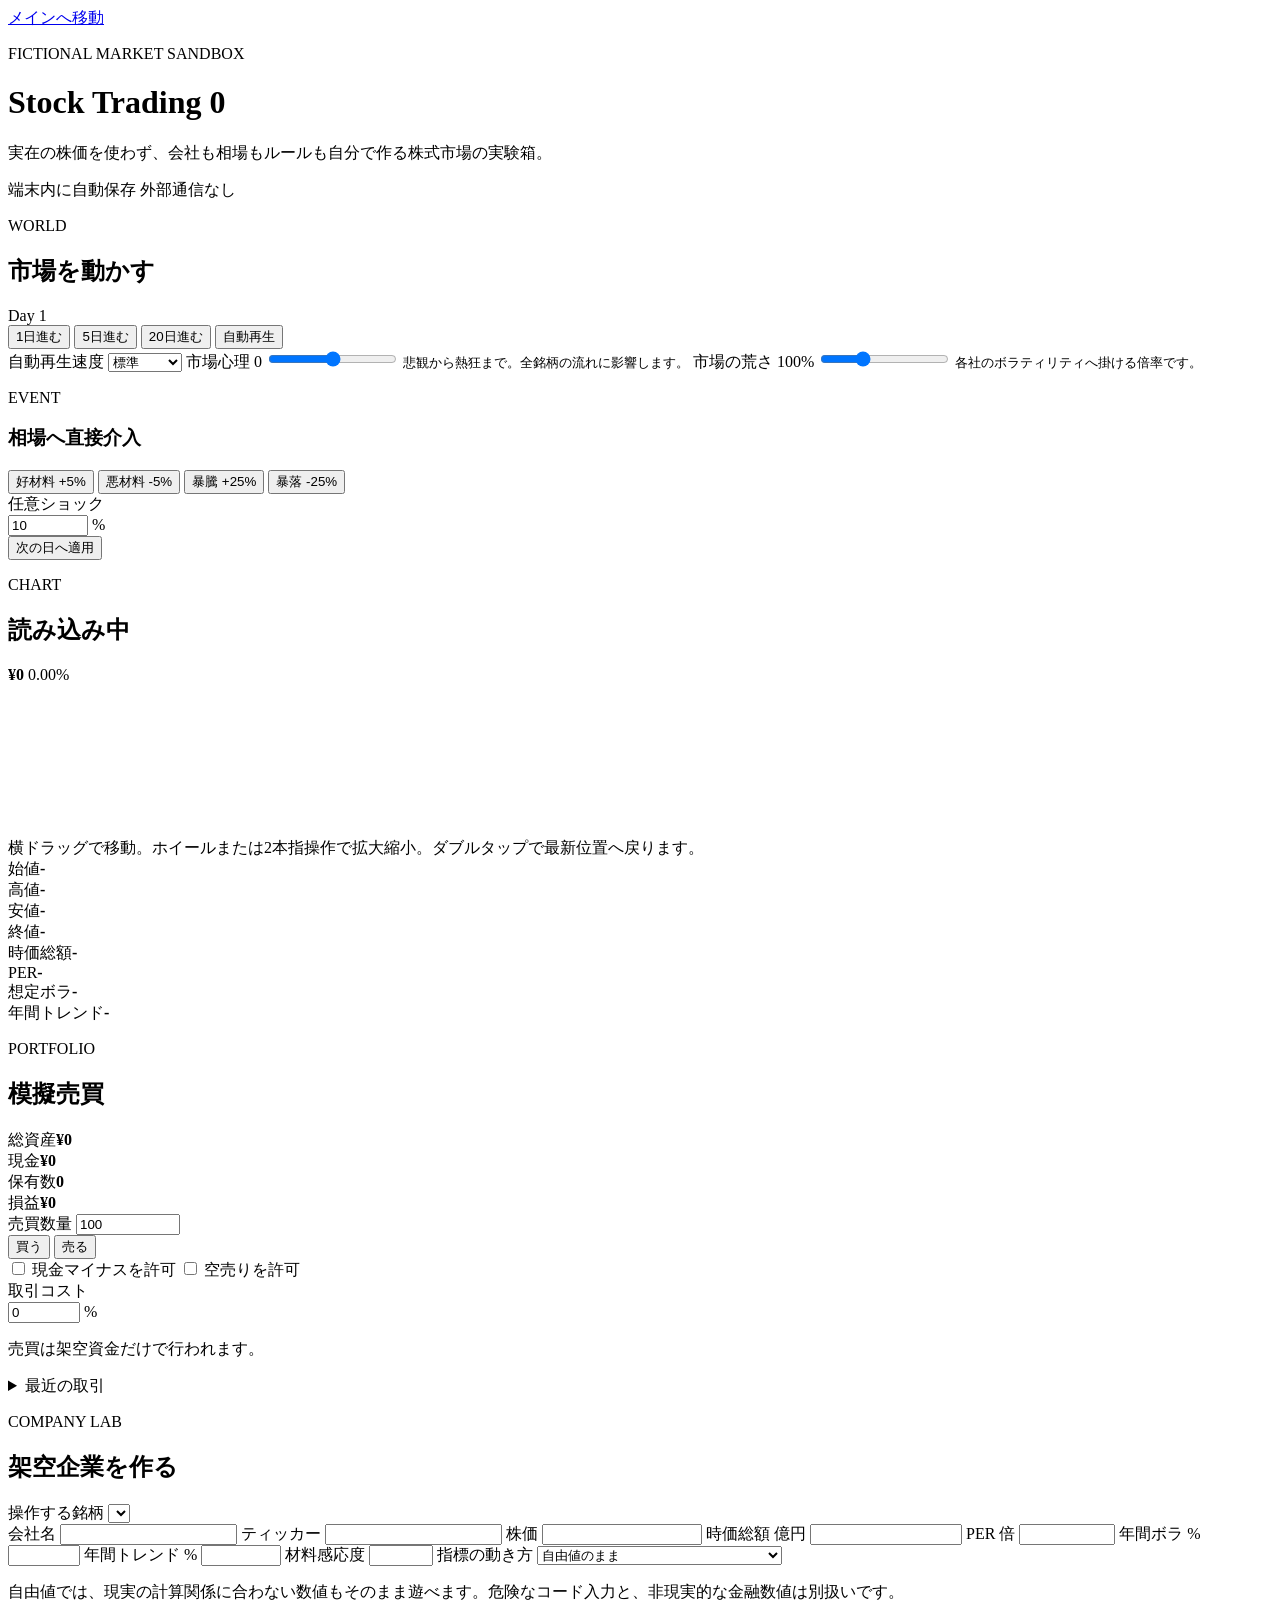
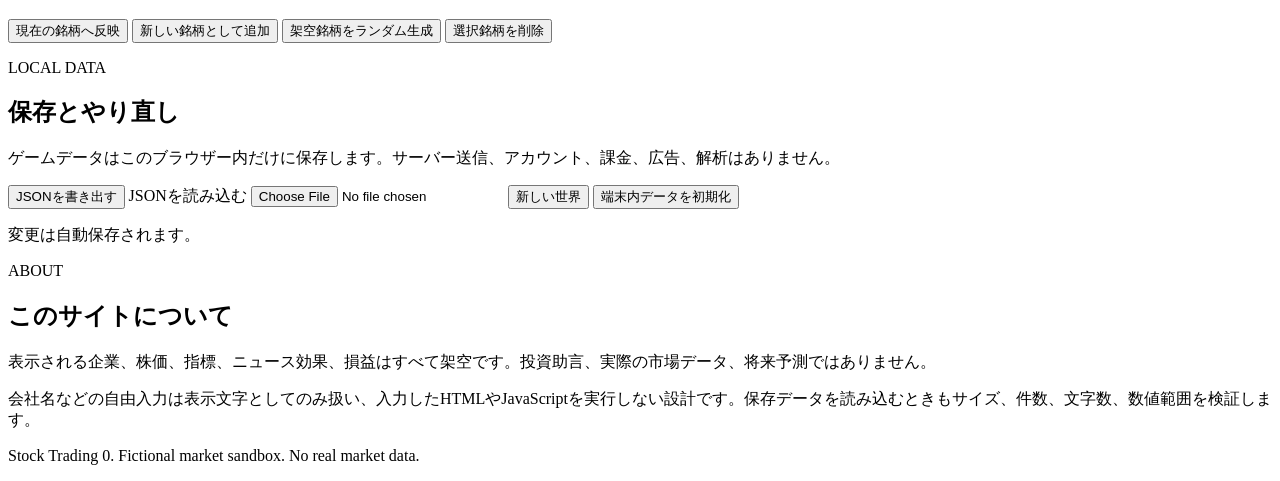
==== index.html @ 76031fbc "feat: add responsive sandbox interface" ====
<!doctype html>
<html lang="ja">
<head>
  <meta charset="utf-8">
  <meta name="viewport" content="width=device-width, initial-scale=1, viewport-fit=cover">
  <meta name="description" content="架空企業と架空相場を自由に作り、チャートと模擬売買で遊べるローカル完結型の株式市場サンドボックスです。">
  <meta name="referrer" content="no-referrer">
  <meta name="color-scheme" content="light dark">
  <meta name="theme-color" content="#111827">
  <meta http-equiv="Content-Security-Policy" content="default-src 'self'; script-src 'self'; style-src 'self'; img-src 'self' data:; connect-src 'none'; font-src 'self'; object-src 'none'; base-uri 'self'; form-action 'none'; frame-src 'none'; media-src 'none'; worker-src 'none'">
  <title>Stock Trading 0 | 架空株式市場サンドボックス</title>
  <link rel="stylesheet" href="assets/css/style.css">
  <script defer src="assets/js/market-engine.js"></script>
  <script defer src="assets/js/chart.js"></script>
  <script defer src="assets/js/storage.js"></script>
  <script defer src="assets/js/app.js"></script>
</head>
<body>
  <a class="skip-link" href="#main">メインへ移動</a>

  <header class="site-header">
    <div>
      <p class="eyebrow">FICTIONAL MARKET SANDBOX</p>
      <h1>Stock Trading 0</h1>
      <p class="lead">実在の株価を使わず、会社も相場もルールも自分で作る株式市場の実験箱。</p>
    </div>
    <div class="status-stack" aria-live="polite">
      <span id="save-status" class="status-pill">端末内に自動保存</span>
      <span class="status-pill">外部通信なし</span>
    </div>
  </header>

  <main id="main" class="app-shell">
    <section class="panel market-panel" aria-labelledby="market-title">
      <div class="section-heading">
        <div>
          <p class="kicker">WORLD</p>
          <h2 id="market-title">市場を動かす</h2>
        </div>
        <span id="day-label" class="big-number">Day 1</span>
      </div>

      <div class="button-grid compact-grid" aria-label="時間操作">
        <button id="step-1" type="button">1日進む</button>
        <button id="step-5" type="button">5日進む</button>
        <button id="step-20" type="button">20日進む</button>
        <button id="toggle-play" type="button" aria-pressed="false">自動再生</button>
      </div>

      <label class="field">
        <span>自動再生速度</span>
        <select id="play-speed">
          <option value="1200">ゆっくり</option>
          <option value="650" selected>標準</option>
          <option value="300">速い</option>
        </select>
      </label>

      <label class="field range-field">
        <span>市場心理 <output id="mood-value">0</output></span>
        <input id="market-mood" type="range" min="-100" max="100" step="1" value="0">
        <small>悲観から熱狂まで。全銘柄の流れに影響します。</small>
      </label>

      <label class="field range-field">
        <span>市場の荒さ <output id="market-volatility-value">100</output>%</span>
        <input id="market-volatility" type="range" min="10" max="300" step="5" value="100">
        <small>各社のボラティリティへ掛ける倍率です。</small>
      </label>

      <div class="divider"></div>

      <div class="section-heading slim-heading">
        <div>
          <p class="kicker">EVENT</p>
          <h3>相場へ直接介入</h3>
        </div>
      </div>

      <div class="button-grid">
        <button class="event-button" type="button" data-shock="5">好材料 +5%</button>
        <button class="event-button" type="button" data-shock="-5">悪材料 -5%</button>
        <button class="event-button" type="button" data-shock="25">暴騰 +25%</button>
        <button class="event-button" type="button" data-shock="-25">暴落 -25%</button>
      </div>

      <div class="inline-controls">
        <label class="field grow-field">
          <span>任意ショック</span>
          <div class="input-with-unit">
            <input id="custom-shock" type="number" inputmode="decimal" min="-95" max="1000" step="0.1" value="10">
            <span>%</span>
          </div>
        </label>
        <button id="apply-shock" type="button">次の日へ適用</button>
      </div>
    </section>

    <section class="panel chart-panel" aria-labelledby="chart-title">
      <div class="chart-header">
        <div>
          <p class="kicker">CHART</p>
          <h2 id="chart-title"><span id="selected-name">読み込み中</span> <span id="selected-ticker" class="muted"></span></h2>
        </div>
        <div class="quote-block">
          <strong id="current-price">¥0</strong>
          <span id="price-change" class="muted">0.00%</span>
        </div>
      </div>

      <div class="chart-wrap">
        <canvas id="market-chart" aria-label="選択中の架空銘柄のローソク足チャート。横方向へドラッグして移動し、ホイールまたはピンチ操作で表示本数を変更できます。"></canvas>
        <div class="chart-help">横ドラッグで移動。ホイールまたは2本指操作で拡大縮小。ダブルタップで最新位置へ戻ります。</div>
      </div>

      <div class="ohlc-grid" aria-label="最新ローソク足">
        <div><span>始値</span><strong id="ohlc-open">-</strong></div>
        <div><span>高値</span><strong id="ohlc-high">-</strong></div>
        <div><span>安値</span><strong id="ohlc-low">-</strong></div>
        <div><span>終値</span><strong id="ohlc-close">-</strong></div>
      </div>

      <div class="metric-grid" aria-label="架空企業指標">
        <div class="metric-card"><span>時価総額</span><strong id="metric-market-cap">-</strong></div>
        <div class="metric-card"><span>PER</span><strong id="metric-per">-</strong></div>
        <div class="metric-card"><span>想定ボラ</span><strong id="metric-volatility">-</strong></div>
        <div class="metric-card"><span>年間トレンド</span><strong id="metric-drift">-</strong></div>
      </div>
    </section>

    <section class="panel trade-panel" aria-labelledby="trade-title">
      <div class="section-heading">
        <div>
          <p class="kicker">PORTFOLIO</p>
          <h2 id="trade-title">模擬売買</h2>
        </div>
      </div>

      <div class="portfolio-summary">
        <div><span>総資産</span><strong id="portfolio-total">¥0</strong></div>
        <div><span>現金</span><strong id="portfolio-cash">¥0</strong></div>
        <div><span>保有数</span><strong id="position-qty">0</strong></div>
        <div><span>損益</span><strong id="portfolio-profit">¥0</strong></div>
      </div>

      <label class="field">
        <span>売買数量</span>
        <input id="trade-quantity" type="number" inputmode="numeric" min="1" max="100000000" step="1" value="100">
      </label>

      <div class="button-grid trade-buttons">
        <button id="buy-button" class="primary-button" type="button">買う</button>
        <button id="sell-button" type="button">売る</button>
      </div>

      <div class="toggle-list">
        <label class="check-row">
          <input id="allow-negative-cash" type="checkbox">
          <span>現金マイナスを許可</span>
        </label>
        <label class="check-row">
          <input id="allow-short" type="checkbox">
          <span>空売りを許可</span>
        </label>
      </div>

      <label class="field">
        <span>取引コスト</span>
        <div class="input-with-unit">
          <input id="trade-fee" type="number" inputmode="decimal" min="0" max="10" step="0.01" value="0">
          <span>%</span>
        </div>
      </label>

      <p id="trade-message" class="notice" aria-live="polite">売買は架空資金だけで行われます。</p>

      <details>
        <summary>最近の取引</summary>
        <ol id="trade-log" class="trade-log"></ol>
      </details>
    </section>

    <section class="panel company-panel" aria-labelledby="company-title">
      <div class="section-heading">
        <div>
          <p class="kicker">COMPANY LAB</p>
          <h2 id="company-title">架空企業を作る</h2>
        </div>
      </div>

      <label class="field">
        <span>操作する銘柄</span>
        <select id="company-select"></select>
      </label>

      <div class="form-grid">
        <label class="field">
          <span>会社名</span>
          <input id="company-name" type="text" maxlength="40" autocomplete="off" value="">
        </label>
        <label class="field">
          <span>ティッカー</span>
          <input id="company-ticker" type="text" maxlength="10" autocomplete="off" value="">
        </label>
        <label class="field">
          <span>株価</span>
          <input id="company-price" type="number" inputmode="decimal" min="0.01" max="1000000000000" step="0.01">
        </label>
        <label class="field">
          <span>時価総額 億円</span>
          <input id="company-market-cap" type="number" inputmode="decimal" min="0" max="1000000000000" step="0.1">
        </label>
        <label class="field">
          <span>PER 倍</span>
          <input id="company-per" type="number" inputmode="decimal" min="-10000" max="10000" step="0.1">
        </label>
        <label class="field">
          <span>年間ボラ %</span>
          <input id="company-volatility" type="number" inputmode="decimal" min="0" max="500" step="0.1">
        </label>
        <label class="field">
          <span>年間トレンド %</span>
          <input id="company-drift" type="number" inputmode="decimal" min="-500" max="500" step="0.1">
        </label>
        <label class="field">
          <span>材料感応度</span>
          <input id="company-sensitivity" type="number" inputmode="decimal" min="0" max="10" step="0.1">
        </label>
        <label class="field wide-field">
          <span>指標の動き方</span>
          <select id="company-logic-mode">
            <option value="free">自由値のまま</option>
            <option value="linked">株価に比例して時価総額とPERも動く</option>
          </select>
        </label>
      </div>

      <p class="small-note">自由値では、現実の計算関係に合わない数値もそのまま遊べます。危険なコード入力と、非現実的な金融数値は別扱いです。</p>

      <div class="button-grid company-actions">
        <button id="update-company" type="button">現在の銘柄へ反映</button>
        <button id="add-company" class="primary-button" type="button">新しい銘柄として追加</button>
        <button id="random-company" type="button">架空銘柄をランダム生成</button>
        <button id="delete-company" class="danger-button" type="button">選択銘柄を削除</button>
      </div>
      <p id="company-message" class="notice" aria-live="polite"></p>
    </section>

    <section class="panel data-panel" aria-labelledby="data-title">
      <div class="section-heading">
        <div>
          <p class="kicker">LOCAL DATA</p>
          <h2 id="data-title">保存とやり直し</h2>
        </div>
      </div>

      <p>ゲームデータはこのブラウザー内だけに保存します。サーバー送信、アカウント、課金、広告、解析はありません。</p>

      <div class="button-grid">
        <button id="export-data" type="button">JSONを書き出す</button>
        <label class="file-button">
          JSONを読み込む
          <input id="import-data" type="file" accept="application/json,.json">
        </label>
        <button id="new-world" type="button">新しい世界</button>
        <button id="reset-data" class="danger-button" type="button">端末内データを初期化</button>
      </div>

      <p id="data-message" class="notice" aria-live="polite">変更は自動保存されます。</p>
    </section>

    <section class="panel info-panel" aria-labelledby="info-title">
      <div class="section-heading">
        <div>
          <p class="kicker">ABOUT</p>
          <h2 id="info-title">このサイトについて</h2>
        </div>
      </div>
      <p>表示される企業、株価、指標、ニュース効果、損益はすべて架空です。投資助言、実際の市場データ、将来予測ではありません。</p>
      <p>会社名などの自由入力は表示文字としてのみ扱い、入力したHTMLやJavaScriptを実行しない設計です。保存データを読み込むときもサイズ、件数、文字数、数値範囲を検証します。</p>
      <noscript><p class="notice warning">このサンドボックスの操作にはJavaScriptが必要です。</p></noscript>
    </section>
  </main>

  <footer class="site-footer">
    <p>Stock Trading 0. Fictional market sandbox. No real market data.</p>
  </footer>
</body>
</html>
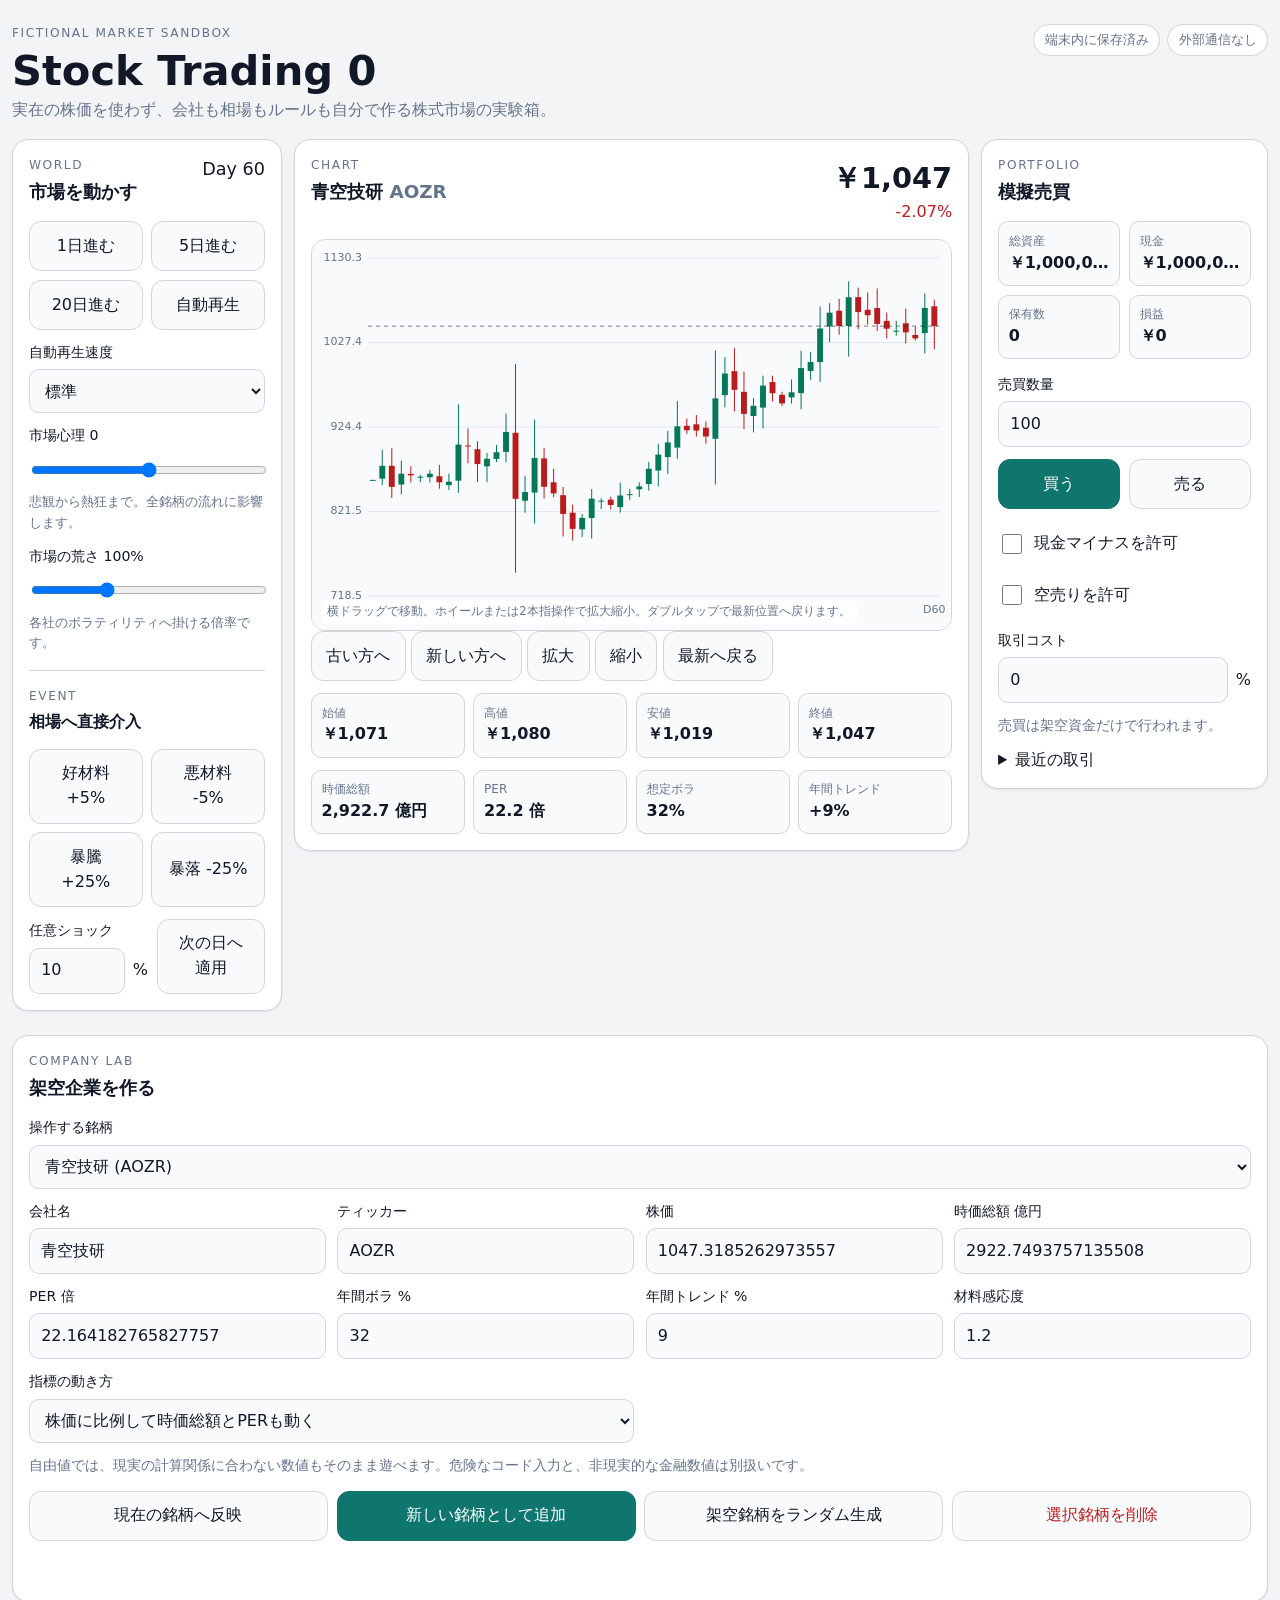
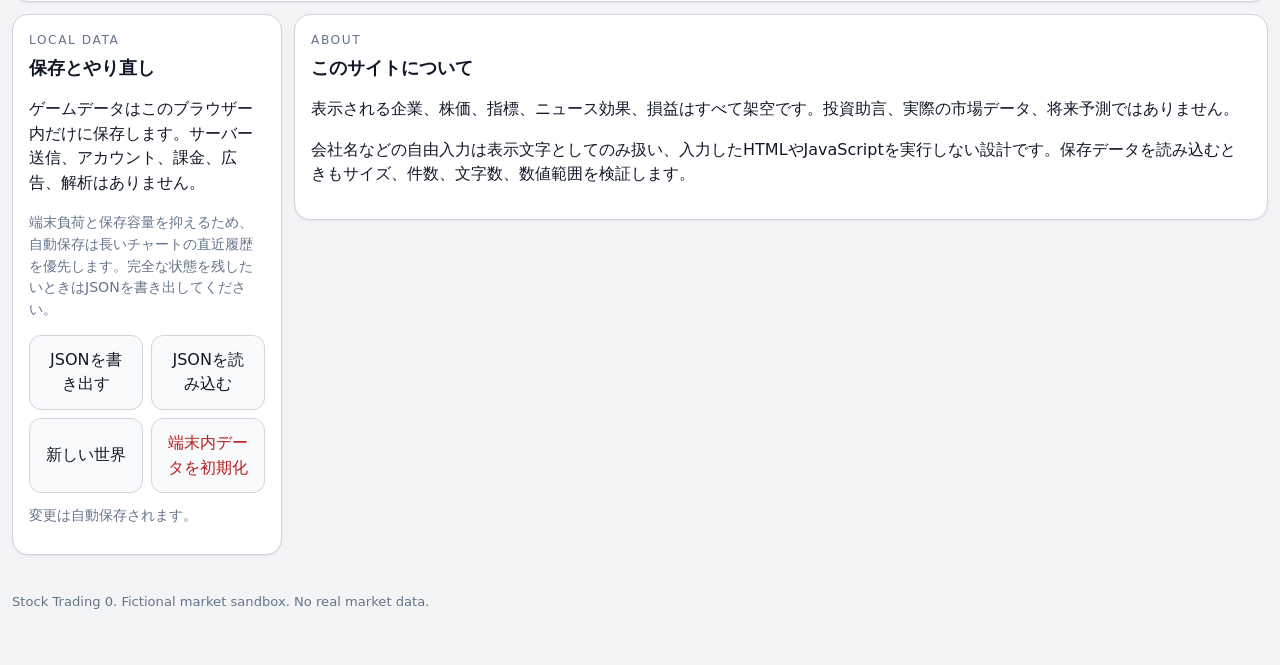
==== commit 1f923982: "Improve release metadata and accessible chart controls" ====
--- a/index.html
+++ b/index.html
@@ -4,11 +4,17 @@
   <meta charset="utf-8">
   <meta name="viewport" content="width=device-width, initial-scale=1, viewport-fit=cover">
   <meta name="description" content="架空企業と架空相場を自由に作り、チャートと模擬売買で遊べるローカル完結型の株式市場サンドボックスです。">
+  <meta name="robots" content="index,follow">
   <meta name="referrer" content="no-referrer">
   <meta name="color-scheme" content="light dark">
   <meta name="theme-color" content="#111827">
-  <meta http-equiv="Content-Security-Policy" content="default-src 'self'; script-src 'self'; style-src 'self'; img-src 'self' data:; connect-src 'none'; font-src 'self'; object-src 'none'; base-uri 'self'; form-action 'none'; frame-src 'none'; media-src 'none'; worker-src 'none'">
+  <meta property="og:type" content="website">
+  <meta property="og:title" content="Stock Trading 0 | 架空株式市場サンドボックス">
+  <meta property="og:description" content="実在の株価を使わず、会社も相場もルールも自分で作る株式市場の実験箱。">
+  <meta property="og:url" content="https://abcderp2.github.io/stocktrading0/">
+  <meta http-equiv="Content-Security-Policy" content="default-src 'self'; script-src 'self'; style-src 'self'; img-src 'self' data:; connect-src 'none'; font-src 'self'; object-src 'none'; base-uri 'none'; form-action 'none'; frame-src 'none'; media-src 'none'; worker-src 'none'">
   <title>Stock Trading 0 | 架空株式市場サンドボックス</title>
+  <link rel="canonical" href="https://abcderp2.github.io/stocktrading0/">
   <link rel="stylesheet" href="assets/css/style.css">
   <script defer src="assets/js/market-engine.js"></script>
   <script defer src="assets/js/chart.js"></script>
@@ -109,8 +115,16 @@
       </div>
 
       <div class="chart-wrap">
-        <canvas id="market-chart" aria-label="選択中の架空銘柄のローソク足チャート。横方向へドラッグして移動し、ホイールまたはピンチ操作で表示本数を変更できます。"></canvas>
+        <canvas id="market-chart" role="img" aria-label="選択中の架空銘柄のローソク足チャート。横方向へドラッグして移動し、ホイールまたはピンチ操作で表示本数を変更できます。下のボタンでも操作できます。">ローソク足を描画できない環境では、下に表示される最新の始値、高値、安値、終値を利用できます。</canvas>
         <div class="chart-help">横ドラッグで移動。ホイールまたは2本指操作で拡大縮小。ダブルタップで最新位置へ戻ります。</div>
+      </div>
+
+      <div class="chart-toolbar" aria-label="チャート操作">
+        <button id="chart-older" type="button">古い方へ</button>
+        <button id="chart-newer" type="button">新しい方へ</button>
+        <button id="chart-zoom-in" type="button">拡大</button>
+        <button id="chart-zoom-out" type="button">縮小</button>
+        <button id="chart-reset" type="button">最新へ戻る</button>
       </div>
 
       <div class="ohlc-grid" aria-label="最新ローソク足">
@@ -255,6 +269,7 @@
       </div>
 
       <p>ゲームデータはこのブラウザー内だけに保存します。サーバー送信、アカウント、課金、広告、解析はありません。</p>
+      <p class="small-note">端末負荷と保存容量を抑えるため、自動保存は長いチャートの直近履歴を優先します。完全な状態を残したいときはJSONを書き出してください。</p>
 
       <div class="button-grid">
         <button id="export-data" type="button">JSONを書き出す</button>
@@ -286,4 +301,4 @@
     <p>Stock Trading 0. Fictional market sandbox. No real market data.</p>
   </footer>
 </body>
-</html>
+</html>
--- a/assets/css/style.css
+++ b/assets/css/style.css
@@ -0,0 +1,144 @@
+:root {
+  color-scheme: light dark;
+  --bg: #f3f4f6;
+  --panel: #ffffff;
+  --panel-soft: #f8fafc;
+  --text: #111827;
+  --muted: #64748b;
+  --border: #d1d5db;
+  --accent: #0f766e;
+  --accent-soft: #ccfbf1;
+  --danger: #b91c1c;
+  --danger-soft: #fee2e2;
+  --positive: #047857;
+  --negative: #b91c1c;
+  --focus: #2563eb;
+  --shadow: 0 1px 2px rgb(15 23 42 / 0.08);
+  --radius: 16px;
+  font-family: system-ui, -apple-system, BlinkMacSystemFont, "Segoe UI", sans-serif;
+}
+
+@media (prefers-color-scheme: dark) {
+  :root {
+    --bg: #0b1020;
+    --panel: #111827;
+    --panel-soft: #172033;
+    --text: #f8fafc;
+    --muted: #a8b3c7;
+    --border: #334155;
+    --accent: #5eead4;
+    --accent-soft: #163d39;
+    --danger: #fca5a5;
+    --danger-soft: #431d1d;
+    --positive: #6ee7b7;
+    --negative: #fca5a5;
+    --focus: #93c5fd;
+    --shadow: none;
+  }
+}
+
+* { box-sizing: border-box; }
+html { -webkit-text-size-adjust: 100%; text-size-adjust: 100%; }
+body { margin: 0; min-width: 320px; background: var(--bg); color: var(--text); line-height: 1.55; }
+button, input, select { font: inherit; }
+button, select, input[type="text"], input[type="number"], .file-button { min-height: 44px; }
+button, .file-button { border: 1px solid var(--border); border-radius: 12px; background: var(--panel-soft); color: var(--text); padding: 0.72rem 0.9rem; cursor: pointer; touch-action: manipulation; }
+button:hover, .file-button:hover { border-color: var(--accent); }
+button:focus-visible, input:focus-visible, select:focus-visible, summary:focus-visible, .file-button:focus-within, a:focus-visible { outline: 3px solid var(--focus); outline-offset: 2px; }
+button:disabled { cursor: not-allowed; opacity: 0.5; }
+.primary-button { background: var(--accent); border-color: var(--accent); color: #ffffff; }
+@media (prefers-color-scheme: dark) { .primary-button { color: #062a27; } }
+.danger-button { color: var(--danger); border-color: var(--border); }
+.skip-link { position: absolute; left: 0.75rem; top: -5rem; z-index: 100; padding: 0.7rem 0.9rem; border-radius: 10px; background: var(--text); color: var(--panel); }
+.skip-link:focus { top: 0.75rem; }
+.site-header, .site-footer, .app-shell { width: min(1500px, calc(100% - 24px)); margin-inline: auto; }
+.site-header { display: flex; align-items: flex-start; justify-content: space-between; gap: 1rem; padding: 1.5rem 0 1rem; }
+.site-header h1, .site-header p, .panel h2, .panel h3, .panel p { margin-top: 0; }
+.site-header h1 { margin-bottom: 0.2rem; font-size: clamp(1.7rem, 5vw, 2.6rem); line-height: 1.15; }
+.eyebrow, .kicker { margin-bottom: 0.25rem; color: var(--muted); font-size: 0.76rem; letter-spacing: 0.13em; }
+.lead { max-width: 58rem; margin-bottom: 0; color: var(--muted); }
+.status-stack { display: flex; flex-wrap: wrap; justify-content: flex-end; gap: 0.45rem; }
+.status-pill { display: inline-flex; align-items: center; min-height: 32px; padding: 0.3rem 0.65rem; border: 1px solid var(--border); border-radius: 999px; background: var(--panel); color: var(--muted); font-size: 0.82rem; }
+.app-shell { display: grid; grid-template-columns: minmax(240px, 0.8fr) minmax(0, 2fr) minmax(250px, 0.85fr); gap: 12px; align-items: start; }
+.panel { min-width: 0; border: 1px solid var(--border); border-radius: var(--radius); background: var(--panel); box-shadow: var(--shadow); padding: 1rem; }
+.chart-panel { grid-column: 2; grid-row: 1 / span 2; }
+.company-panel { grid-column: 1 / span 3; }
+.data-panel, .info-panel { grid-column: span 1; }
+.info-panel { grid-column: span 2; }
+.section-heading, .chart-header { display: flex; align-items: flex-start; justify-content: space-between; gap: 1rem; margin-bottom: 0.9rem; }
+.section-heading h2, .chart-header h2 { margin-bottom: 0; font-size: 1.15rem; }
+.slim-heading h3 { margin-bottom: 0; font-size: 1rem; }
+.big-number { font-variant-numeric: tabular-nums; font-size: 1.1rem; white-space: nowrap; }
+.quote-block { display: grid; justify-items: end; font-variant-numeric: tabular-nums; white-space: nowrap; }
+.quote-block strong { font-size: clamp(1.25rem, 4vw, 1.8rem); }
+.muted, small, .small-note { color: var(--muted); }
+.small-note { font-size: 0.88rem; }
+.field { display: grid; gap: 0.35rem; margin-bottom: 0.75rem; }
+.field > span:first-child { font-size: 0.88rem; }
+.field input[type="text"], .field input[type="number"], .field select { width: 100%; min-width: 0; border: 1px solid var(--border); border-radius: 10px; background: var(--panel-soft); color: var(--text); padding: 0.6rem 0.7rem; }
+.range-field input { width: 100%; min-height: 30px; }
+.input-with-unit { display: grid; grid-template-columns: minmax(0, 1fr) auto; align-items: center; gap: 0.5rem; }
+.button-grid { display: grid; grid-template-columns: repeat(2, minmax(0, 1fr)); gap: 0.55rem; margin-bottom: 0.75rem; }
+.compact-grid { grid-template-columns: repeat(2, minmax(0, 1fr)); }
+.inline-controls { display: flex; align-items: end; gap: 0.6rem; }
+.grow-field { flex: 1 1 auto; margin-bottom: 0; }
+.divider { height: 1px; margin: 1rem 0; background: var(--border); }
+.chart-wrap { position: relative; width: 100%; min-height: 360px; border: 1px solid var(--border); border-radius: 14px; overflow: hidden; background: var(--panel-soft); }
+#market-chart { display: block; width: 100%; height: 390px; touch-action: pan-y; }
+.chart-help { position: absolute; left: 0.55rem; bottom: 0.4rem; max-width: calc(100% - 1.1rem); padding: 0.2rem 0.4rem; border-radius: 6px; background: var(--panel); color: var(--muted); font-size: 0.72rem; pointer-events: none; }
+.ohlc-grid, .metric-grid, .portfolio-summary { display: grid; grid-template-columns: repeat(4, minmax(0, 1fr)); gap: 0.55rem; margin-top: 0.75rem; }
+.ohlc-grid > div, .metric-card, .portfolio-summary > div { min-width: 0; border: 1px solid var(--border); border-radius: 10px; background: var(--panel-soft); padding: 0.6rem; }
+.ohlc-grid span, .metric-card span, .portfolio-summary span { display: block; color: var(--muted); font-size: 0.75rem; }
+.ohlc-grid strong, .metric-card strong, .portfolio-summary strong { display: block; overflow: hidden; font-variant-numeric: tabular-nums; text-overflow: ellipsis; white-space: nowrap; }
+.portfolio-summary { grid-template-columns: repeat(2, minmax(0, 1fr)); margin-top: 0; margin-bottom: 0.9rem; }
+.trade-buttons { grid-template-columns: repeat(2, minmax(0, 1fr)); }
+.toggle-list { display: grid; gap: 0.45rem; margin: 0.8rem 0; }
+.check-row { display: flex; align-items: center; gap: 0.55rem; min-height: 44px; }
+.check-row input { width: 20px; height: 20px; }
+.notice { min-height: 1.6em; margin-bottom: 0.65rem; color: var(--muted); font-size: 0.86rem; }
+.notice.warning { color: var(--danger); }
+.trade-log { max-height: 220px; overflow: auto; padding-left: 1.4rem; font-size: 0.84rem; }
+.trade-log li + li { margin-top: 0.35rem; }
+.form-grid { display: grid; grid-template-columns: repeat(4, minmax(0, 1fr)); gap: 0 0.7rem; }
+.wide-field { grid-column: span 2; }
+.company-actions { grid-template-columns: repeat(4, minmax(0, 1fr)); }
+.file-button { display: inline-flex; align-items: center; justify-content: center; text-align: center; }
+.file-button input { position: absolute; width: 1px; height: 1px; overflow: hidden; clip: rect(0 0 0 0); clip-path: inset(50%); white-space: nowrap; }
+.site-footer { padding: 1.5rem 0 2.5rem; color: var(--muted); font-size: 0.82rem; }
+.positive { color: var(--positive) !important; }
+.negative { color: var(--negative) !important; }
+
+@media (max-width: 1050px) {
+  .app-shell { grid-template-columns: minmax(220px, 0.85fr) minmax(0, 1.7fr); }
+  .chart-panel { grid-column: 2; grid-row: 1 / span 2; }
+  .trade-panel { grid-column: 1; }
+  .company-panel, .data-panel, .info-panel { grid-column: 1 / -1; }
+  .form-grid { grid-template-columns: repeat(2, minmax(0, 1fr)); }
+}
+
+@media (max-width: 720px) {
+  .site-header { display: grid; }
+  .status-stack { justify-content: flex-start; }
+  .app-shell { grid-template-columns: 1fr; }
+  .market-panel, .chart-panel, .trade-panel, .company-panel, .data-panel, .info-panel { grid-column: 1; grid-row: auto; }
+  .chart-panel { order: -1; }
+  #market-chart { height: 330px; }
+  .chart-wrap { min-height: 300px; }
+  .ohlc-grid, .metric-grid { grid-template-columns: repeat(2, minmax(0, 1fr)); }
+  .form-grid, .company-actions { grid-template-columns: 1fr 1fr; }
+  .inline-controls { align-items: stretch; flex-direction: column; }
+}
+
+@media (max-width: 430px) {
+  .site-header, .site-footer, .app-shell { width: min(100% - 16px, 1500px); }
+  .panel { padding: 0.85rem; border-radius: 14px; }
+  .button-grid, .compact-grid, .company-actions, .form-grid { grid-template-columns: 1fr; }
+  .wide-field { grid-column: auto; }
+  .chart-header { align-items: end; }
+  .chart-help { display: none; }
+  #market-chart { height: 300px; }
+}
+
+@media (prefers-reduced-motion: reduce) {
+  *, *::before, *::after { scroll-behavior: auto !important; transition-duration: 0.01ms !important; animation-duration: 0.01ms !important; animation-iteration-count: 1 !important; }
+}
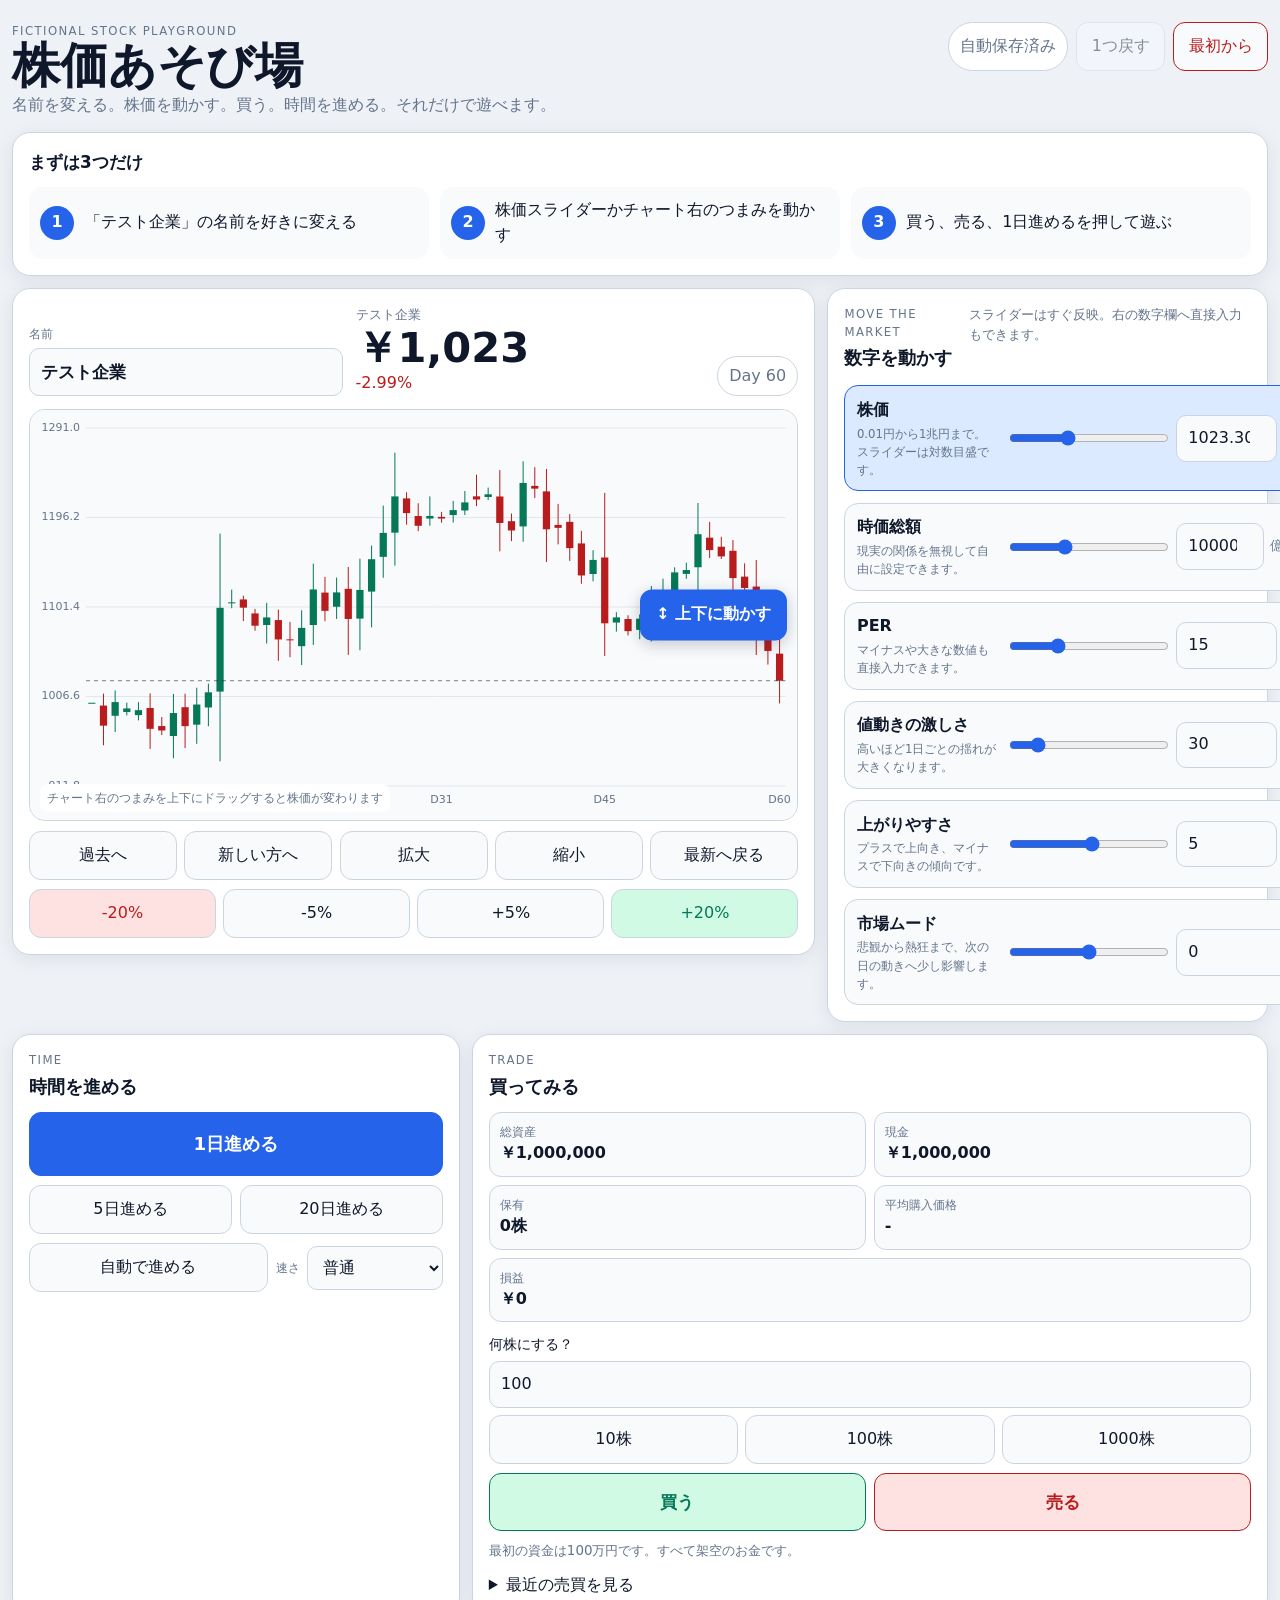
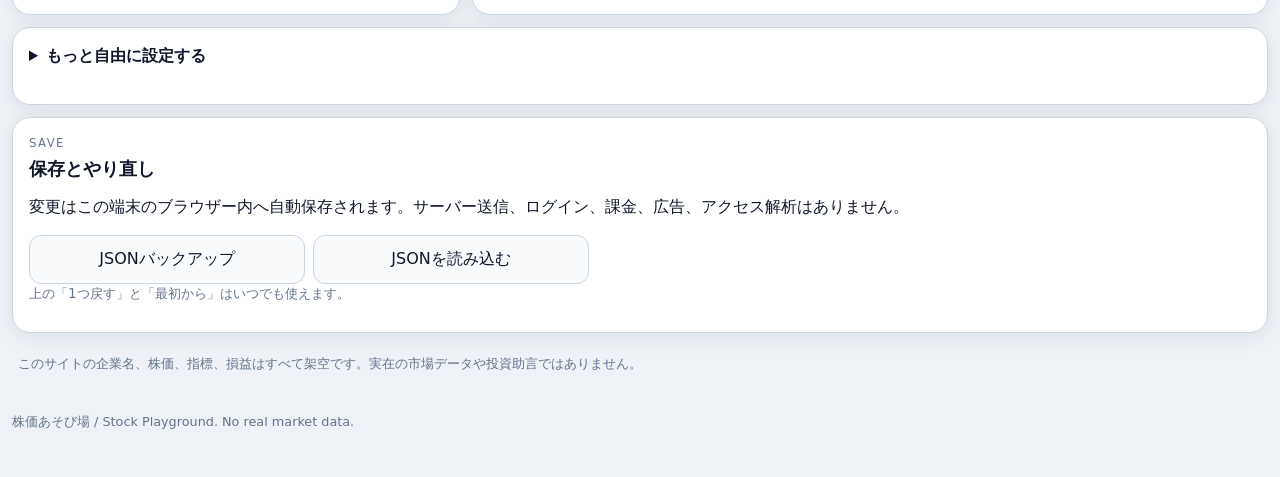
==== commit 96d4b577: "Redesign interface as intuitive stock playground Replace the multi-company workflow with one editabl" ====
--- a/index.html
+++ b/index.html
@@ -3,17 +3,17 @@
 <head>
   <meta charset="utf-8">
   <meta name="viewport" content="width=device-width, initial-scale=1, viewport-fit=cover">
-  <meta name="description" content="架空企業と架空相場を自由に作り、チャートと模擬売買で遊べるローカル完結型の株式市場サンドボックスです。">
+  <meta name="description" content="テスト企業の名前、株価、時価総額、PERなどを自由に動かし、チャートと模擬売買で遊べる株価サンドボックスです。">
   <meta name="robots" content="index,follow">
   <meta name="referrer" content="no-referrer">
   <meta name="color-scheme" content="light dark">
-  <meta name="theme-color" content="#111827">
+  <meta name="theme-color" content="#0f172a">
   <meta property="og:type" content="website">
-  <meta property="og:title" content="Stock Trading 0 | 架空株式市場サンドボックス">
-  <meta property="og:description" content="実在の株価を使わず、会社も相場もルールも自分で作る株式市場の実験箱。">
+  <meta property="og:title" content="株価あそび場 | 架空株価シミュレーター">
+  <meta property="og:description" content="スライダーとチャートを触って株価を動かし、買う、売る、時間を進める。実在データを使わない自由な株価サンドボックス。">
   <meta property="og:url" content="https://abcderp2.github.io/stocktrading0/">
   <meta http-equiv="Content-Security-Policy" content="default-src 'self'; script-src 'self'; style-src 'self'; img-src 'self' data:; connect-src 'none'; font-src 'self'; object-src 'none'; base-uri 'none'; form-action 'none'; frame-src 'none'; media-src 'none'; worker-src 'none'">
-  <title>Stock Trading 0 | 架空株式市場サンドボックス</title>
+  <title>株価あそび場 | 架空株価シミュレーター</title>
   <link rel="canonical" href="https://abcderp2.github.io/stocktrading0/">
   <link rel="stylesheet" href="assets/css/style.css">
   <script defer src="assets/js/market-engine.js"></script>
@@ -22,283 +22,206 @@
   <script defer src="assets/js/app.js"></script>
 </head>
 <body>
-  <a class="skip-link" href="#main">メインへ移動</a>
+  <a class="skip-link" href="#main">操作画面へ移動</a>
 
   <header class="site-header">
     <div>
-      <p class="eyebrow">FICTIONAL MARKET SANDBOX</p>
-      <h1>Stock Trading 0</h1>
-      <p class="lead">実在の株価を使わず、会社も相場もルールも自分で作る株式市場の実験箱。</p>
+      <p class="eyebrow">FICTIONAL STOCK PLAYGROUND</p>
+      <h1>株価あそび場</h1>
+      <p class="lead">名前を変える。株価を動かす。買う。時間を進める。それだけで遊べます。</p>
     </div>
-    <div class="status-stack" aria-live="polite">
-      <span id="save-status" class="status-pill">端末内に自動保存</span>
-      <span class="status-pill">外部通信なし</span>
+    <div class="header-actions">
+      <span id="save-status" class="status-pill" aria-live="polite">自動保存</span>
+      <button id="undo-action" type="button" disabled>1つ戻す</button>
+      <button id="reset-data" class="danger-button" type="button">最初から</button>
     </div>
   </header>
 
-  <main id="main" class="app-shell">
-    <section class="panel market-panel" aria-labelledby="market-title">
-      <div class="section-heading">
-        <div>
-          <p class="kicker">WORLD</p>
-          <h2 id="market-title">市場を動かす</h2>
-        </div>
-        <span id="day-label" class="big-number">Day 1</span>
+  <main id="main" class="page-shell">
+    <section class="quick-guide panel" aria-labelledby="guide-title">
+      <h2 id="guide-title">まずは3つだけ</h2>
+      <div class="guide-grid">
+        <div><strong>1</strong><span>「テスト企業」の名前を好きに変える</span></div>
+        <div><strong>2</strong><span>株価スライダーかチャート右のつまみを動かす</span></div>
+        <div><strong>3</strong><span>買う、売る、1日進めるを押して遊ぶ</span></div>
       </div>
-
-      <div class="button-grid compact-grid" aria-label="時間操作">
-        <button id="step-1" type="button">1日進む</button>
-        <button id="step-5" type="button">5日進む</button>
-        <button id="step-20" type="button">20日進む</button>
-        <button id="toggle-play" type="button" aria-pressed="false">自動再生</button>
+    </section>
+
+    <section class="workspace">
+      <section class="panel chart-panel" aria-labelledby="chart-title">
+        <div class="instrument-header">
+          <label class="name-field">
+            <span>名前</span>
+            <input id="company-name" type="text" maxlength="40" autocomplete="off" value="テスト企業">
+          </label>
+          <div class="quote">
+            <span id="company-name-display">テスト企業</span>
+            <strong id="current-price">¥1,000</strong>
+            <span id="price-change" class="muted">0.00%</span>
+          </div>
+          <span id="day-label" class="day-pill">Day 60</span>
+        </div>
+
+        <div class="chart-wrap">
+          <canvas id="market-chart" role="img" aria-label="テスト企業のローソク足チャート。横ドラッグで過去を見られ、2本指またはホイールで拡大縮小できます。">チャートを描画できない環境では、下の数値操作を利用できます。</canvas>
+          <button id="price-drag-handle" class="price-drag-handle" type="button" role="slider"
+            aria-label="株価を上下に動かす" aria-valuemin="0.01" aria-valuemax="1000000000000"
+            aria-valuenow="1000" aria-valuetext="1000円">上下に動かす</button>
+          <div class="chart-hint">チャート右のつまみを上下にドラッグすると株価が変わります</div>
+        </div>
+
+        <div class="chart-toolbar" aria-label="チャートを見る">
+          <button id="chart-older" type="button">過去へ</button>
+          <button id="chart-newer" type="button">新しい方へ</button>
+          <button id="chart-zoom-in" type="button">拡大</button>
+          <button id="chart-zoom-out" type="button">縮小</button>
+          <button id="chart-reset" type="button">最新へ戻る</button>
+        </div>
+
+        <div class="quick-price-row" aria-label="株価をすぐ動かす">
+          <button class="quick-price negative-action" type="button" data-percent="-20">-20%</button>
+          <button class="quick-price" type="button" data-percent="-5">-5%</button>
+          <button class="quick-price" type="button" data-percent="5">+5%</button>
+          <button class="quick-price positive-action" type="button" data-percent="20">+20%</button>
+        </div>
+      </section>
+
+      <section class="panel control-panel" aria-labelledby="controls-title">
+        <div class="section-title">
+          <div>
+            <p class="kicker">MOVE THE MARKET</p>
+            <h2 id="controls-title">数字を動かす</h2>
+          </div>
+          <p>スライダーはすぐ反映。右の数字欄へ直接入力もできます。</p>
+        </div>
+
+        <div class="control-stack">
+          <div class="control-row featured-control">
+            <div class="control-label">
+              <strong>株価</strong>
+              <small>0.01円から1兆円まで。スライダーは対数目盛です。</small>
+            </div>
+            <input id="price-slider" type="range" min="0" max="1400" step="1" value="500" aria-label="株価スライダー">
+            <div class="number-with-unit"><input id="price-number" type="number" inputmode="decimal" min="0.01" max="1000000000000" step="0.01"><span>円</span></div>
+          </div>
+
+          <div class="control-row">
+            <div class="control-label"><strong>時価総額</strong><small>現実の関係を無視して自由に設定できます。</small></div>
+            <input id="market-cap-slider" type="range" min="0" max="1201" step="1" value="401" aria-label="時価総額スライダー">
+            <div class="number-with-unit"><input id="market-cap-number" type="number" inputmode="decimal" min="0" max="1000000000000" step="0.1"><span>億円</span></div>
+          </div>
+
+          <div class="control-row">
+            <div class="control-label"><strong>PER</strong><small>マイナスや大きな数値も直接入力できます。</small></div>
+            <input id="per-slider" type="range" min="-100" max="300" step="1" value="15" aria-label="PERスライダー">
+            <div class="number-with-unit"><input id="per-number" type="number" inputmode="decimal" min="-10000" max="10000" step="0.1"><span>倍</span></div>
+          </div>
+
+          <div class="control-row">
+            <div class="control-label"><strong>値動きの激しさ</strong><small>高いほど1日ごとの揺れが大きくなります。</small></div>
+            <input id="volatility-slider" type="range" min="0" max="200" step="1" value="30" aria-label="値動きの激しさ">
+            <div class="number-with-unit"><input id="volatility-number" type="number" inputmode="decimal" min="0" max="500" step="0.1"><span>%</span></div>
+          </div>
+
+          <div class="control-row">
+            <div class="control-label"><strong>上がりやすさ</strong><small>プラスで上向き、マイナスで下向きの傾向です。</small></div>
+            <input id="drift-slider" type="range" min="-100" max="100" step="1" value="5" aria-label="上がりやすさ">
+            <div class="number-with-unit"><input id="drift-number" type="number" inputmode="decimal" min="-500" max="500" step="0.1"><span>%</span></div>
+          </div>
+
+          <div class="control-row">
+            <div class="control-label"><strong>市場ムード</strong><small>悲観から熱狂まで、次の日の動きへ少し影響します。</small></div>
+            <input id="mood-slider" type="range" min="-100" max="100" step="1" value="0" aria-label="市場ムード">
+            <div class="number-with-unit"><input id="mood-number" type="number" inputmode="numeric" min="-100" max="100" step="1"><span></span></div>
+          </div>
+        </div>
+      </section>
+    </section>
+
+    <section class="action-grid">
+      <section class="panel time-panel" aria-labelledby="time-title">
+        <div class="section-title compact-title">
+          <div><p class="kicker">TIME</p><h2 id="time-title">時間を進める</h2></div>
+        </div>
+        <button id="step-1" class="hero-action" type="button">1日進める</button>
+        <div class="button-grid">
+          <button id="step-5" type="button">5日進める</button>
+          <button id="step-20" type="button">20日進める</button>
+        </div>
+        <div class="auto-row">
+          <button id="toggle-play" type="button" aria-pressed="false">自動で進める</button>
+          <label><span>速さ</span><select id="play-speed"><option value="1400">ゆっくり</option><option value="800" selected>普通</option><option value="350">速い</option></select></label>
+        </div>
+      </section>
+
+      <section class="panel trade-panel" aria-labelledby="trade-title">
+        <div class="section-title compact-title">
+          <div><p class="kicker">TRADE</p><h2 id="trade-title">買ってみる</h2></div>
+        </div>
+
+        <div class="portfolio-grid">
+          <div><span>総資産</span><strong id="portfolio-total">-</strong></div>
+          <div><span>現金</span><strong id="portfolio-cash">-</strong></div>
+          <div><span>保有</span><strong id="position-qty">0株</strong></div>
+          <div><span>平均購入価格</span><strong id="average-price">-</strong></div>
+          <div class="wide-stat"><span>損益</span><strong id="portfolio-profit">-</strong></div>
+        </div>
+
+        <label class="trade-quantity">
+          <span>何株にする？</span>
+          <input id="trade-quantity" type="number" inputmode="numeric" min="1" max="100000000" step="1" value="100">
+        </label>
+        <div class="preset-row">
+          <button class="quantity-preset" type="button" data-quantity="10">10株</button>
+          <button class="quantity-preset" type="button" data-quantity="100">100株</button>
+          <button class="quantity-preset" type="button" data-quantity="1000">1000株</button>
+        </div>
+        <div class="trade-buttons">
+          <button id="buy-button" class="buy-button" type="button">買う</button>
+          <button id="sell-button" class="sell-button" type="button">売る</button>
+        </div>
+        <p id="trade-message" class="notice" aria-live="polite">最初の資金は100万円です。すべて架空のお金です。</p>
+        <details>
+          <summary>最近の売買を見る</summary>
+          <ol id="trade-log" class="trade-log"></ol>
+        </details>
+      </section>
+    </section>
+
+    <section class="panel advanced-panel">
+      <details>
+        <summary>もっと自由に設定する</summary>
+        <div class="advanced-grid">
+          <label><span>銘柄コード</span><input id="company-ticker" type="text" maxlength="10" autocomplete="off" value="TEST"></label>
+          <label><span>材料への反応</span><input id="sensitivity-number" type="number" inputmode="decimal" min="0" max="10" step="0.1" value="1"></label>
+          <label><span>指標の動き方</span><select id="logic-mode"><option value="free">株価と別々に動かす</option><option value="linked">株価に比例させる</option></select></label>
+          <label><span>取引コスト</span><div class="number-with-unit"><input id="trade-fee" type="number" inputmode="decimal" min="0" max="10" step="0.01" value="0"><span>%</span></div></label>
+          <label class="check-row"><input id="allow-short" type="checkbox"><span>空売りを許可</span></label>
+          <label class="check-row"><input id="allow-negative-cash" type="checkbox"><span>現金がマイナスでも買える</span></label>
+        </div>
+      </details>
+    </section>
+
+    <section class="panel data-panel" aria-labelledby="data-title">
+      <div class="section-title compact-title">
+        <div><p class="kicker">SAVE</p><h2 id="data-title">保存とやり直し</h2></div>
       </div>
-
-      <label class="field">
-        <span>自動再生速度</span>
-        <select id="play-speed">
-          <option value="1200">ゆっくり</option>
-          <option value="650" selected>標準</option>
-          <option value="300">速い</option>
-        </select>
-      </label>
-
-      <label class="field range-field">
-        <span>市場心理 <output id="mood-value">0</output></span>
-        <input id="market-mood" type="range" min="-100" max="100" step="1" value="0">
-        <small>悲観から熱狂まで。全銘柄の流れに影響します。</small>
-      </label>
-
-      <label class="field range-field">
-        <span>市場の荒さ <output id="market-volatility-value">100</output>%</span>
-        <input id="market-volatility" type="range" min="10" max="300" step="5" value="100">
-        <small>各社のボラティリティへ掛ける倍率です。</small>
-      </label>
-
-      <div class="divider"></div>
-
-      <div class="section-heading slim-heading">
-        <div>
-          <p class="kicker">EVENT</p>
-          <h3>相場へ直接介入</h3>
-        </div>
+      <p>変更はこの端末のブラウザー内へ自動保存されます。サーバー送信、ログイン、課金、広告、アクセス解析はありません。</p>
+      <div class="button-grid data-buttons">
+        <button id="export-data" type="button">JSONバックアップ</button>
+        <label class="file-button">JSONを読み込む<input id="import-data" type="file" accept="application/json,.json"></label>
       </div>
-
-      <div class="button-grid">
-        <button class="event-button" type="button" data-shock="5">好材料 +5%</button>
-        <button class="event-button" type="button" data-shock="-5">悪材料 -5%</button>
-        <button class="event-button" type="button" data-shock="25">暴騰 +25%</button>
-        <button class="event-button" type="button" data-shock="-25">暴落 -25%</button>
-      </div>
-
-      <div class="inline-controls">
-        <label class="field grow-field">
-          <span>任意ショック</span>
-          <div class="input-with-unit">
-            <input id="custom-shock" type="number" inputmode="decimal" min="-95" max="1000" step="0.1" value="10">
-            <span>%</span>
-          </div>
-        </label>
-        <button id="apply-shock" type="button">次の日へ適用</button>
-      </div>
-    </section>
-
-    <section class="panel chart-panel" aria-labelledby="chart-title">
-      <div class="chart-header">
-        <div>
-          <p class="kicker">CHART</p>
-          <h2 id="chart-title"><span id="selected-name">読み込み中</span> <span id="selected-ticker" class="muted"></span></h2>
-        </div>
-        <div class="quote-block">
-          <strong id="current-price">¥0</strong>
-          <span id="price-change" class="muted">0.00%</span>
-        </div>
-      </div>
-
-      <div class="chart-wrap">
-        <canvas id="market-chart" role="img" aria-label="選択中の架空銘柄のローソク足チャート。横方向へドラッグして移動し、ホイールまたはピンチ操作で表示本数を変更できます。下のボタンでも操作できます。">ローソク足を描画できない環境では、下に表示される最新の始値、高値、安値、終値を利用できます。</canvas>
-        <div class="chart-help">横ドラッグで移動。ホイールまたは2本指操作で拡大縮小。ダブルタップで最新位置へ戻ります。</div>
-      </div>
-
-      <div class="chart-toolbar" aria-label="チャート操作">
-        <button id="chart-older" type="button">古い方へ</button>
-        <button id="chart-newer" type="button">新しい方へ</button>
-        <button id="chart-zoom-in" type="button">拡大</button>
-        <button id="chart-zoom-out" type="button">縮小</button>
-        <button id="chart-reset" type="button">最新へ戻る</button>
-      </div>
-
-      <div class="ohlc-grid" aria-label="最新ローソク足">
-        <div><span>始値</span><strong id="ohlc-open">-</strong></div>
-        <div><span>高値</span><strong id="ohlc-high">-</strong></div>
-        <div><span>安値</span><strong id="ohlc-low">-</strong></div>
-        <div><span>終値</span><strong id="ohlc-close">-</strong></div>
-      </div>
-
-      <div class="metric-grid" aria-label="架空企業指標">
-        <div class="metric-card"><span>時価総額</span><strong id="metric-market-cap">-</strong></div>
-        <div class="metric-card"><span>PER</span><strong id="metric-per">-</strong></div>
-        <div class="metric-card"><span>想定ボラ</span><strong id="metric-volatility">-</strong></div>
-        <div class="metric-card"><span>年間トレンド</span><strong id="metric-drift">-</strong></div>
-      </div>
-    </section>
-
-    <section class="panel trade-panel" aria-labelledby="trade-title">
-      <div class="section-heading">
-        <div>
-          <p class="kicker">PORTFOLIO</p>
-          <h2 id="trade-title">模擬売買</h2>
-        </div>
-      </div>
-
-      <div class="portfolio-summary">
-        <div><span>総資産</span><strong id="portfolio-total">¥0</strong></div>
-        <div><span>現金</span><strong id="portfolio-cash">¥0</strong></div>
-        <div><span>保有数</span><strong id="position-qty">0</strong></div>
-        <div><span>損益</span><strong id="portfolio-profit">¥0</strong></div>
-      </div>
-
-      <label class="field">
-        <span>売買数量</span>
-        <input id="trade-quantity" type="number" inputmode="numeric" min="1" max="100000000" step="1" value="100">
-      </label>
-
-      <div class="button-grid trade-buttons">
-        <button id="buy-button" class="primary-button" type="button">買う</button>
-        <button id="sell-button" type="button">売る</button>
-      </div>
-
-      <div class="toggle-list">
-        <label class="check-row">
-          <input id="allow-negative-cash" type="checkbox">
-          <span>現金マイナスを許可</span>
-        </label>
-        <label class="check-row">
-          <input id="allow-short" type="checkbox">
-          <span>空売りを許可</span>
-        </label>
-      </div>
-
-      <label class="field">
-        <span>取引コスト</span>
-        <div class="input-with-unit">
-          <input id="trade-fee" type="number" inputmode="decimal" min="0" max="10" step="0.01" value="0">
-          <span>%</span>
-        </div>
-      </label>
-
-      <p id="trade-message" class="notice" aria-live="polite">売買は架空資金だけで行われます。</p>
-
-      <details>
-        <summary>最近の取引</summary>
-        <ol id="trade-log" class="trade-log"></ol>
-      </details>
-    </section>
-
-    <section class="panel company-panel" aria-labelledby="company-title">
-      <div class="section-heading">
-        <div>
-          <p class="kicker">COMPANY LAB</p>
-          <h2 id="company-title">架空企業を作る</h2>
-        </div>
-      </div>
-
-      <label class="field">
-        <span>操作する銘柄</span>
-        <select id="company-select"></select>
-      </label>
-
-      <div class="form-grid">
-        <label class="field">
-          <span>会社名</span>
-          <input id="company-name" type="text" maxlength="40" autocomplete="off" value="">
-        </label>
-        <label class="field">
-          <span>ティッカー</span>
-          <input id="company-ticker" type="text" maxlength="10" autocomplete="off" value="">
-        </label>
-        <label class="field">
-          <span>株価</span>
-          <input id="company-price" type="number" inputmode="decimal" min="0.01" max="1000000000000" step="0.01">
-        </label>
-        <label class="field">
-          <span>時価総額 億円</span>
-          <input id="company-market-cap" type="number" inputmode="decimal" min="0" max="1000000000000" step="0.1">
-        </label>
-        <label class="field">
-          <span>PER 倍</span>
-          <input id="company-per" type="number" inputmode="decimal" min="-10000" max="10000" step="0.1">
-        </label>
-        <label class="field">
-          <span>年間ボラ %</span>
-          <input id="company-volatility" type="number" inputmode="decimal" min="0" max="500" step="0.1">
-        </label>
-        <label class="field">
-          <span>年間トレンド %</span>
-          <input id="company-drift" type="number" inputmode="decimal" min="-500" max="500" step="0.1">
-        </label>
-        <label class="field">
-          <span>材料感応度</span>
-          <input id="company-sensitivity" type="number" inputmode="decimal" min="0" max="10" step="0.1">
-        </label>
-        <label class="field wide-field">
-          <span>指標の動き方</span>
-          <select id="company-logic-mode">
-            <option value="free">自由値のまま</option>
-            <option value="linked">株価に比例して時価総額とPERも動く</option>
-          </select>
-        </label>
-      </div>
-
-      <p class="small-note">自由値では、現実の計算関係に合わない数値もそのまま遊べます。危険なコード入力と、非現実的な金融数値は別扱いです。</p>
-
-      <div class="button-grid company-actions">
-        <button id="update-company" type="button">現在の銘柄へ反映</button>
-        <button id="add-company" class="primary-button" type="button">新しい銘柄として追加</button>
-        <button id="random-company" type="button">架空銘柄をランダム生成</button>
-        <button id="delete-company" class="danger-button" type="button">選択銘柄を削除</button>
-      </div>
-      <p id="company-message" class="notice" aria-live="polite"></p>
-    </section>
-
-    <section class="panel data-panel" aria-labelledby="data-title">
-      <div class="section-heading">
-        <div>
-          <p class="kicker">LOCAL DATA</p>
-          <h2 id="data-title">保存とやり直し</h2>
-        </div>
-      </div>
-
-      <p>ゲームデータはこのブラウザー内だけに保存します。サーバー送信、アカウント、課金、広告、解析はありません。</p>
-      <p class="small-note">端末負荷と保存容量を抑えるため、自動保存は長いチャートの直近履歴を優先します。完全な状態を残したいときはJSONを書き出してください。</p>
-
-      <div class="button-grid">
-        <button id="export-data" type="button">JSONを書き出す</button>
-        <label class="file-button">
-          JSONを読み込む
-          <input id="import-data" type="file" accept="application/json,.json">
-        </label>
-        <button id="new-world" type="button">新しい世界</button>
-        <button id="reset-data" class="danger-button" type="button">端末内データを初期化</button>
-      </div>
-
-      <p id="data-message" class="notice" aria-live="polite">変更は自動保存されます。</p>
-    </section>
-
-    <section class="panel info-panel" aria-labelledby="info-title">
-      <div class="section-heading">
-        <div>
-          <p class="kicker">ABOUT</p>
-          <h2 id="info-title">このサイトについて</h2>
-        </div>
-      </div>
-      <p>表示される企業、株価、指標、ニュース効果、損益はすべて架空です。投資助言、実際の市場データ、将来予測ではありません。</p>
-      <p>会社名などの自由入力は表示文字としてのみ扱い、入力したHTMLやJavaScriptを実行しない設計です。保存データを読み込むときもサイズ、件数、文字数、数値範囲を検証します。</p>
+      <p id="data-message" class="notice" aria-live="polite">上の「1つ戻す」と「最初から」はいつでも使えます。</p>
+    </section>
+
+    <section class="plain-note">
+      <p>このサイトの企業名、株価、指標、損益はすべて架空です。実在の市場データや投資助言ではありません。</p>
       <noscript><p class="notice warning">このサンドボックスの操作にはJavaScriptが必要です。</p></noscript>
     </section>
   </main>
 
   <footer class="site-footer">
-    <p>Stock Trading 0. Fictional market sandbox. No real market data.</p>
+    <p>株価あそび場 / Stock Playground. No real market data.</p>
   </footer>
 </body>
-</html>+</html>
--- a/assets/css/style.css
+++ b/assets/css/style.css
@@ -1,142 +1,243 @@
 :root {
   color-scheme: light dark;
-  --bg: #f3f4f6;
+  --bg: #eef2f7;
   --panel: #ffffff;
   --panel-soft: #f8fafc;
-  --text: #111827;
+  --text: #0f172a;
   --muted: #64748b;
-  --border: #d1d5db;
-  --accent: #0f766e;
-  --accent-soft: #ccfbf1;
-  --danger: #b91c1c;
-  --danger-soft: #fee2e2;
+  --border: #cbd5e1;
+  --accent: #2563eb;
+  --accent-soft: #dbeafe;
   --positive: #047857;
+  --positive-soft: #d1fae5;
   --negative: #b91c1c;
-  --focus: #2563eb;
-  --shadow: 0 1px 2px rgb(15 23 42 / 0.08);
-  --radius: 16px;
+  --negative-soft: #fee2e2;
+  --focus: #7c3aed;
+  --shadow: 0 4px 20px rgb(15 23 42 / 0.08);
+  --radius: 18px;
   font-family: system-ui, -apple-system, BlinkMacSystemFont, "Segoe UI", sans-serif;
 }
 
 @media (prefers-color-scheme: dark) {
   :root {
-    --bg: #0b1020;
-    --panel: #111827;
+    --bg: #08111f;
+    --panel: #0f172a;
     --panel-soft: #172033;
     --text: #f8fafc;
     --muted: #a8b3c7;
     --border: #334155;
-    --accent: #5eead4;
-    --accent-soft: #163d39;
-    --danger: #fca5a5;
-    --danger-soft: #431d1d;
+    --accent: #60a5fa;
+    --accent-soft: #172d4d;
     --positive: #6ee7b7;
+    --positive-soft: #123c31;
     --negative: #fca5a5;
-    --focus: #93c5fd;
+    --negative-soft: #4a2020;
+    --focus: #c4b5fd;
     --shadow: none;
   }
 }
 
 * { box-sizing: border-box; }
-html { -webkit-text-size-adjust: 100%; text-size-adjust: 100%; }
-body { margin: 0; min-width: 320px; background: var(--bg); color: var(--text); line-height: 1.55; }
+
+html {
+  -webkit-text-size-adjust: 100%;
+  text-size-adjust: 100%;
+}
+
+body {
+  margin: 0;
+  min-width: 320px;
+  background: var(--bg);
+  color: var(--text);
+  line-height: 1.55;
+}
+
 button, input, select { font: inherit; }
-button, select, input[type="text"], input[type="number"], .file-button { min-height: 44px; }
-button, .file-button { border: 1px solid var(--border); border-radius: 12px; background: var(--panel-soft); color: var(--text); padding: 0.72rem 0.9rem; cursor: pointer; touch-action: manipulation; }
-button:hover, .file-button:hover { border-color: var(--accent); }
-button:focus-visible, input:focus-visible, select:focus-visible, summary:focus-visible, .file-button:focus-within, a:focus-visible { outline: 3px solid var(--focus); outline-offset: 2px; }
-button:disabled { cursor: not-allowed; opacity: 0.5; }
-.primary-button { background: var(--accent); border-color: var(--accent); color: #ffffff; }
-@media (prefers-color-scheme: dark) { .primary-button { color: #062a27; } }
-.danger-button { color: var(--danger); border-color: var(--border); }
-.skip-link { position: absolute; left: 0.75rem; top: -5rem; z-index: 100; padding: 0.7rem 0.9rem; border-radius: 10px; background: var(--text); color: var(--panel); }
+
+button,
+select,
+input[type="text"],
+input[type="number"],
+.file-button {
+  min-height: 44px;
+}
+
+button,
+.file-button {
+  border: 1px solid var(--border);
+  border-radius: 12px;
+  background: var(--panel-soft);
+  color: var(--text);
+  padding: 0.7rem 0.9rem;
+  cursor: pointer;
+  touch-action: manipulation;
+}
+
+button:hover,
+.file-button:hover { border-color: var(--accent); }
+
+button:focus-visible,
+input:focus-visible,
+select:focus-visible,
+summary:focus-visible,
+.file-button:focus-within,
+a:focus-visible {
+  outline: 3px solid var(--focus);
+  outline-offset: 2px;
+}
+
+button:disabled { cursor: not-allowed; opacity: 0.45; }
+
+input[type="range"] {
+  width: 100%;
+  min-height: 40px;
+  accent-color: var(--accent);
+}
+
+input[type="text"],
+input[type="number"],
+select {
+  width: 100%;
+  min-width: 0;
+  border: 1px solid var(--border);
+  border-radius: 10px;
+  background: var(--panel-soft);
+  color: var(--text);
+  padding: 0.62rem 0.7rem;
+}
+
+.skip-link {
+  position: absolute;
+  top: -5rem;
+  left: 0.75rem;
+  z-index: 100;
+  padding: 0.7rem 0.9rem;
+  border-radius: 10px;
+  background: var(--text);
+  color: var(--panel);
+}
 .skip-link:focus { top: 0.75rem; }
-.site-header, .site-footer, .app-shell { width: min(1500px, calc(100% - 24px)); margin-inline: auto; }
-.site-header { display: flex; align-items: flex-start; justify-content: space-between; gap: 1rem; padding: 1.5rem 0 1rem; }
-.site-header h1, .site-header p, .panel h2, .panel h3, .panel p { margin-top: 0; }
-.site-header h1 { margin-bottom: 0.2rem; font-size: clamp(1.7rem, 5vw, 2.6rem); line-height: 1.15; }
-.eyebrow, .kicker { margin-bottom: 0.25rem; color: var(--muted); font-size: 0.76rem; letter-spacing: 0.13em; }
-.lead { max-width: 58rem; margin-bottom: 0; color: var(--muted); }
-.status-stack { display: flex; flex-wrap: wrap; justify-content: flex-end; gap: 0.45rem; }
-.status-pill { display: inline-flex; align-items: center; min-height: 32px; padding: 0.3rem 0.65rem; border: 1px solid var(--border); border-radius: 999px; background: var(--panel); color: var(--muted); font-size: 0.82rem; }
-.app-shell { display: grid; grid-template-columns: minmax(240px, 0.8fr) minmax(0, 2fr) minmax(250px, 0.85fr); gap: 12px; align-items: start; }
+
+.site-header, .page-shell, .site-footer { width: min(1380px, calc(100% - 24px)); margin-inline: auto; }
+.site-header { display: flex; align-items: flex-start; justify-content: space-between; gap: 1rem; padding: 1.35rem 0 0.9rem; }
+.site-header h1 { margin: 0 0 0.2rem; font-size: clamp(1.8rem, 6vw, 3rem); line-height: 1.05; }
+.site-header p { margin: 0; }
+.eyebrow, .kicker { margin: 0 0 0.2rem; color: var(--muted); font-size: 0.73rem; letter-spacing: 0.12em; }
+.lead { max-width: 48rem; color: var(--muted); }
+.header-actions { display: flex; flex-wrap: wrap; justify-content: flex-end; gap: 0.5rem; }
+.status-pill, .day-pill { display: inline-flex; align-items: center; min-height: 36px; padding: 0.4rem 0.7rem; border: 1px solid var(--border); border-radius: 999px; background: var(--panel); color: var(--muted); white-space: nowrap; }
+.danger-button { color: var(--negative); border-color: var(--negative); }
+.page-shell { display: grid; gap: 12px; }
 .panel { min-width: 0; border: 1px solid var(--border); border-radius: var(--radius); background: var(--panel); box-shadow: var(--shadow); padding: 1rem; }
-.chart-panel { grid-column: 2; grid-row: 1 / span 2; }
-.company-panel { grid-column: 1 / span 3; }
-.data-panel, .info-panel { grid-column: span 1; }
-.info-panel { grid-column: span 2; }
-.section-heading, .chart-header { display: flex; align-items: flex-start; justify-content: space-between; gap: 1rem; margin-bottom: 0.9rem; }
-.section-heading h2, .chart-header h2 { margin-bottom: 0; font-size: 1.15rem; }
-.slim-heading h3 { margin-bottom: 0; font-size: 1rem; }
-.big-number { font-variant-numeric: tabular-nums; font-size: 1.1rem; white-space: nowrap; }
-.quote-block { display: grid; justify-items: end; font-variant-numeric: tabular-nums; white-space: nowrap; }
-.quote-block strong { font-size: clamp(1.25rem, 4vw, 1.8rem); }
-.muted, small, .small-note { color: var(--muted); }
-.small-note { font-size: 0.88rem; }
-.field { display: grid; gap: 0.35rem; margin-bottom: 0.75rem; }
-.field > span:first-child { font-size: 0.88rem; }
-.field input[type="text"], .field input[type="number"], .field select { width: 100%; min-width: 0; border: 1px solid var(--border); border-radius: 10px; background: var(--panel-soft); color: var(--text); padding: 0.6rem 0.7rem; }
-.range-field input { width: 100%; min-height: 30px; }
-.input-with-unit { display: grid; grid-template-columns: minmax(0, 1fr) auto; align-items: center; gap: 0.5rem; }
-.button-grid { display: grid; grid-template-columns: repeat(2, minmax(0, 1fr)); gap: 0.55rem; margin-bottom: 0.75rem; }
-.compact-grid { grid-template-columns: repeat(2, minmax(0, 1fr)); }
-.inline-controls { display: flex; align-items: end; gap: 0.6rem; }
-.grow-field { flex: 1 1 auto; margin-bottom: 0; }
-.divider { height: 1px; margin: 1rem 0; background: var(--border); }
-.chart-wrap { position: relative; width: 100%; min-height: 360px; border: 1px solid var(--border); border-radius: 14px; overflow: hidden; background: var(--panel-soft); }
-#market-chart { display: block; width: 100%; height: 390px; touch-action: pan-y; }
-.chart-help { position: absolute; left: 0.55rem; bottom: 0.4rem; max-width: calc(100% - 1.1rem); padding: 0.2rem 0.4rem; border-radius: 6px; background: var(--panel); color: var(--muted); font-size: 0.72rem; pointer-events: none; }
-.ohlc-grid, .metric-grid, .portfolio-summary { display: grid; grid-template-columns: repeat(4, minmax(0, 1fr)); gap: 0.55rem; margin-top: 0.75rem; }
-.ohlc-grid > div, .metric-card, .portfolio-summary > div { min-width: 0; border: 1px solid var(--border); border-radius: 10px; background: var(--panel-soft); padding: 0.6rem; }
-.ohlc-grid span, .metric-card span, .portfolio-summary span { display: block; color: var(--muted); font-size: 0.75rem; }
-.ohlc-grid strong, .metric-card strong, .portfolio-summary strong { display: block; overflow: hidden; font-variant-numeric: tabular-nums; text-overflow: ellipsis; white-space: nowrap; }
-.portfolio-summary { grid-template-columns: repeat(2, minmax(0, 1fr)); margin-top: 0; margin-bottom: 0.9rem; }
-.trade-buttons { grid-template-columns: repeat(2, minmax(0, 1fr)); }
-.toggle-list { display: grid; gap: 0.45rem; margin: 0.8rem 0; }
+.quick-guide h2 { margin: 0 0 0.7rem; font-size: 1.05rem; }
+.guide-grid { display: grid; grid-template-columns: repeat(3, minmax(0, 1fr)); gap: 0.65rem; }
+.guide-grid > div { display: flex; align-items: center; gap: 0.65rem; min-width: 0; padding: 0.7rem; border-radius: 14px; background: var(--panel-soft); }
+.guide-grid strong { display: grid; flex: 0 0 auto; width: 34px; height: 34px; place-items: center; border-radius: 50%; background: var(--accent); color: #ffffff; }
+.workspace { display: grid; grid-template-columns: minmax(0, 1.55fr) minmax(320px, 0.85fr); gap: 12px; align-items: start; }
+.instrument-header { display: grid; grid-template-columns: minmax(180px, 0.9fr) minmax(180px, 1fr) auto; align-items: end; gap: 0.8rem; margin-bottom: 0.8rem; }
+.name-field { display: grid; gap: 0.3rem; }
+.name-field span { color: var(--muted); font-size: 0.78rem; }
+.name-field input { font-weight: 700; font-size: 1.05rem; }
+.quote { display: grid; gap: 0.08rem; justify-items: start; min-width: 0; }
+.quote > span:first-child { max-width: 100%; overflow: hidden; color: var(--muted); font-size: 0.82rem; text-overflow: ellipsis; white-space: nowrap; }
+.quote strong { font-size: clamp(1.7rem, 6vw, 2.6rem); line-height: 1.05; font-variant-numeric: tabular-nums; }
+.muted { color: var(--muted); }
+.positive { color: var(--positive) !important; }
+.negative { color: var(--negative) !important; }
+.chart-wrap { position: relative; min-height: 390px; overflow: hidden; border: 1px solid var(--border); border-radius: 16px; background: var(--panel-soft); }
+#market-chart { display: block; width: 100%; height: 410px; touch-action: pan-y; }
+.price-drag-handle { position: absolute; top: 50%; right: 10px; z-index: 4; min-width: 92px; min-height: 48px; transform: translateY(-50%); border: 2px solid var(--accent); background: var(--accent); color: #ffffff; font-weight: 700; box-shadow: 0 4px 16px rgb(15 23 42 / 0.22); touch-action: none; user-select: none; }
+.price-drag-handle::before { content: "↕ "; }
+.price-drag-handle.dragging { transform: translateY(-50%) scale(1.04); }
+.chart-hint { position: absolute; left: 10px; bottom: 8px; max-width: calc(100% - 120px); padding: 0.28rem 0.45rem; border-radius: 8px; background: var(--panel); color: var(--muted); font-size: 0.76rem; pointer-events: none; }
+.chart-toolbar { display: grid; grid-template-columns: repeat(5, minmax(0, 1fr)); gap: 0.45rem; margin-top: 0.65rem; }
+.quick-price-row { display: grid; grid-template-columns: repeat(4, minmax(0, 1fr)); gap: 0.45rem; margin-top: 0.55rem; }
+.positive-action { background: var(--positive-soft); color: var(--positive); }
+.negative-action { background: var(--negative-soft); color: var(--negative); }
+.section-title { display: flex; align-items: flex-start; justify-content: space-between; gap: 1rem; margin-bottom: 0.8rem; }
+.section-title h2 { margin: 0; font-size: 1.15rem; }
+.section-title > p { max-width: 22rem; margin: 0; color: var(--muted); font-size: 0.82rem; }
+.compact-title { margin-bottom: 0.7rem; }
+.control-stack { display: grid; gap: 0.7rem; }
+.control-row { display: grid; grid-template-columns: minmax(140px, 0.8fr) minmax(160px, 1.4fr) minmax(120px, 0.75fr); align-items: center; gap: 0.6rem; padding: 0.72rem; border: 1px solid var(--border); border-radius: 14px; background: var(--panel-soft); }
+.featured-control { border-color: var(--accent); background: var(--accent-soft); }
+.control-label { display: grid; gap: 0.12rem; }
+.control-label small { color: var(--muted); font-size: 0.73rem; }
+.number-with-unit { display: grid; grid-template-columns: minmax(0, 1fr) auto; align-items: center; gap: 0.4rem; }
+.number-with-unit > span { color: var(--muted); font-size: 0.82rem; white-space: nowrap; }
+.action-grid { display: grid; grid-template-columns: minmax(280px, 0.72fr) minmax(0, 1.28fr); gap: 12px; }
+.hero-action { width: 100%; min-height: 64px; margin-bottom: 0.55rem; border-color: var(--accent); background: var(--accent); color: #ffffff; font-weight: 800; font-size: 1.15rem; }
+.button-grid { display: grid; grid-template-columns: repeat(2, minmax(0, 1fr)); gap: 0.5rem; }
+.auto-row { display: grid; grid-template-columns: 1fr minmax(130px, 0.7fr); gap: 0.5rem; margin-top: 0.55rem; }
+.auto-row label { display: grid; grid-template-columns: auto 1fr; align-items: center; gap: 0.45rem; }
+.auto-row label span { color: var(--muted); font-size: 0.78rem; }
+.portfolio-grid { display: grid; grid-template-columns: repeat(2, minmax(0, 1fr)); gap: 0.5rem; margin-bottom: 0.75rem; }
+.portfolio-grid > div { min-width: 0; padding: 0.62rem; border: 1px solid var(--border); border-radius: 12px; background: var(--panel-soft); }
+.portfolio-grid span { display: block; color: var(--muted); font-size: 0.73rem; }
+.portfolio-grid strong { display: block; overflow: hidden; font-variant-numeric: tabular-nums; text-overflow: ellipsis; white-space: nowrap; }
+.wide-stat { grid-column: 1 / -1; }
+.trade-quantity { display: grid; gap: 0.35rem; margin-bottom: 0.45rem; }
+.trade-quantity span { font-size: 0.86rem; }
+.preset-row { display: grid; grid-template-columns: repeat(3, minmax(0, 1fr)); gap: 0.45rem; margin-bottom: 0.55rem; }
+.trade-buttons { display: grid; grid-template-columns: repeat(2, minmax(0, 1fr)); gap: 0.55rem; }
+.buy-button, .sell-button { min-height: 58px; font-weight: 800; font-size: 1.08rem; }
+.buy-button { border-color: var(--positive); background: var(--positive-soft); color: var(--positive); }
+.sell-button { border-color: var(--negative); background: var(--negative-soft); color: var(--negative); }
+.notice { min-height: 1.4em; margin: 0.65rem 0; color: var(--muted); font-size: 0.84rem; }
+.notice.warning { color: var(--negative); }
+.trade-log { max-height: 180px; overflow: auto; margin-bottom: 0; padding-left: 1.4rem; font-size: 0.82rem; }
+.trade-log li + li { margin-top: 0.3rem; }
+.advanced-panel details > summary { cursor: pointer; font-weight: 700; min-height: 44px; }
+.advanced-grid { display: grid; grid-template-columns: repeat(3, minmax(0, 1fr)); gap: 0.7rem; margin-top: 0.8rem; }
+.advanced-grid > label:not(.check-row) { display: grid; gap: 0.3rem; }
+.advanced-grid > label > span:first-child { color: var(--muted); font-size: 0.8rem; }
 .check-row { display: flex; align-items: center; gap: 0.55rem; min-height: 44px; }
 .check-row input { width: 20px; height: 20px; }
-.notice { min-height: 1.6em; margin-bottom: 0.65rem; color: var(--muted); font-size: 0.86rem; }
-.notice.warning { color: var(--danger); }
-.trade-log { max-height: 220px; overflow: auto; padding-left: 1.4rem; font-size: 0.84rem; }
-.trade-log li + li { margin-top: 0.35rem; }
-.form-grid { display: grid; grid-template-columns: repeat(4, minmax(0, 1fr)); gap: 0 0.7rem; }
-.wide-field { grid-column: span 2; }
-.company-actions { grid-template-columns: repeat(4, minmax(0, 1fr)); }
-.file-button { display: inline-flex; align-items: center; justify-content: center; text-align: center; }
+.data-panel p { margin-top: 0; }
+.data-buttons { max-width: 560px; }
+.file-button { position: relative; display: inline-flex; align-items: center; justify-content: center; text-align: center; }
 .file-button input { position: absolute; width: 1px; height: 1px; overflow: hidden; clip: rect(0 0 0 0); clip-path: inset(50%); white-space: nowrap; }
-.site-footer { padding: 1.5rem 0 2.5rem; color: var(--muted); font-size: 0.82rem; }
-.positive { color: var(--positive) !important; }
-.negative { color: var(--negative) !important; }
+.plain-note { padding: 0.2rem 0.35rem; color: var(--muted); font-size: 0.8rem; }
+.plain-note p { margin: 0.4rem 0; }
+.site-footer { padding: 1rem 0 2rem; color: var(--muted); font-size: 0.8rem; }
 
 @media (max-width: 1050px) {
-  .app-shell { grid-template-columns: minmax(220px, 0.85fr) minmax(0, 1.7fr); }
-  .chart-panel { grid-column: 2; grid-row: 1 / span 2; }
-  .trade-panel { grid-column: 1; }
-  .company-panel, .data-panel, .info-panel { grid-column: 1 / -1; }
-  .form-grid { grid-template-columns: repeat(2, minmax(0, 1fr)); }
+  .workspace { grid-template-columns: 1fr; }
+  .control-row { grid-template-columns: minmax(150px, 0.8fr) minmax(180px, 1.2fr) minmax(130px, 0.8fr); }
 }
 
 @media (max-width: 720px) {
   .site-header { display: grid; }
-  .status-stack { justify-content: flex-start; }
-  .app-shell { grid-template-columns: 1fr; }
-  .market-panel, .chart-panel, .trade-panel, .company-panel, .data-panel, .info-panel { grid-column: 1; grid-row: auto; }
-  .chart-panel { order: -1; }
-  #market-chart { height: 330px; }
-  .chart-wrap { min-height: 300px; }
-  .ohlc-grid, .metric-grid { grid-template-columns: repeat(2, minmax(0, 1fr)); }
-  .form-grid, .company-actions { grid-template-columns: 1fr 1fr; }
-  .inline-controls { align-items: stretch; flex-direction: column; }
+  .header-actions { justify-content: flex-start; }
+  .guide-grid, .action-grid { grid-template-columns: 1fr; }
+  .instrument-header { grid-template-columns: 1fr auto; }
+  .name-field { grid-column: 1 / -1; }
+  .quote { grid-column: 1; }
+  .day-pill { grid-column: 2; grid-row: 2; }
+  #market-chart { height: 340px; }
+  .chart-wrap { min-height: 320px; }
+  .chart-toolbar { grid-template-columns: repeat(3, minmax(0, 1fr)); }
+  .chart-toolbar button:last-child { grid-column: span 2; }
+  .control-row { grid-template-columns: 1fr; gap: 0.35rem; }
+  .control-label small { font-size: 0.78rem; }
+  .advanced-grid { grid-template-columns: repeat(2, minmax(0, 1fr)); }
 }
 
 @media (max-width: 430px) {
-  .site-header, .site-footer, .app-shell { width: min(100% - 16px, 1500px); }
-  .panel { padding: 0.85rem; border-radius: 14px; }
-  .button-grid, .compact-grid, .company-actions, .form-grid { grid-template-columns: 1fr; }
-  .wide-field { grid-column: auto; }
-  .chart-header { align-items: end; }
-  .chart-help { display: none; }
+  .site-header, .page-shell, .site-footer { width: min(100% - 16px, 1380px); }
+  .panel { padding: 0.8rem; border-radius: 15px; }
+  .header-actions { display: grid; grid-template-columns: 1fr 1fr; width: 100%; }
+  .status-pill { grid-column: 1 / -1; justify-content: center; }
+  .guide-grid > div { padding: 0.6rem; }
   #market-chart { height: 300px; }
+  .chart-wrap { min-height: 280px; }
+  .price-drag-handle { right: 6px; min-width: 82px; padding-inline: 0.55rem; font-size: 0.78rem; }
+  .chart-hint { max-width: calc(100% - 98px); font-size: 0.7rem; }
+  .chart-toolbar, .quick-price-row { grid-template-columns: repeat(2, minmax(0, 1fr)); }
+  .chart-toolbar button:last-child { grid-column: 1 / -1; }
+  .portfolio-grid, .advanced-grid, .button-grid { grid-template-columns: 1fr; }
+  .preset-row { grid-template-columns: repeat(3, minmax(0, 1fr)); }
+  .auto-row { grid-template-columns: 1fr; }
 }
 
 @media (prefers-reduced-motion: reduce) {
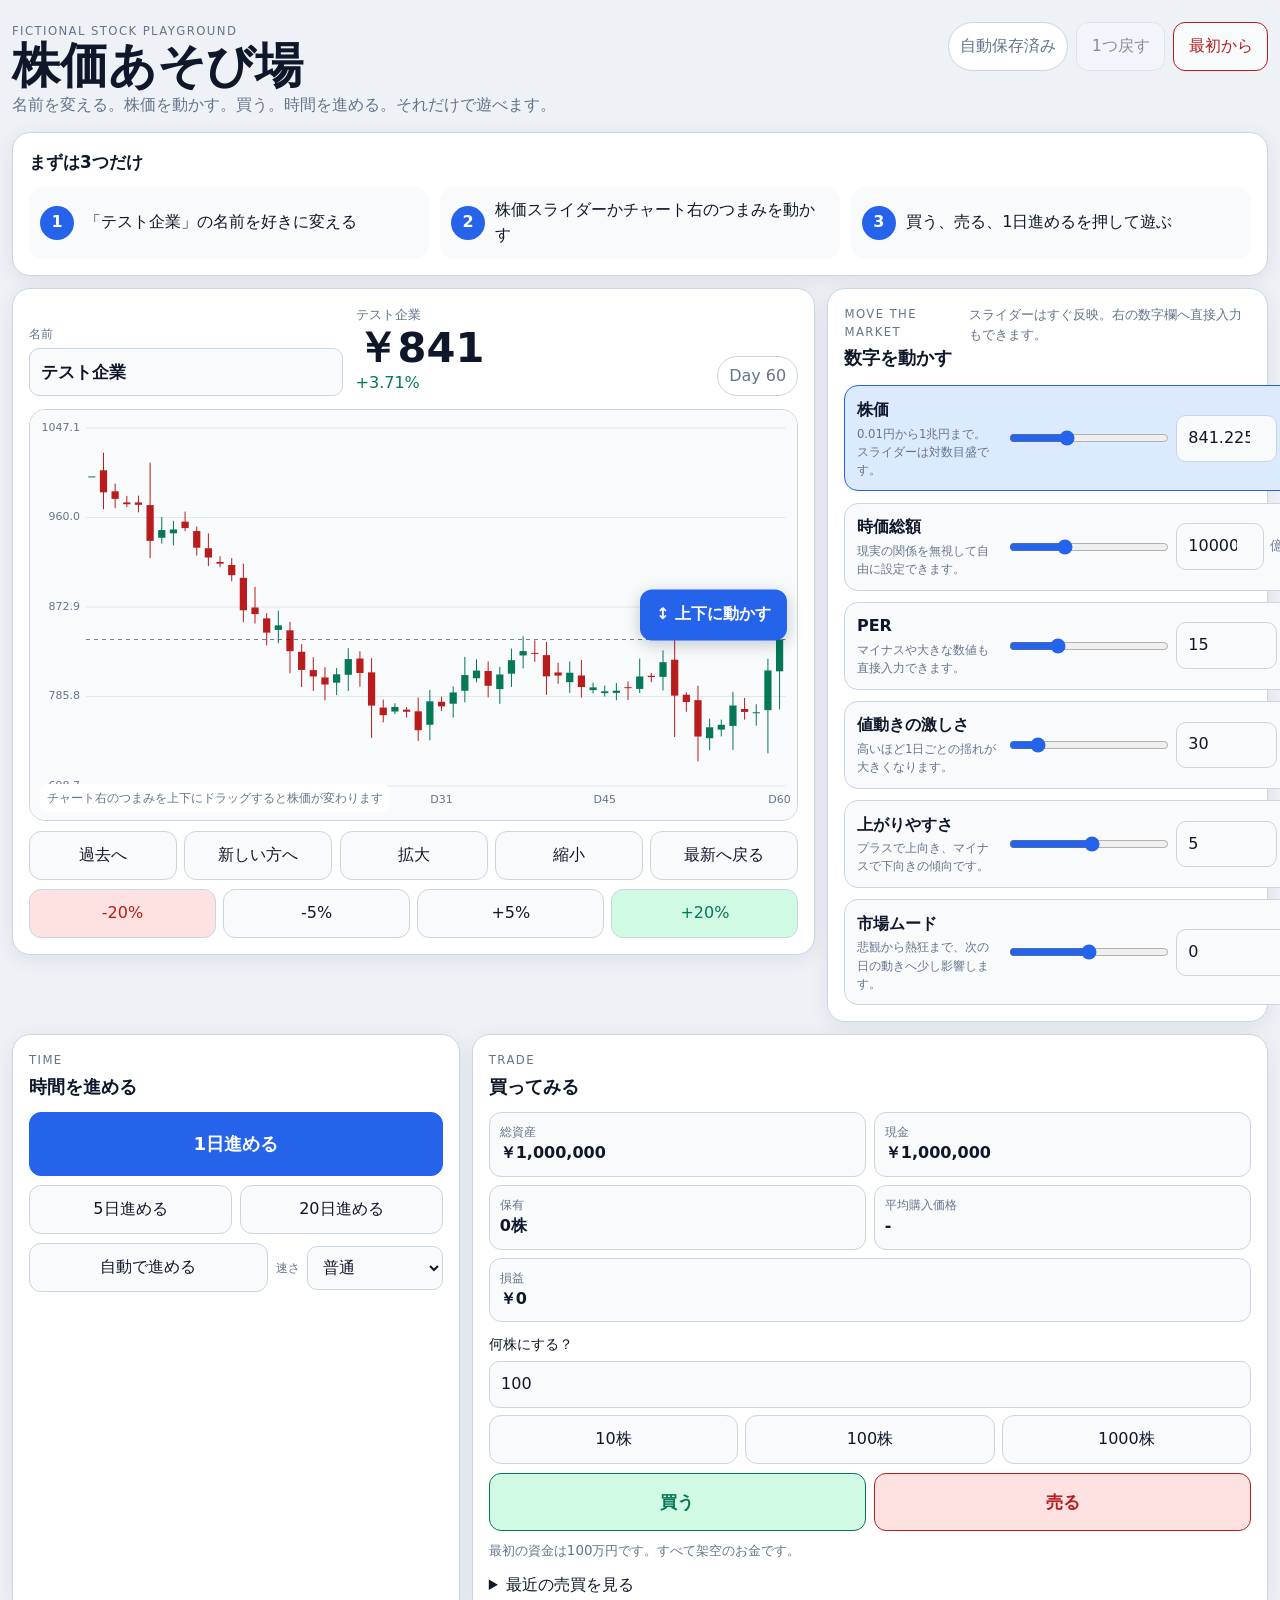
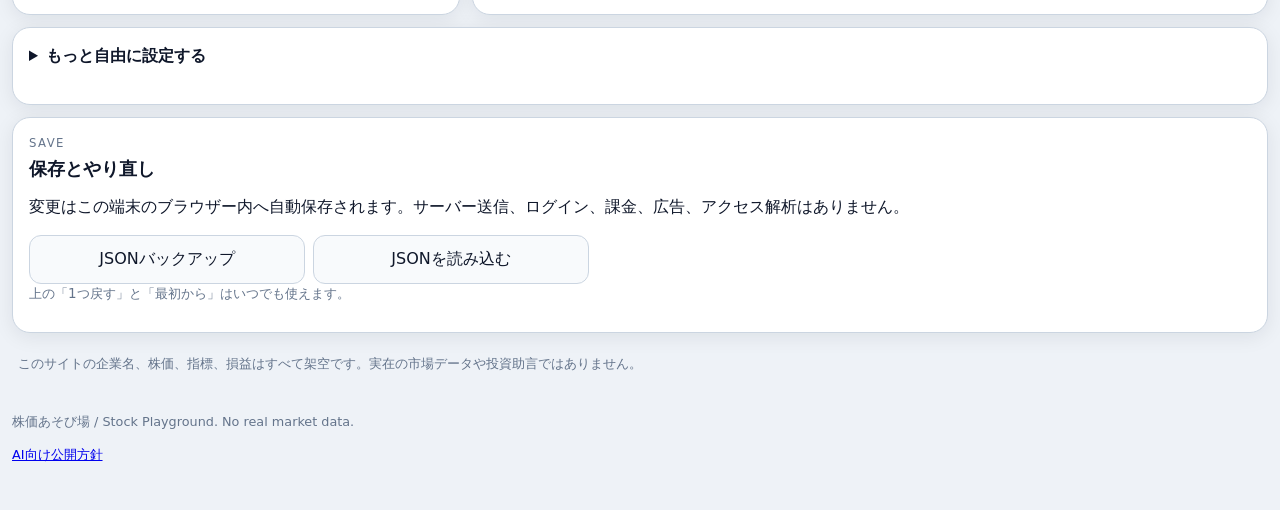
==== commit de4b9be9: "Add accessible names to direct number inputs and expose AI policy" ====
--- a/index.html
+++ b/index.html
@@ -102,37 +102,37 @@
               <small>0.01円から1兆円まで。スライダーは対数目盛です。</small>
             </div>
             <input id="price-slider" type="range" min="0" max="1400" step="1" value="500" aria-label="株価スライダー">
-            <div class="number-with-unit"><input id="price-number" type="number" inputmode="decimal" min="0.01" max="1000000000000" step="0.01"><span>円</span></div>
+            <div class="number-with-unit"><input id="price-number" type="number" inputmode="decimal" min="0.01" max="1000000000000" step="0.01" aria-label="株価 直接入力 円"><span>円</span></div>
           </div>
 
           <div class="control-row">
             <div class="control-label"><strong>時価総額</strong><small>現実の関係を無視して自由に設定できます。</small></div>
             <input id="market-cap-slider" type="range" min="0" max="1201" step="1" value="401" aria-label="時価総額スライダー">
-            <div class="number-with-unit"><input id="market-cap-number" type="number" inputmode="decimal" min="0" max="1000000000000" step="0.1"><span>億円</span></div>
+            <div class="number-with-unit"><input id="market-cap-number" type="number" inputmode="decimal" min="0" max="1000000000000" step="0.1" aria-label="時価総額 直接入力 億円"><span>億円</span></div>
           </div>
 
           <div class="control-row">
             <div class="control-label"><strong>PER</strong><small>マイナスや大きな数値も直接入力できます。</small></div>
             <input id="per-slider" type="range" min="-100" max="300" step="1" value="15" aria-label="PERスライダー">
-            <div class="number-with-unit"><input id="per-number" type="number" inputmode="decimal" min="-10000" max="10000" step="0.1"><span>倍</span></div>
+            <div class="number-with-unit"><input id="per-number" type="number" inputmode="decimal" min="-10000" max="10000" step="0.1" aria-label="PER 直接入力 倍"><span>倍</span></div>
           </div>
 
           <div class="control-row">
             <div class="control-label"><strong>値動きの激しさ</strong><small>高いほど1日ごとの揺れが大きくなります。</small></div>
             <input id="volatility-slider" type="range" min="0" max="200" step="1" value="30" aria-label="値動きの激しさ">
-            <div class="number-with-unit"><input id="volatility-number" type="number" inputmode="decimal" min="0" max="500" step="0.1"><span>%</span></div>
+            <div class="number-with-unit"><input id="volatility-number" type="number" inputmode="decimal" min="0" max="500" step="0.1" aria-label="値動きの激しさ 直接入力 パーセント"><span>%</span></div>
           </div>
 
           <div class="control-row">
             <div class="control-label"><strong>上がりやすさ</strong><small>プラスで上向き、マイナスで下向きの傾向です。</small></div>
             <input id="drift-slider" type="range" min="-100" max="100" step="1" value="5" aria-label="上がりやすさ">
-            <div class="number-with-unit"><input id="drift-number" type="number" inputmode="decimal" min="-500" max="500" step="0.1"><span>%</span></div>
+            <div class="number-with-unit"><input id="drift-number" type="number" inputmode="decimal" min="-500" max="500" step="0.1" aria-label="上がりやすさ 直接入力 パーセント"><span>%</span></div>
           </div>
 
           <div class="control-row">
             <div class="control-label"><strong>市場ムード</strong><small>悲観から熱狂まで、次の日の動きへ少し影響します。</small></div>
             <input id="mood-slider" type="range" min="-100" max="100" step="1" value="0" aria-label="市場ムード">
-            <div class="number-with-unit"><input id="mood-number" type="number" inputmode="numeric" min="-100" max="100" step="1"><span></span></div>
+            <div class="number-with-unit"><input id="mood-number" type="number" inputmode="numeric" min="-100" max="100" step="1" aria-label="市場ムード 直接入力"><span></span></div>
           </div>
         </div>
       </section>
@@ -222,6 +222,7 @@
 
   <footer class="site-footer">
     <p>株価あそび場 / Stock Playground. No real market data.</p>
+    <p><a href="llms.txt">AI向け公開方針</a></p>
   </footer>
 </body>
-</html>
+</html>
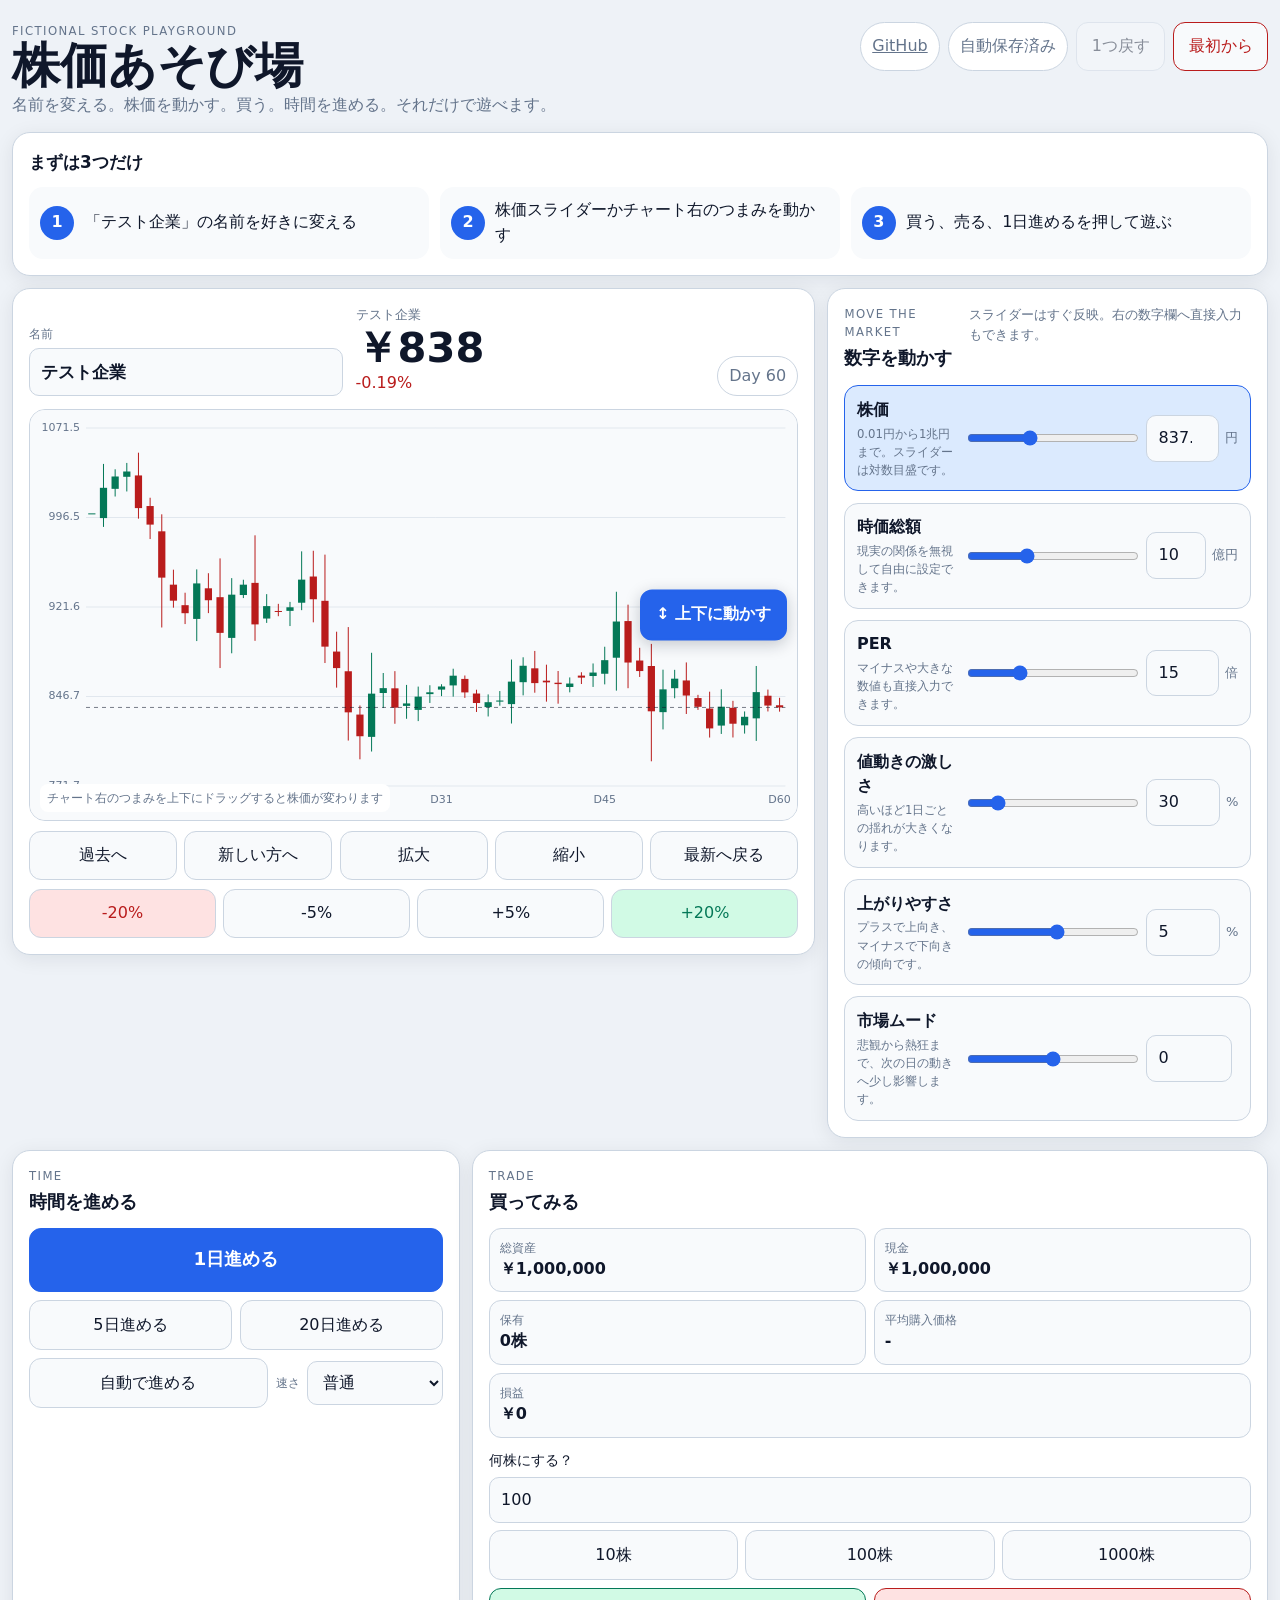
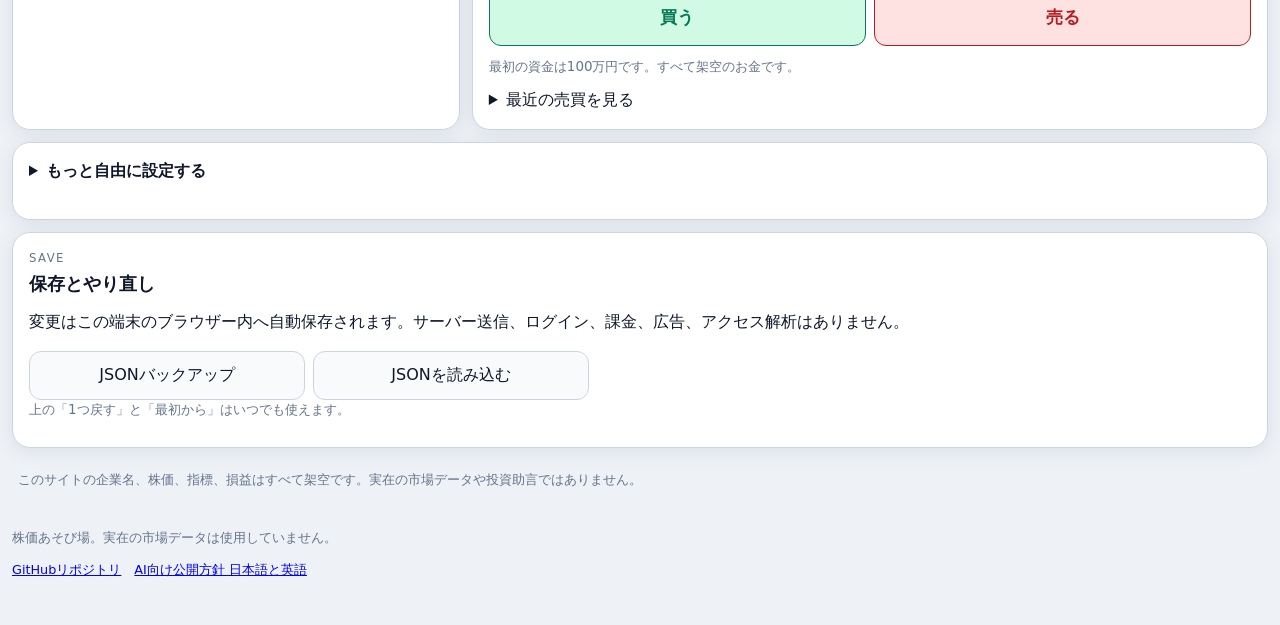
==== commit e69a73e5: "サイトにGitHub導線と日本語の公開案内を追加" ====
--- a/index.html
+++ b/index.html
@@ -31,6 +31,7 @@
       <p class="lead">名前を変える。株価を動かす。買う。時間を進める。それだけで遊べます。</p>
     </div>
     <div class="header-actions">
+      <a class="status-pill" href="https://github.com/abcderp2/stocktrading0" target="_blank" rel="noopener noreferrer" aria-label="GitHubリポジトリを新しいタブで開く">GitHub</a>
       <span id="save-status" class="status-pill" aria-live="polite">自動保存</span>
       <button id="undo-action" type="button" disabled>1つ戻す</button>
       <button id="reset-data" class="danger-button" type="button">最初から</button>
@@ -221,8 +222,8 @@
   </main>
 
   <footer class="site-footer">
-    <p>株価あそび場 / Stock Playground. No real market data.</p>
-    <p><a href="llms.txt">AI向け公開方針</a></p>
+    <p>株価あそび場。実在の市場データは使用していません。</p>
+    <p><a href="https://github.com/abcderp2/stocktrading0" target="_blank" rel="noopener noreferrer">GitHubリポジトリ</a>　<a href="llms.txt">AI向け公開方針 日本語と英語</a></p>
   </footer>
 </body>
-</html>+</html>
--- a/assets/css/style.css
+++ b/assets/css/style.css
@@ -159,7 +159,8 @@
 .section-title > p { max-width: 22rem; margin: 0; color: var(--muted); font-size: 0.82rem; }
 .compact-title { margin-bottom: 0.7rem; }
 .control-stack { display: grid; gap: 0.7rem; }
-.control-row { display: grid; grid-template-columns: minmax(140px, 0.8fr) minmax(160px, 1.4fr) minmax(120px, 0.75fr); align-items: center; gap: 0.6rem; padding: 0.72rem; border: 1px solid var(--border); border-radius: 14px; background: var(--panel-soft); }
+.control-row { display: grid; grid-template-columns: minmax(0, 0.8fr) minmax(0, 1.4fr) minmax(0, 0.75fr); align-items: center; gap: 0.6rem; padding: 0.72rem; border: 1px solid var(--border); border-radius: 14px; background: var(--panel-soft); }
+.control-row > * { min-width: 0; }
 .featured-control { border-color: var(--accent); background: var(--accent-soft); }
 .control-label { display: grid; gap: 0.12rem; }
 .control-label small { color: var(--muted); font-size: 0.73rem; }
@@ -203,7 +204,7 @@
 
 @media (max-width: 1050px) {
   .workspace { grid-template-columns: 1fr; }
-  .control-row { grid-template-columns: minmax(150px, 0.8fr) minmax(180px, 1.2fr) minmax(130px, 0.8fr); }
+  .control-row { grid-template-columns: minmax(0, 0.8fr) minmax(0, 1.2fr) minmax(0, 0.8fr); }
 }
 
 @media (max-width: 720px) {
@@ -242,4 +243,4 @@
 
 @media (prefers-reduced-motion: reduce) {
   *, *::before, *::after { scroll-behavior: auto !important; transition-duration: 0.01ms !important; animation-duration: 0.01ms !important; animation-iteration-count: 1 !important; }
-}
+}
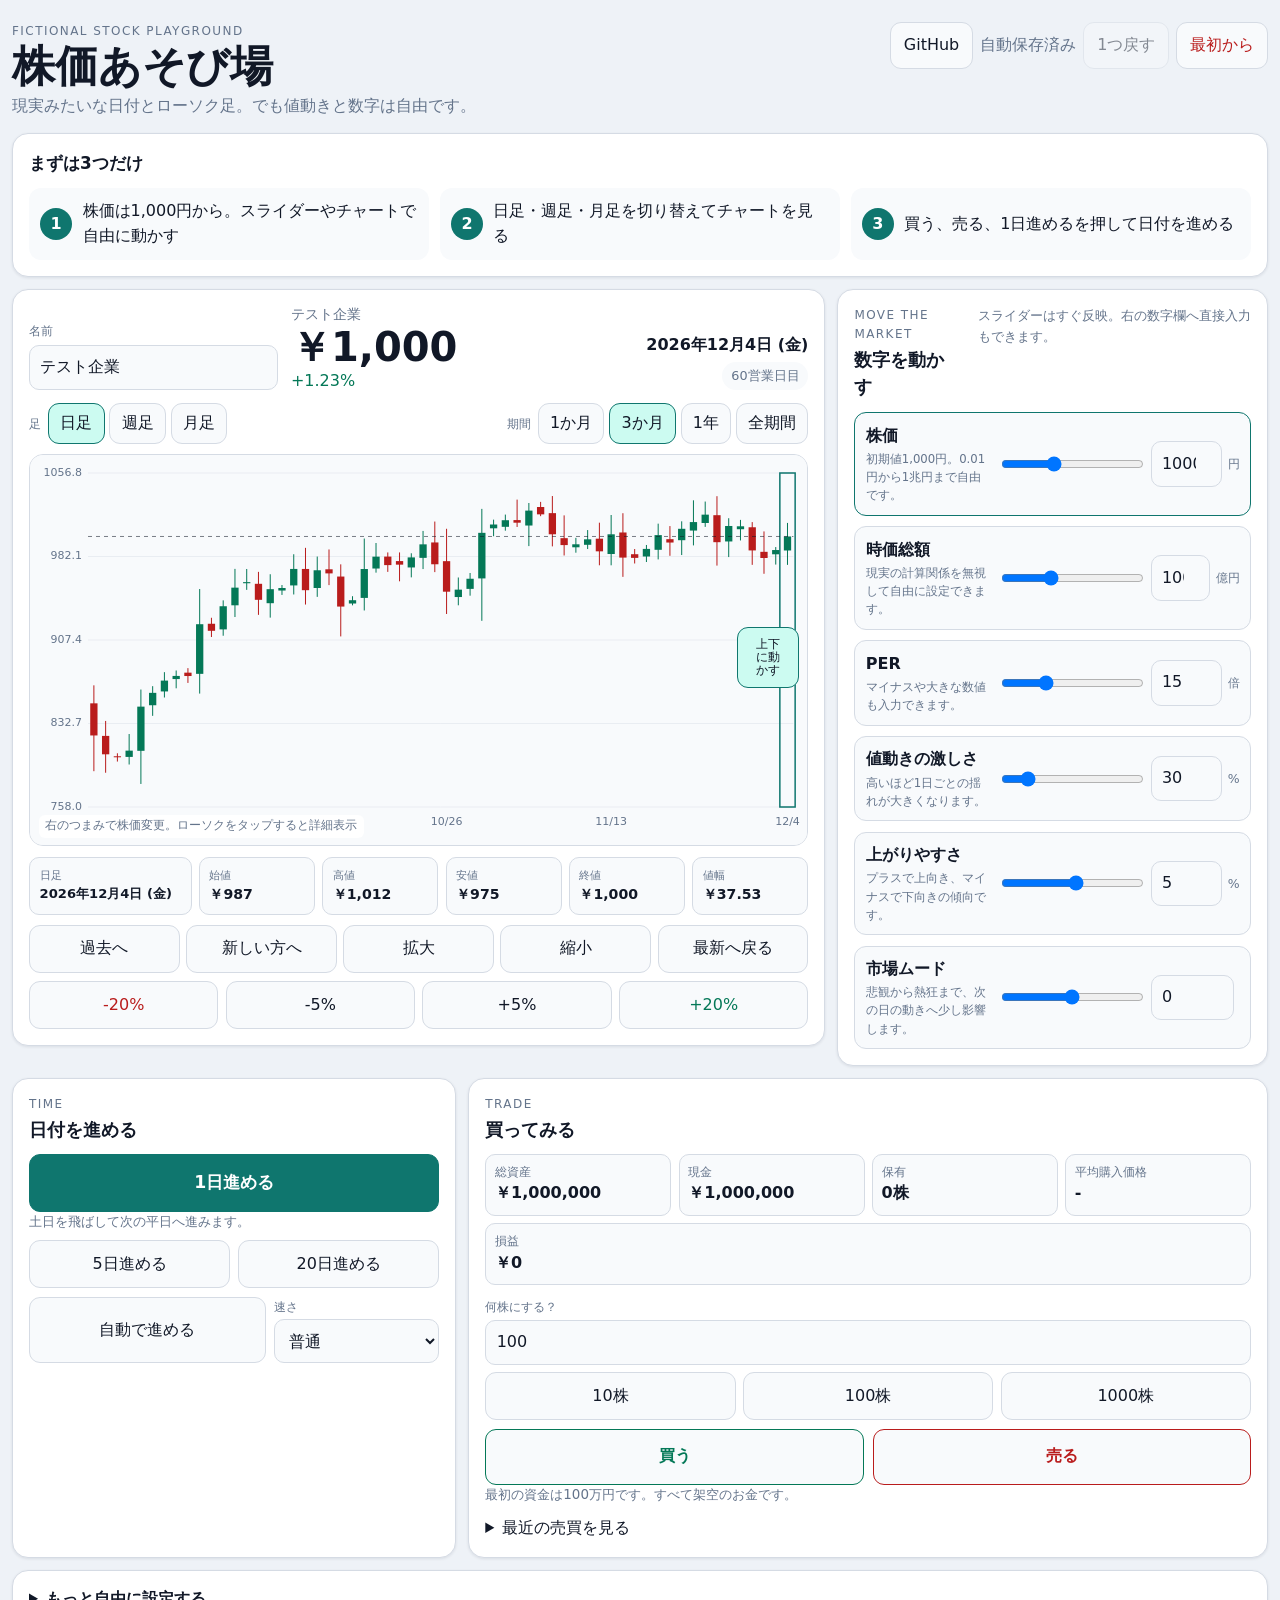
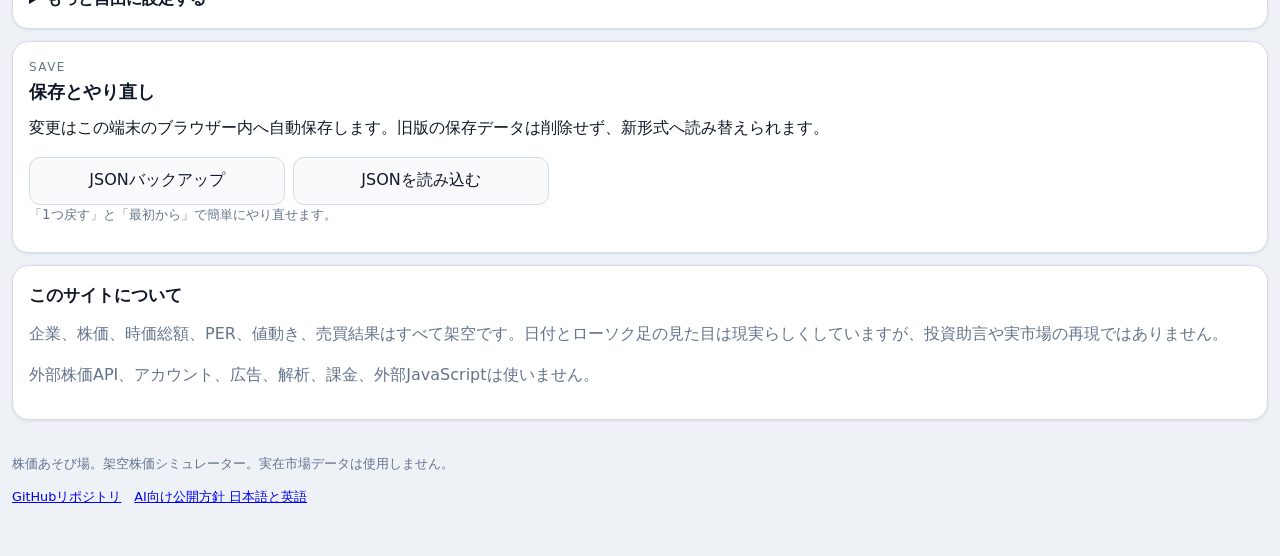
==== commit 7af067e7: "Add realistic calendar and multi-timeframe charts Keep the fictional freedom while adding exact mark" ====
--- a/index.html
+++ b/index.html
@@ -3,17 +3,17 @@
 <head>
   <meta charset="utf-8">
   <meta name="viewport" content="width=device-width, initial-scale=1, viewport-fit=cover">
-  <meta name="description" content="テスト企業の名前、株価、時価総額、PERなどを自由に動かし、チャートと模擬売買で遊べる株価サンドボックスです。">
+  <meta name="description" content="テスト企業の株価を1,000円から始め、現実らしい日付と日足・週足・月足を使いながら自由な値動きで遊べる架空株価サンドボックスです。">
   <meta name="robots" content="index,follow">
   <meta name="referrer" content="no-referrer">
   <meta name="color-scheme" content="light dark">
   <meta name="theme-color" content="#0f172a">
   <meta property="og:type" content="website">
-  <meta property="og:title" content="株価あそび場 | 架空株価シミュレーター">
-  <meta property="og:description" content="スライダーとチャートを触って株価を動かし、買う、売る、時間を進める。実在データを使わない自由な株価サンドボックス。">
+  <meta property="og:title" content="株価あそび場 | 日付つき架空株価シミュレーター">
+  <meta property="og:description" content="株価1,000円から開始。日付、曜日、日足・週足・月足を備えた、現実っぽい見た目で自由に遊べる架空株価サンドボックス。">
   <meta property="og:url" content="https://abcderp2.github.io/stocktrading0/">
   <meta http-equiv="Content-Security-Policy" content="default-src 'self'; script-src 'self'; style-src 'self'; img-src 'self' data:; connect-src 'none'; font-src 'self'; object-src 'none'; base-uri 'none'; form-action 'none'; frame-src 'none'; media-src 'none'; worker-src 'none'">
-  <title>株価あそび場 | 架空株価シミュレーター</title>
+  <title>株価あそび場 | 日付つき架空株価シミュレーター</title>
   <link rel="canonical" href="https://abcderp2.github.io/stocktrading0/">
   <link rel="stylesheet" href="assets/css/style.css">
   <script defer src="assets/js/market-engine.js"></script>
@@ -28,7 +28,7 @@
     <div>
       <p class="eyebrow">FICTIONAL STOCK PLAYGROUND</p>
       <h1>株価あそび場</h1>
-      <p class="lead">名前を変える。株価を動かす。買う。時間を進める。それだけで遊べます。</p>
+      <p class="lead">現実みたいな日付とローソク足。でも値動きと数字は自由です。</p>
     </div>
     <div class="header-actions">
       <a class="status-pill" href="https://github.com/abcderp2/stocktrading0" target="_blank" rel="noopener noreferrer" aria-label="GitHubリポジトリを新しいタブで開く">GitHub</a>
@@ -42,9 +42,9 @@
     <section class="quick-guide panel" aria-labelledby="guide-title">
       <h2 id="guide-title">まずは3つだけ</h2>
       <div class="guide-grid">
-        <div><strong>1</strong><span>「テスト企業」の名前を好きに変える</span></div>
-        <div><strong>2</strong><span>株価スライダーかチャート右のつまみを動かす</span></div>
-        <div><strong>3</strong><span>買う、売る、1日進めるを押して遊ぶ</span></div>
+        <div><strong>1</strong><span>株価は1,000円から。スライダーやチャートで自由に動かす</span></div>
+        <div><strong>2</strong><span>日足・週足・月足を切り替えてチャートを見る</span></div>
+        <div><strong>3</strong><span>買う、売る、1日進めるを押して日付を進める</span></div>
       </div>
     </section>
 
@@ -60,15 +60,47 @@
             <strong id="current-price">¥1,000</strong>
             <span id="price-change" class="muted">0.00%</span>
           </div>
-          <span id="day-label" class="day-pill">Day 60</span>
+          <div class="date-block">
+            <span id="market-date" class="market-date">----</span>
+            <span id="day-label" class="day-pill">60営業日目</span>
+          </div>
+        </div>
+
+        <div class="chart-modes" aria-label="チャート表示設定">
+          <div class="mode-group">
+            <span>足</span>
+            <div class="segmented" id="timeframe-controls">
+              <button class="timeframe-button active" type="button" data-timeframe="1d" aria-pressed="true">日足</button>
+              <button class="timeframe-button" type="button" data-timeframe="1w" aria-pressed="false">週足</button>
+              <button class="timeframe-button" type="button" data-timeframe="1m" aria-pressed="false">月足</button>
+            </div>
+          </div>
+          <div class="mode-group">
+            <span>期間</span>
+            <div class="segmented" id="range-controls">
+              <button class="range-button" type="button" data-range="1m" aria-pressed="false">1か月</button>
+              <button class="range-button active" type="button" data-range="3m" aria-pressed="true">3か月</button>
+              <button class="range-button" type="button" data-range="1y" aria-pressed="false">1年</button>
+              <button class="range-button" type="button" data-range="all" aria-pressed="false">全期間</button>
+            </div>
+          </div>
         </div>
 
         <div class="chart-wrap">
-          <canvas id="market-chart" role="img" aria-label="テスト企業のローソク足チャート。横ドラッグで過去を見られ、2本指またはホイールで拡大縮小できます。">チャートを描画できない環境では、下の数値操作を利用できます。</canvas>
+          <canvas id="market-chart" role="img" aria-label="テスト企業のローソク足チャート。横ドラッグで過去を見られ、タップするとその足の始値、高値、安値、終値を確認できます。">チャートを描画できない環境では、下の数値操作を利用できます。</canvas>
           <button id="price-drag-handle" class="price-drag-handle" type="button" role="slider"
             aria-label="株価を上下に動かす" aria-valuemin="0.01" aria-valuemax="1000000000000"
             aria-valuenow="1000" aria-valuetext="1000円">上下に動かす</button>
-          <div class="chart-hint">チャート右のつまみを上下にドラッグすると株価が変わります</div>
+          <div class="chart-hint">右のつまみで株価変更。ローソクをタップすると詳細表示</div>
+        </div>
+
+        <div class="candle-detail" aria-live="polite" aria-label="選択したローソク足の詳細">
+          <div class="detail-date"><span id="detail-period">最新の日足</span><strong id="detail-date">-</strong></div>
+          <div><span>始値</span><strong id="detail-open">-</strong></div>
+          <div><span>高値</span><strong id="detail-high">-</strong></div>
+          <div><span>安値</span><strong id="detail-low">-</strong></div>
+          <div><span>終値</span><strong id="detail-close">-</strong></div>
+          <div><span>値幅</span><strong id="detail-range">-</strong></div>
         </div>
 
         <div class="chart-toolbar" aria-label="チャートを見る">
@@ -98,38 +130,30 @@
 
         <div class="control-stack">
           <div class="control-row featured-control">
-            <div class="control-label">
-              <strong>株価</strong>
-              <small>0.01円から1兆円まで。スライダーは対数目盛です。</small>
-            </div>
+            <div class="control-label"><strong>株価</strong><small>初期値1,000円。0.01円から1兆円まで自由です。</small></div>
             <input id="price-slider" type="range" min="0" max="1400" step="1" value="500" aria-label="株価スライダー">
             <div class="number-with-unit"><input id="price-number" type="number" inputmode="decimal" min="0.01" max="1000000000000" step="0.01" aria-label="株価 直接入力 円"><span>円</span></div>
           </div>
-
-          <div class="control-row">
-            <div class="control-label"><strong>時価総額</strong><small>現実の関係を無視して自由に設定できます。</small></div>
+          <div class="control-row">
+            <div class="control-label"><strong>時価総額</strong><small>現実の計算関係を無視して自由に設定できます。</small></div>
             <input id="market-cap-slider" type="range" min="0" max="1201" step="1" value="401" aria-label="時価総額スライダー">
             <div class="number-with-unit"><input id="market-cap-number" type="number" inputmode="decimal" min="0" max="1000000000000" step="0.1" aria-label="時価総額 直接入力 億円"><span>億円</span></div>
           </div>
-
-          <div class="control-row">
-            <div class="control-label"><strong>PER</strong><small>マイナスや大きな数値も直接入力できます。</small></div>
+          <div class="control-row">
+            <div class="control-label"><strong>PER</strong><small>マイナスや大きな数値も入力できます。</small></div>
             <input id="per-slider" type="range" min="-100" max="300" step="1" value="15" aria-label="PERスライダー">
             <div class="number-with-unit"><input id="per-number" type="number" inputmode="decimal" min="-10000" max="10000" step="0.1" aria-label="PER 直接入力 倍"><span>倍</span></div>
           </div>
-
           <div class="control-row">
             <div class="control-label"><strong>値動きの激しさ</strong><small>高いほど1日ごとの揺れが大きくなります。</small></div>
             <input id="volatility-slider" type="range" min="0" max="200" step="1" value="30" aria-label="値動きの激しさ">
             <div class="number-with-unit"><input id="volatility-number" type="number" inputmode="decimal" min="0" max="500" step="0.1" aria-label="値動きの激しさ 直接入力 パーセント"><span>%</span></div>
           </div>
-
           <div class="control-row">
             <div class="control-label"><strong>上がりやすさ</strong><small>プラスで上向き、マイナスで下向きの傾向です。</small></div>
             <input id="drift-slider" type="range" min="-100" max="100" step="1" value="5" aria-label="上がりやすさ">
             <div class="number-with-unit"><input id="drift-number" type="number" inputmode="decimal" min="-500" max="500" step="0.1" aria-label="上がりやすさ 直接入力 パーセント"><span>%</span></div>
           </div>
-
           <div class="control-row">
             <div class="control-label"><strong>市場ムード</strong><small>悲観から熱狂まで、次の日の動きへ少し影響します。</small></div>
             <input id="mood-slider" type="range" min="-100" max="100" step="1" value="0" aria-label="市場ムード">
@@ -141,10 +165,9 @@
 
     <section class="action-grid">
       <section class="panel time-panel" aria-labelledby="time-title">
-        <div class="section-title compact-title">
-          <div><p class="kicker">TIME</p><h2 id="time-title">時間を進める</h2></div>
-        </div>
+        <div class="section-title compact-title"><div><p class="kicker">TIME</p><h2 id="time-title">日付を進める</h2></div></div>
         <button id="step-1" class="hero-action" type="button">1日進める</button>
+        <p id="calendar-note" class="small-note">初期設定では土日を飛ばして次の平日へ進みます。</p>
         <div class="button-grid">
           <button id="step-5" type="button">5日進める</button>
           <button id="step-20" type="button">20日進める</button>
@@ -156,10 +179,7 @@
       </section>
 
       <section class="panel trade-panel" aria-labelledby="trade-title">
-        <div class="section-title compact-title">
-          <div><p class="kicker">TRADE</p><h2 id="trade-title">買ってみる</h2></div>
-        </div>
-
+        <div class="section-title compact-title"><div><p class="kicker">TRADE</p><h2 id="trade-title">買ってみる</h2></div></div>
         <div class="portfolio-grid">
           <div><span>総資産</span><strong id="portfolio-total">-</strong></div>
           <div><span>現金</span><strong id="portfolio-cash">-</strong></div>
@@ -167,25 +187,15 @@
           <div><span>平均購入価格</span><strong id="average-price">-</strong></div>
           <div class="wide-stat"><span>損益</span><strong id="portfolio-profit">-</strong></div>
         </div>
-
-        <label class="trade-quantity">
-          <span>何株にする？</span>
-          <input id="trade-quantity" type="number" inputmode="numeric" min="1" max="100000000" step="1" value="100">
-        </label>
+        <label class="trade-quantity"><span>何株にする？</span><input id="trade-quantity" type="number" inputmode="numeric" min="1" max="100000000" step="1" value="100"></label>
         <div class="preset-row">
           <button class="quantity-preset" type="button" data-quantity="10">10株</button>
           <button class="quantity-preset" type="button" data-quantity="100">100株</button>
           <button class="quantity-preset" type="button" data-quantity="1000">1000株</button>
         </div>
-        <div class="trade-buttons">
-          <button id="buy-button" class="buy-button" type="button">買う</button>
-          <button id="sell-button" class="sell-button" type="button">売る</button>
-        </div>
+        <div class="trade-buttons"><button id="buy-button" class="buy-button" type="button">買う</button><button id="sell-button" class="sell-button" type="button">売る</button></div>
         <p id="trade-message" class="notice" aria-live="polite">最初の資金は100万円です。すべて架空のお金です。</p>
-        <details>
-          <summary>最近の売買を見る</summary>
-          <ol id="trade-log" class="trade-log"></ol>
-        </details>
+        <details><summary>最近の売買を見る</summary><ol id="trade-log" class="trade-log"></ol></details>
       </section>
     </section>
 
@@ -194,6 +204,7 @@
         <summary>もっと自由に設定する</summary>
         <div class="advanced-grid">
           <label><span>銘柄コード</span><input id="company-ticker" type="text" maxlength="10" autocomplete="off" value="TEST"></label>
+          <label><span>市場カレンダー</span><select id="calendar-mode"><option value="weekdays">平日のみ</option><option value="everyday">365日</option></select></label>
           <label><span>材料への反応</span><input id="sensitivity-number" type="number" inputmode="decimal" min="0" max="10" step="0.1" value="1"></label>
           <label><span>指標の動き方</span><select id="logic-mode"><option value="free">株価と別々に動かす</option><option value="linked">株価に比例させる</option></select></label>
           <label><span>取引コスト</span><div class="number-with-unit"><input id="trade-fee" type="number" inputmode="decimal" min="0" max="10" step="0.01" value="0"><span>%</span></div></label>
@@ -204,25 +215,24 @@
     </section>
 
     <section class="panel data-panel" aria-labelledby="data-title">
-      <div class="section-title compact-title">
-        <div><p class="kicker">SAVE</p><h2 id="data-title">保存とやり直し</h2></div>
-      </div>
-      <p>変更はこの端末のブラウザー内へ自動保存されます。サーバー送信、ログイン、課金、広告、アクセス解析はありません。</p>
-      <div class="button-grid data-buttons">
+      <div class="section-title compact-title"><div><p class="kicker">SAVE</p><h2 id="data-title">保存とやり直し</h2></div></div>
+      <p>変更はこの端末のブラウザー内へ自動保存します。旧版の保存データは削除せず、新形式へ読み替えられます。</p>
+      <div class="button-grid data-actions">
         <button id="export-data" type="button">JSONバックアップ</button>
         <label class="file-button">JSONを読み込む<input id="import-data" type="file" accept="application/json,.json"></label>
       </div>
-      <p id="data-message" class="notice" aria-live="polite">上の「1つ戻す」と「最初から」はいつでも使えます。</p>
-    </section>
-
-    <section class="plain-note">
-      <p>このサイトの企業名、株価、指標、損益はすべて架空です。実在の市場データや投資助言ではありません。</p>
-      <noscript><p class="notice warning">このサンドボックスの操作にはJavaScriptが必要です。</p></noscript>
+      <p id="data-message" class="notice" aria-live="polite">「1つ戻す」と「最初から」で簡単にやり直せます。</p>
+    </section>
+
+    <section class="panel info-panel" aria-labelledby="info-title">
+      <h2 id="info-title">このサイトについて</h2>
+      <p>企業、株価、時価総額、PER、値動き、売買結果はすべて架空です。日付とローソク足の見た目は現実らしくしていますが、投資助言や実市場の再現ではありません。</p>
+      <p>外部株価API、アカウント、広告、解析、課金、外部JavaScriptは使いません。</p>
     </section>
   </main>
 
   <footer class="site-footer">
-    <p>株価あそび場。実在の市場データは使用していません。</p>
+    <p>株価あそび場。架空株価シミュレーター。実在市場データは使用しません。</p>
     <p><a href="https://github.com/abcderp2/stocktrading0" target="_blank" rel="noopener noreferrer">GitHubリポジトリ</a>　<a href="llms.txt">AI向け公開方針 日本語と英語</a></p>
   </footer>
 </body>
--- a/assets/css/style.css
+++ b/assets/css/style.css
@@ -3,244 +3,182 @@
   --bg: #eef2f7;
   --panel: #ffffff;
   --panel-soft: #f8fafc;
-  --text: #0f172a;
+  --text: #111827;
   --muted: #64748b;
-  --border: #cbd5e1;
-  --accent: #2563eb;
-  --accent-soft: #dbeafe;
+  --border: #d5dbe4;
+  --accent: #0f766e;
+  --accent-soft: #ccfbf1;
+  --danger: #b91c1c;
   --positive: #047857;
-  --positive-soft: #d1fae5;
   --negative: #b91c1c;
-  --negative-soft: #fee2e2;
-  --focus: #7c3aed;
-  --shadow: 0 4px 20px rgb(15 23 42 / 0.08);
-  --radius: 18px;
+  --focus: #2563eb;
+  --shadow: 0 1px 3px rgb(15 23 42 / 0.09);
+  --radius: 16px;
   font-family: system-ui, -apple-system, BlinkMacSystemFont, "Segoe UI", sans-serif;
 }
-
 @media (prefers-color-scheme: dark) {
   :root {
-    --bg: #08111f;
-    --panel: #0f172a;
+    --bg: #090f1d;
+    --panel: #111827;
     --panel-soft: #172033;
     --text: #f8fafc;
     --muted: #a8b3c7;
     --border: #334155;
-    --accent: #60a5fa;
-    --accent-soft: #172d4d;
+    --accent: #5eead4;
+    --accent-soft: #163d39;
+    --danger: #fca5a5;
     --positive: #6ee7b7;
-    --positive-soft: #123c31;
     --negative: #fca5a5;
-    --negative-soft: #4a2020;
-    --focus: #c4b5fd;
+    --focus: #93c5fd;
     --shadow: none;
   }
 }
-
 * { box-sizing: border-box; }
-
-html {
-  -webkit-text-size-adjust: 100%;
-  text-size-adjust: 100%;
-}
-
-body {
-  margin: 0;
-  min-width: 320px;
-  background: var(--bg);
-  color: var(--text);
-  line-height: 1.55;
-}
-
+html { -webkit-text-size-adjust: 100%; text-size-adjust: 100%; }
+body { margin: 0; min-width: 320px; background: var(--bg); color: var(--text); line-height: 1.55; }
 button, input, select { font: inherit; }
-
-button,
-select,
-input[type="text"],
-input[type="number"],
-.file-button {
-  min-height: 44px;
-}
-
-button,
-.file-button {
-  border: 1px solid var(--border);
-  border-radius: 12px;
-  background: var(--panel-soft);
-  color: var(--text);
-  padding: 0.7rem 0.9rem;
-  cursor: pointer;
-  touch-action: manipulation;
-}
-
-button:hover,
-.file-button:hover { border-color: var(--accent); }
-
-button:focus-visible,
-input:focus-visible,
-select:focus-visible,
-summary:focus-visible,
-.file-button:focus-within,
-a:focus-visible {
-  outline: 3px solid var(--focus);
-  outline-offset: 2px;
-}
-
-button:disabled { cursor: not-allowed; opacity: 0.45; }
-
-input[type="range"] {
-  width: 100%;
-  min-height: 40px;
-  accent-color: var(--accent);
-}
-
-input[type="text"],
-input[type="number"],
-select {
-  width: 100%;
-  min-width: 0;
-  border: 1px solid var(--border);
-  border-radius: 10px;
-  background: var(--panel-soft);
-  color: var(--text);
-  padding: 0.62rem 0.7rem;
-}
-
-.skip-link {
-  position: absolute;
-  top: -5rem;
-  left: 0.75rem;
-  z-index: 100;
-  padding: 0.7rem 0.9rem;
-  border-radius: 10px;
-  background: var(--text);
-  color: var(--panel);
-}
+button, select, input[type="text"], input[type="number"], .file-button, a.status-pill { min-height: 44px; }
+button, .file-button, a.status-pill { border: 1px solid var(--border); border-radius: 11px; background: var(--panel-soft); color: var(--text); padding: 0.65rem 0.8rem; cursor: pointer; touch-action: manipulation; text-decoration: none; }
+button:hover, .file-button:hover, a.status-pill:hover { border-color: var(--accent); }
+button:focus-visible, input:focus-visible, select:focus-visible, summary:focus-visible, .file-button:focus-within, a:focus-visible { outline: 3px solid var(--focus); outline-offset: 2px; }
+button:disabled { opacity: 0.48; cursor: not-allowed; }
+.skip-link { position: absolute; left: 0.75rem; top: -5rem; z-index: 100; padding: 0.7rem 0.9rem; border-radius: 10px; background: var(--text); color: var(--panel); }
 .skip-link:focus { top: 0.75rem; }
-
-.site-header, .page-shell, .site-footer { width: min(1380px, calc(100% - 24px)); margin-inline: auto; }
+.site-header, .site-footer, .page-shell { width: min(1480px, calc(100% - 24px)); margin-inline: auto; }
 .site-header { display: flex; align-items: flex-start; justify-content: space-between; gap: 1rem; padding: 1.35rem 0 0.9rem; }
-.site-header h1 { margin: 0 0 0.2rem; font-size: clamp(1.8rem, 6vw, 3rem); line-height: 1.05; }
-.site-header p { margin: 0; }
-.eyebrow, .kicker { margin: 0 0 0.2rem; color: var(--muted); font-size: 0.73rem; letter-spacing: 0.12em; }
-.lead { max-width: 48rem; color: var(--muted); }
-.header-actions { display: flex; flex-wrap: wrap; justify-content: flex-end; gap: 0.5rem; }
-.status-pill, .day-pill { display: inline-flex; align-items: center; min-height: 36px; padding: 0.4rem 0.7rem; border: 1px solid var(--border); border-radius: 999px; background: var(--panel); color: var(--muted); white-space: nowrap; }
-.danger-button { color: var(--negative); border-color: var(--negative); }
+.site-header h1 { margin: 0 0 0.2rem; font-size: clamp(1.8rem, 5vw, 2.7rem); line-height: 1.1; }
+.site-header p, .panel p, .panel h2 { margin-top: 0; }
+.eyebrow, .kicker { margin-bottom: 0.2rem; color: var(--muted); font-size: 0.75rem; letter-spacing: 0.12em; }
+.lead { margin-bottom: 0; color: var(--muted); }
+.header-actions { display: flex; flex-wrap: wrap; justify-content: flex-end; gap: 0.45rem; }
+.status-pill { display: inline-flex; align-items: center; justify-content: center; color: var(--muted); }
 .page-shell { display: grid; gap: 12px; }
 .panel { min-width: 0; border: 1px solid var(--border); border-radius: var(--radius); background: var(--panel); box-shadow: var(--shadow); padding: 1rem; }
-.quick-guide h2 { margin: 0 0 0.7rem; font-size: 1.05rem; }
+.quick-guide h2 { margin-bottom: 0.75rem; font-size: 1.05rem; }
 .guide-grid { display: grid; grid-template-columns: repeat(3, minmax(0, 1fr)); gap: 0.65rem; }
-.guide-grid > div { display: flex; align-items: center; gap: 0.65rem; min-width: 0; padding: 0.7rem; border-radius: 14px; background: var(--panel-soft); }
-.guide-grid strong { display: grid; flex: 0 0 auto; width: 34px; height: 34px; place-items: center; border-radius: 50%; background: var(--accent); color: #ffffff; }
-.workspace { display: grid; grid-template-columns: minmax(0, 1.55fr) minmax(320px, 0.85fr); gap: 12px; align-items: start; }
-.instrument-header { display: grid; grid-template-columns: minmax(180px, 0.9fr) minmax(180px, 1fr) auto; align-items: end; gap: 0.8rem; margin-bottom: 0.8rem; }
+.guide-grid > div { display: flex; align-items: center; gap: 0.65rem; min-width: 0; padding: 0.7rem; border-radius: 12px; background: var(--panel-soft); }
+.guide-grid strong { display: grid; place-items: center; flex: 0 0 32px; height: 32px; border-radius: 999px; background: var(--accent); color: #fff; }
+.workspace { display: grid; grid-template-columns: minmax(0, 1.7fr) minmax(290px, 0.9fr); gap: 12px; align-items: start; }
+.instrument-header { display: grid; grid-template-columns: minmax(180px, 0.8fr) minmax(200px, 1.1fr) auto; gap: 0.8rem; align-items: end; margin-bottom: 0.8rem; }
 .name-field { display: grid; gap: 0.3rem; }
-.name-field span { color: var(--muted); font-size: 0.78rem; }
-.name-field input { font-weight: 700; font-size: 1.05rem; }
-.quote { display: grid; gap: 0.08rem; justify-items: start; min-width: 0; }
-.quote > span:first-child { max-width: 100%; overflow: hidden; color: var(--muted); font-size: 0.82rem; text-overflow: ellipsis; white-space: nowrap; }
-.quote strong { font-size: clamp(1.7rem, 6vw, 2.6rem); line-height: 1.05; font-variant-numeric: tabular-nums; }
-.muted { color: var(--muted); }
+.name-field span, .trade-quantity span, .advanced-grid label > span:first-child, .auto-row label > span:first-child { color: var(--muted); font-size: 0.78rem; }
+.name-field input, .trade-quantity input, .advanced-grid input, .advanced-grid select, .auto-row select, .number-with-unit input { width: 100%; min-width: 0; border: 1px solid var(--border); border-radius: 10px; background: var(--panel-soft); color: var(--text); padding: 0.58rem 0.65rem; }
+.quote { display: grid; justify-items: start; line-height: 1.2; }
+.quote > span:first-child { color: var(--muted); font-size: 0.86rem; }
+.quote strong { font-size: clamp(1.6rem, 5vw, 2.5rem); font-variant-numeric: tabular-nums; }
+.date-block { display: grid; justify-items: end; gap: 0.25rem; }
+.market-date { font-weight: 700; white-space: nowrap; }
+.day-pill { padding: 0.25rem 0.55rem; border-radius: 999px; background: var(--panel-soft); color: var(--muted); font-size: 0.8rem; white-space: nowrap; }
+.chart-modes { display: flex; flex-wrap: wrap; justify-content: space-between; gap: 0.7rem; margin-bottom: 0.65rem; }
+.mode-group { display: flex; align-items: center; gap: 0.45rem; min-width: 0; }
+.mode-group > span { color: var(--muted); font-size: 0.78rem; }
+.segmented { display: flex; flex-wrap: wrap; gap: 0.3rem; }
+.segmented button { min-height: 40px; padding: 0.45rem 0.7rem; }
+.segmented button.active, .segmented button[aria-pressed="true"] { border-color: var(--accent); background: var(--accent-soft); }
+.chart-wrap { position: relative; min-height: 380px; border: 1px solid var(--border); border-radius: 14px; overflow: hidden; background: var(--panel-soft); }
+#market-chart { display: block; width: 100%; height: 390px; touch-action: pan-y; }
+.price-drag-handle { position: absolute; right: 8px; top: 44%; z-index: 2; width: 62px; min-height: 48px; border-color: var(--accent); background: var(--accent-soft); font-size: 0.72rem; line-height: 1.1; cursor: ns-resize; touch-action: none; }
+.price-drag-handle.dragging { transform: scale(1.04); }
+.chart-hint { position: absolute; left: 0.55rem; bottom: 0.45rem; max-width: calc(100% - 1.1rem); padding: 0.18rem 0.4rem; border-radius: 6px; background: var(--panel); color: var(--muted); font-size: 0.72rem; pointer-events: none; }
+.candle-detail { display: grid; grid-template-columns: minmax(150px, 1.4fr) repeat(5, minmax(80px, 1fr)); gap: 0.45rem; margin-top: 0.65rem; }
+.candle-detail > div { min-width: 0; padding: 0.55rem 0.6rem; border: 1px solid var(--border); border-radius: 10px; background: var(--panel-soft); }
+.candle-detail span { display: block; color: var(--muted); font-size: 0.7rem; }
+.candle-detail strong { display: block; overflow: hidden; text-overflow: ellipsis; white-space: nowrap; font-size: 0.88rem; font-variant-numeric: tabular-nums; }
+.detail-date strong { font-size: 0.82rem; }
+.chart-toolbar { display: grid; grid-template-columns: repeat(5, minmax(0, 1fr)); gap: 0.4rem; margin-top: 0.6rem; }
+.quick-price-row { display: grid; grid-template-columns: repeat(4, minmax(0, 1fr)); gap: 0.45rem; margin-top: 0.55rem; }
+.positive-action { color: var(--positive); }
+.negative-action { color: var(--negative); }
+.section-title { display: flex; align-items: flex-start; justify-content: space-between; gap: 1rem; margin-bottom: 0.7rem; }
+.section-title h2 { margin-bottom: 0; font-size: 1.1rem; }
+.section-title > p { max-width: 18rem; margin-bottom: 0; color: var(--muted); font-size: 0.82rem; }
+.control-stack { display: grid; gap: 0.65rem; }
+.control-row { display: grid; grid-template-columns: minmax(0, 1.05fr) minmax(0, 1.2fr) minmax(0, 0.75fr); align-items: center; gap: 0.55rem; padding: 0.65rem; border: 1px solid var(--border); border-radius: 12px; background: var(--panel-soft); }
+.control-row > * { min-width: 0; }
+.featured-control { border-color: var(--accent); }
+.control-label { display: grid; gap: 0.1rem; }
+.control-label small { color: var(--muted); font-size: 0.73rem; }
+.control-row input[type="range"] { width: 100%; min-height: 32px; }
+.number-with-unit { display: grid; grid-template-columns: minmax(0, 1fr) auto; align-items: center; gap: 0.35rem; }
+.number-with-unit span { color: var(--muted); font-size: 0.78rem; white-space: nowrap; }
+.action-grid { display: grid; grid-template-columns: minmax(250px, 0.75fr) minmax(0, 1.35fr); gap: 12px; }
+.compact-title { margin-bottom: 0.6rem; }
+.hero-action { width: 100%; min-height: 58px; border-color: var(--accent); background: var(--accent); color: #fff; font-weight: 700; font-size: 1.08rem; }
+.button-grid { display: grid; grid-template-columns: repeat(2, minmax(0, 1fr)); gap: 0.5rem; margin-top: 0.55rem; }
+.small-note { margin-bottom: 0.45rem; color: var(--muted); font-size: 0.8rem; }
+.auto-row { display: grid; grid-template-columns: minmax(0, 1fr) minmax(120px, 0.7fr); gap: 0.5rem; margin-top: 0.55rem; }
+.auto-row label { display: grid; gap: 0.2rem; }
+.portfolio-grid { display: grid; grid-template-columns: repeat(4, minmax(0, 1fr)); gap: 0.45rem; }
+.portfolio-grid > div { min-width: 0; padding: 0.55rem; border-radius: 10px; background: var(--panel-soft); border: 1px solid var(--border); }
+.portfolio-grid span { display: block; color: var(--muted); font-size: 0.72rem; }
+.portfolio-grid strong { display: block; overflow: hidden; text-overflow: ellipsis; white-space: nowrap; font-variant-numeric: tabular-nums; }
+.wide-stat { grid-column: span 4; }
+.trade-quantity { display: grid; gap: 0.25rem; margin-top: 0.7rem; }
+.preset-row { display: grid; grid-template-columns: repeat(3, minmax(0, 1fr)); gap: 0.45rem; margin-top: 0.45rem; }
+.trade-buttons { display: grid; grid-template-columns: repeat(2, minmax(0, 1fr)); gap: 0.55rem; margin-top: 0.55rem; }
+.trade-buttons button { min-height: 56px; font-weight: 700; }
+.buy-button { border-color: var(--positive); color: var(--positive); }
+.sell-button { border-color: var(--negative); color: var(--negative); }
+.notice { min-height: 1.5em; margin: 0.65rem 0; color: var(--muted); font-size: 0.84rem; }
+.notice.warning { color: var(--danger); }
+.trade-log { max-height: 200px; overflow: auto; padding-left: 1.4rem; font-size: 0.82rem; }
+.advanced-panel summary { cursor: pointer; font-weight: 650; }
+.advanced-grid { display: grid; grid-template-columns: repeat(3, minmax(0, 1fr)); gap: 0.65rem; margin-top: 0.75rem; }
+.advanced-grid label:not(.check-row) { display: grid; gap: 0.25rem; min-width: 0; }
+.check-row { display: flex; align-items: center; gap: 0.55rem; min-height: 44px; }
+.check-row input { width: 20px; height: 20px; }
+.data-actions { max-width: 520px; }
+.file-button { display: inline-flex; align-items: center; justify-content: center; text-align: center; position: relative; }
+.file-button input { position: absolute; width: 1px; height: 1px; overflow: hidden; clip-path: inset(50%); white-space: nowrap; }
+.info-panel { color: var(--muted); }
+.info-panel h2 { color: var(--text); font-size: 1.05rem; }
+.site-footer { padding: 1.3rem 0 2.3rem; color: var(--muted); font-size: 0.8rem; }
 .positive { color: var(--positive) !important; }
 .negative { color: var(--negative) !important; }
-.chart-wrap { position: relative; min-height: 390px; overflow: hidden; border: 1px solid var(--border); border-radius: 16px; background: var(--panel-soft); }
-#market-chart { display: block; width: 100%; height: 410px; touch-action: pan-y; }
-.price-drag-handle { position: absolute; top: 50%; right: 10px; z-index: 4; min-width: 92px; min-height: 48px; transform: translateY(-50%); border: 2px solid var(--accent); background: var(--accent); color: #ffffff; font-weight: 700; box-shadow: 0 4px 16px rgb(15 23 42 / 0.22); touch-action: none; user-select: none; }
-.price-drag-handle::before { content: "↕ "; }
-.price-drag-handle.dragging { transform: translateY(-50%) scale(1.04); }
-.chart-hint { position: absolute; left: 10px; bottom: 8px; max-width: calc(100% - 120px); padding: 0.28rem 0.45rem; border-radius: 8px; background: var(--panel); color: var(--muted); font-size: 0.76rem; pointer-events: none; }
-.chart-toolbar { display: grid; grid-template-columns: repeat(5, minmax(0, 1fr)); gap: 0.45rem; margin-top: 0.65rem; }
-.quick-price-row { display: grid; grid-template-columns: repeat(4, minmax(0, 1fr)); gap: 0.45rem; margin-top: 0.55rem; }
-.positive-action { background: var(--positive-soft); color: var(--positive); }
-.negative-action { background: var(--negative-soft); color: var(--negative); }
-.section-title { display: flex; align-items: flex-start; justify-content: space-between; gap: 1rem; margin-bottom: 0.8rem; }
-.section-title h2 { margin: 0; font-size: 1.15rem; }
-.section-title > p { max-width: 22rem; margin: 0; color: var(--muted); font-size: 0.82rem; }
-.compact-title { margin-bottom: 0.7rem; }
-.control-stack { display: grid; gap: 0.7rem; }
-.control-row { display: grid; grid-template-columns: minmax(0, 0.8fr) minmax(0, 1.4fr) minmax(0, 0.75fr); align-items: center; gap: 0.6rem; padding: 0.72rem; border: 1px solid var(--border); border-radius: 14px; background: var(--panel-soft); }
-.control-row > * { min-width: 0; }
-.featured-control { border-color: var(--accent); background: var(--accent-soft); }
-.control-label { display: grid; gap: 0.12rem; }
-.control-label small { color: var(--muted); font-size: 0.73rem; }
-.number-with-unit { display: grid; grid-template-columns: minmax(0, 1fr) auto; align-items: center; gap: 0.4rem; }
-.number-with-unit > span { color: var(--muted); font-size: 0.82rem; white-space: nowrap; }
-.action-grid { display: grid; grid-template-columns: minmax(280px, 0.72fr) minmax(0, 1.28fr); gap: 12px; }
-.hero-action { width: 100%; min-height: 64px; margin-bottom: 0.55rem; border-color: var(--accent); background: var(--accent); color: #ffffff; font-weight: 800; font-size: 1.15rem; }
-.button-grid { display: grid; grid-template-columns: repeat(2, minmax(0, 1fr)); gap: 0.5rem; }
-.auto-row { display: grid; grid-template-columns: 1fr minmax(130px, 0.7fr); gap: 0.5rem; margin-top: 0.55rem; }
-.auto-row label { display: grid; grid-template-columns: auto 1fr; align-items: center; gap: 0.45rem; }
-.auto-row label span { color: var(--muted); font-size: 0.78rem; }
-.portfolio-grid { display: grid; grid-template-columns: repeat(2, minmax(0, 1fr)); gap: 0.5rem; margin-bottom: 0.75rem; }
-.portfolio-grid > div { min-width: 0; padding: 0.62rem; border: 1px solid var(--border); border-radius: 12px; background: var(--panel-soft); }
-.portfolio-grid span { display: block; color: var(--muted); font-size: 0.73rem; }
-.portfolio-grid strong { display: block; overflow: hidden; font-variant-numeric: tabular-nums; text-overflow: ellipsis; white-space: nowrap; }
-.wide-stat { grid-column: 1 / -1; }
-.trade-quantity { display: grid; gap: 0.35rem; margin-bottom: 0.45rem; }
-.trade-quantity span { font-size: 0.86rem; }
-.preset-row { display: grid; grid-template-columns: repeat(3, minmax(0, 1fr)); gap: 0.45rem; margin-bottom: 0.55rem; }
-.trade-buttons { display: grid; grid-template-columns: repeat(2, minmax(0, 1fr)); gap: 0.55rem; }
-.buy-button, .sell-button { min-height: 58px; font-weight: 800; font-size: 1.08rem; }
-.buy-button { border-color: var(--positive); background: var(--positive-soft); color: var(--positive); }
-.sell-button { border-color: var(--negative); background: var(--negative-soft); color: var(--negative); }
-.notice { min-height: 1.4em; margin: 0.65rem 0; color: var(--muted); font-size: 0.84rem; }
-.notice.warning { color: var(--negative); }
-.trade-log { max-height: 180px; overflow: auto; margin-bottom: 0; padding-left: 1.4rem; font-size: 0.82rem; }
-.trade-log li + li { margin-top: 0.3rem; }
-.advanced-panel details > summary { cursor: pointer; font-weight: 700; min-height: 44px; }
-.advanced-grid { display: grid; grid-template-columns: repeat(3, minmax(0, 1fr)); gap: 0.7rem; margin-top: 0.8rem; }
-.advanced-grid > label:not(.check-row) { display: grid; gap: 0.3rem; }
-.advanced-grid > label > span:first-child { color: var(--muted); font-size: 0.8rem; }
-.check-row { display: flex; align-items: center; gap: 0.55rem; min-height: 44px; }
-.check-row input { width: 20px; height: 20px; }
-.data-panel p { margin-top: 0; }
-.data-buttons { max-width: 560px; }
-.file-button { position: relative; display: inline-flex; align-items: center; justify-content: center; text-align: center; }
-.file-button input { position: absolute; width: 1px; height: 1px; overflow: hidden; clip: rect(0 0 0 0); clip-path: inset(50%); white-space: nowrap; }
-.plain-note { padding: 0.2rem 0.35rem; color: var(--muted); font-size: 0.8rem; }
-.plain-note p { margin: 0.4rem 0; }
-.site-footer { padding: 1rem 0 2rem; color: var(--muted); font-size: 0.8rem; }
+.danger-button { color: var(--danger); }
 
 @media (max-width: 1050px) {
   .workspace { grid-template-columns: 1fr; }
-  .control-row { grid-template-columns: minmax(0, 0.8fr) minmax(0, 1.2fr) minmax(0, 0.8fr); }
+  .control-stack { grid-template-columns: repeat(2, minmax(0, 1fr)); }
+  .control-row { grid-template-columns: 1fr; }
+  .candle-detail { grid-template-columns: repeat(3, minmax(0, 1fr)); }
+  .detail-date { grid-column: span 3; }
 }
-
 @media (max-width: 720px) {
   .site-header { display: grid; }
   .header-actions { justify-content: flex-start; }
-  .guide-grid, .action-grid { grid-template-columns: 1fr; }
-  .instrument-header { grid-template-columns: 1fr auto; }
+  .guide-grid, .action-grid, .control-stack { grid-template-columns: 1fr; }
+  .instrument-header { grid-template-columns: 1fr 1fr; }
   .name-field { grid-column: 1 / -1; }
-  .quote { grid-column: 1; }
-  .day-pill { grid-column: 2; grid-row: 2; }
-  #market-chart { height: 340px; }
-  .chart-wrap { min-height: 320px; }
+  .date-block { justify-items: start; }
+  .chart-modes { display: grid; }
+  .mode-group { align-items: flex-start; flex-direction: column; }
+  .chart-wrap { min-height: 310px; }
+  #market-chart { height: 330px; }
+  .candle-detail { grid-template-columns: repeat(2, minmax(0, 1fr)); }
+  .detail-date { grid-column: span 2; }
   .chart-toolbar { grid-template-columns: repeat(3, minmax(0, 1fr)); }
-  .chart-toolbar button:last-child { grid-column: span 2; }
-  .control-row { grid-template-columns: 1fr; gap: 0.35rem; }
-  .control-label small { font-size: 0.78rem; }
-  .advanced-grid { grid-template-columns: repeat(2, minmax(0, 1fr)); }
+  .control-row { grid-template-columns: 1fr; }
+  .portfolio-grid { grid-template-columns: repeat(2, minmax(0, 1fr)); }
+  .wide-stat { grid-column: span 2; }
+  .advanced-grid { grid-template-columns: 1fr 1fr; }
 }
-
 @media (max-width: 430px) {
-  .site-header, .page-shell, .site-footer { width: min(100% - 16px, 1380px); }
-  .panel { padding: 0.8rem; border-radius: 15px; }
-  .header-actions { display: grid; grid-template-columns: 1fr 1fr; width: 100%; }
-  .status-pill { grid-column: 1 / -1; justify-content: center; }
-  .guide-grid > div { padding: 0.6rem; }
+  .site-header, .site-footer, .page-shell { width: min(100% - 16px, 1480px); }
+  .panel { padding: 0.82rem; border-radius: 14px; }
+  .instrument-header { grid-template-columns: 1fr; }
+  .name-field { grid-column: auto; }
+  .quote, .date-block { justify-items: start; }
+  .segmented { display: grid; grid-template-columns: repeat(2, minmax(0, 1fr)); width: 100%; }
+  #timeframe-controls { grid-template-columns: repeat(3, minmax(0, 1fr)); }
+  .chart-hint { display: none; }
   #market-chart { height: 300px; }
-  .chart-wrap { min-height: 280px; }
-  .price-drag-handle { right: 6px; min-width: 82px; padding-inline: 0.55rem; font-size: 0.78rem; }
-  .chart-hint { max-width: calc(100% - 98px); font-size: 0.7rem; }
-  .chart-toolbar, .quick-price-row { grid-template-columns: repeat(2, minmax(0, 1fr)); }
-  .chart-toolbar button:last-child { grid-column: 1 / -1; }
-  .portfolio-grid, .advanced-grid, .button-grid { grid-template-columns: 1fr; }
-  .preset-row { grid-template-columns: repeat(3, minmax(0, 1fr)); }
-  .auto-row { grid-template-columns: 1fr; }
+  .price-drag-handle { right: 5px; width: 56px; }
+  .candle-detail, .quick-price-row, .button-grid, .auto-row, .advanced-grid { grid-template-columns: 1fr; }
+  .detail-date, .wide-stat { grid-column: auto; }
+  .chart-toolbar { grid-template-columns: repeat(2, minmax(0, 1fr)); }
+  .portfolio-grid { grid-template-columns: 1fr 1fr; }
 }
-
 @media (prefers-reduced-motion: reduce) {
   *, *::before, *::after { scroll-behavior: auto !important; transition-duration: 0.01ms !important; animation-duration: 0.01ms !important; animation-iteration-count: 1 !important; }
-}+}
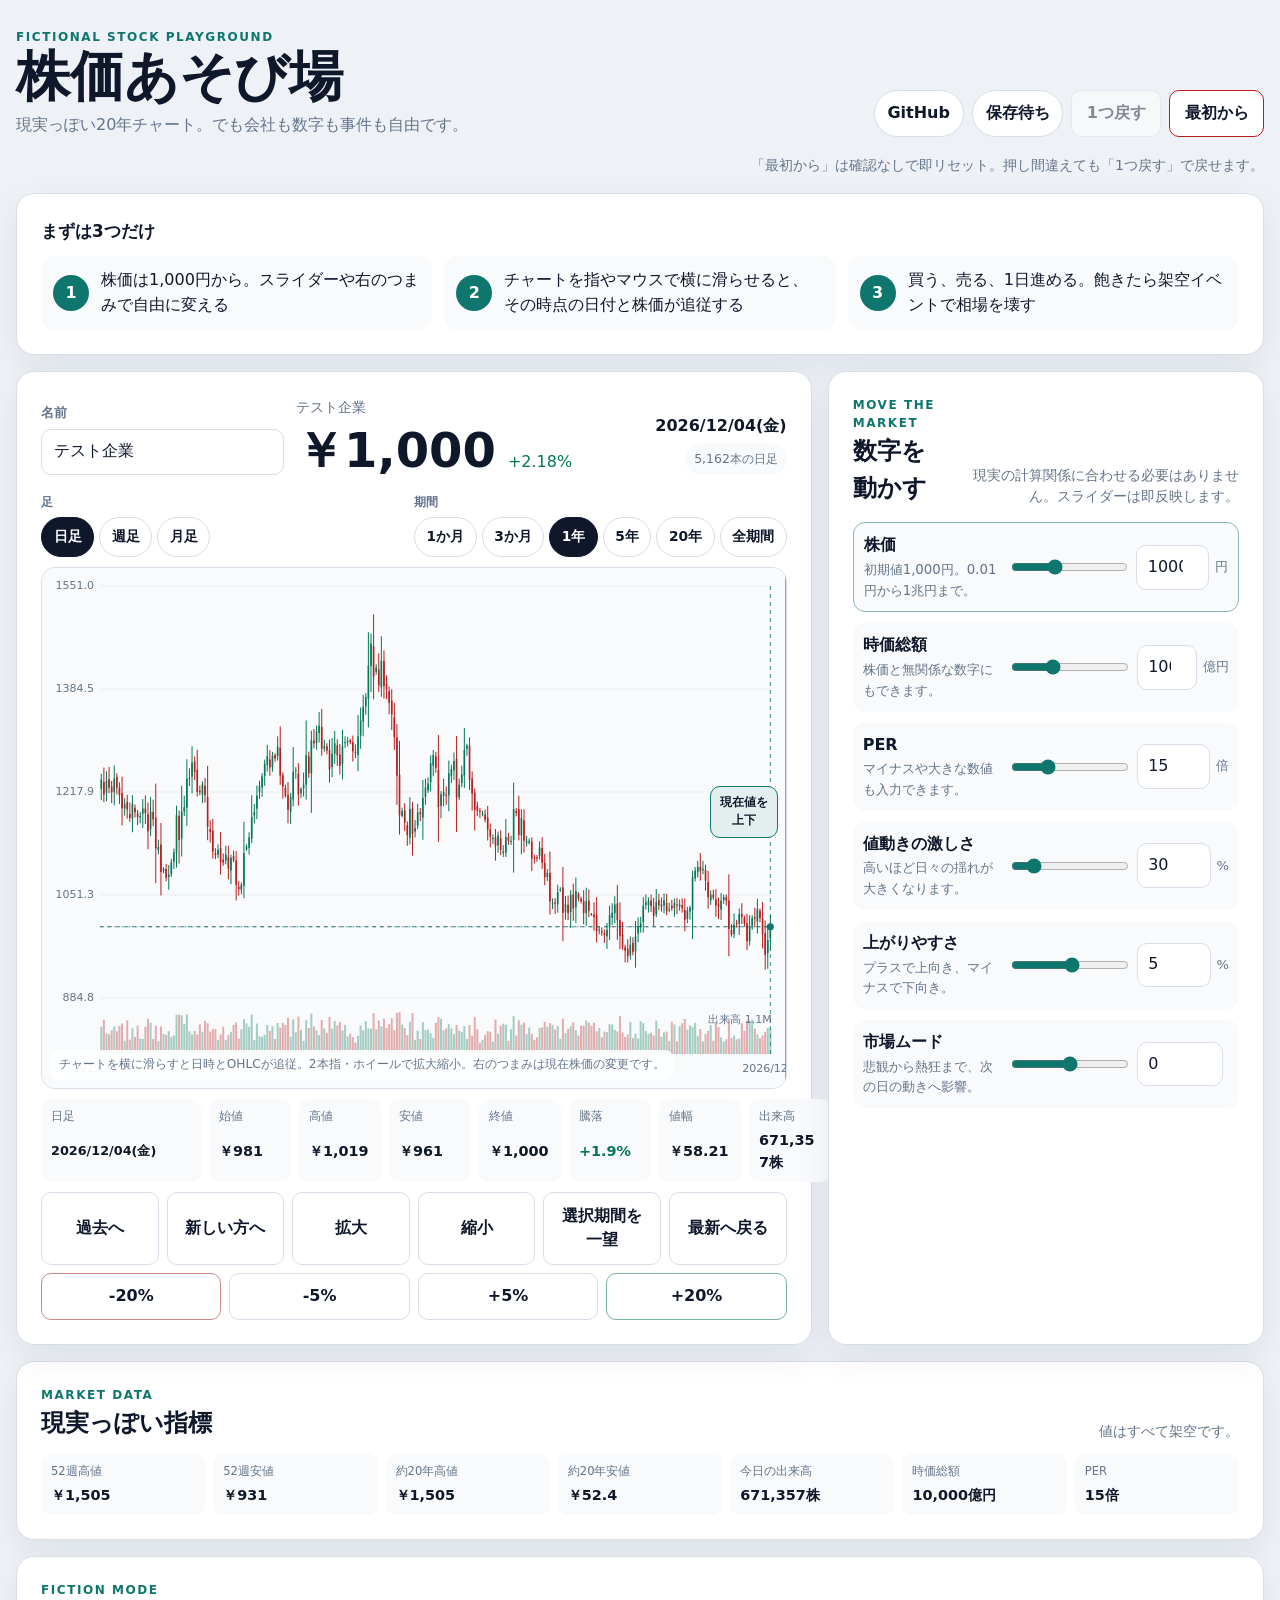
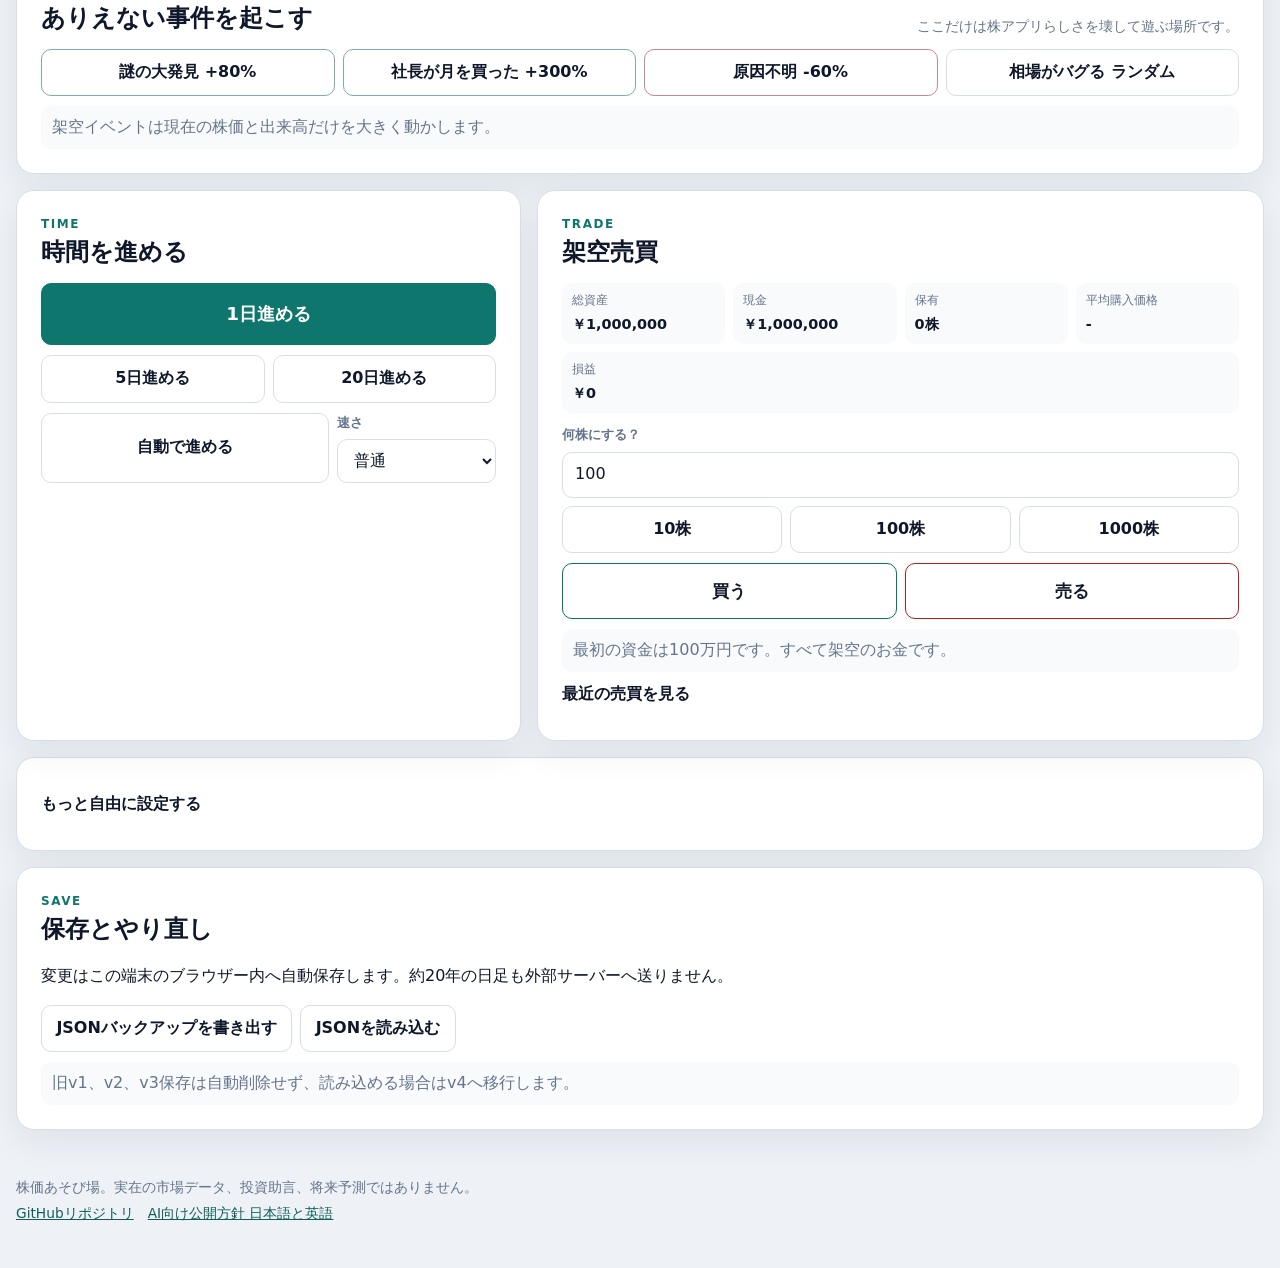
==== commit 41939946: "20年チャートとスライド追従表示を追加 約20年の架空日足、出来高、5年/20年レンジ、横スライド中の追従OHLC表示、現実風統計、架空イベント、確認なし即リセットとUndo復旧、v4保存移行を追加。" ====
--- a/index.html
+++ b/index.html
@@ -3,17 +3,17 @@
 <head>
   <meta charset="utf-8">
   <meta name="viewport" content="width=device-width, initial-scale=1, viewport-fit=cover">
-  <meta name="description" content="テスト企業の株価を1,000円から始め、現実らしい日付と日足・週足・月足を使いながら自由な値動きで遊べる架空株価サンドボックスです。">
+  <meta name="description" content="株価1,000円から始め、約20年の架空日足、週足、月足を指で滑らせて確認しながら自由な値動きで遊べる株価サンドボックスです。">
   <meta name="robots" content="index,follow">
   <meta name="referrer" content="no-referrer">
   <meta name="color-scheme" content="light dark">
   <meta name="theme-color" content="#0f172a">
   <meta property="og:type" content="website">
-  <meta property="og:title" content="株価あそび場 | 日付つき架空株価シミュレーター">
-  <meta property="og:description" content="株価1,000円から開始。日付、曜日、日足・週足・月足を備えた、現実っぽい見た目で自由に遊べる架空株価サンドボックス。">
+  <meta property="og:title" content="株価あそび場 | 20年チャートの架空株価シミュレーター">
+  <meta property="og:description" content="現実っぽい日付、ローソク足、出来高。数字と事件は自由。約20年の架空相場を指で滑らせて遊べます。">
   <meta property="og:url" content="https://abcderp2.github.io/stocktrading0/">
   <meta http-equiv="Content-Security-Policy" content="default-src 'self'; script-src 'self'; style-src 'self'; img-src 'self' data:; connect-src 'none'; font-src 'self'; object-src 'none'; base-uri 'none'; form-action 'none'; frame-src 'none'; media-src 'none'; worker-src 'none'">
-  <title>株価あそび場 | 日付つき架空株価シミュレーター</title>
+  <title>株価あそび場 | 20年チャートの架空株価シミュレーター</title>
   <link rel="canonical" href="https://abcderp2.github.io/stocktrading0/">
   <link rel="stylesheet" href="assets/css/style.css">
   <script defer src="assets/js/market-engine.js"></script>
@@ -28,7 +28,7 @@
     <div>
       <p class="eyebrow">FICTIONAL STOCK PLAYGROUND</p>
       <h1>株価あそび場</h1>
-      <p class="lead">現実みたいな日付とローソク足。でも値動きと数字は自由です。</p>
+      <p class="lead">現実っぽい20年チャート。でも会社も数字も事件も自由です。</p>
     </div>
     <div class="header-actions">
       <a class="status-pill" href="https://github.com/abcderp2/stocktrading0" target="_blank" rel="noopener noreferrer" aria-label="GitHubリポジトリを新しいタブで開く">GitHub</a>
@@ -36,15 +36,16 @@
       <button id="undo-action" type="button" disabled>1つ戻す</button>
       <button id="reset-data" class="danger-button" type="button">最初から</button>
     </div>
+    <p class="reset-note">「最初から」は確認なしで即リセット。押し間違えても「1つ戻す」で戻せます。</p>
   </header>
 
   <main id="main" class="page-shell">
     <section class="quick-guide panel" aria-labelledby="guide-title">
       <h2 id="guide-title">まずは3つだけ</h2>
       <div class="guide-grid">
-        <div><strong>1</strong><span>株価は1,000円から。スライダーやチャートで自由に動かす</span></div>
-        <div><strong>2</strong><span>日足・週足・月足を切り替えてチャートを見る</span></div>
-        <div><strong>3</strong><span>買う、売る、1日進めるを押して日付を進める</span></div>
+        <div><strong>1</strong><span>株価は1,000円から。スライダーや右のつまみで自由に変える</span></div>
+        <div><strong>2</strong><span>チャートを指やマウスで横に滑らせると、その時点の日付と株価が追従する</span></div>
+        <div><strong>3</strong><span>買う、売る、1日進める。飽きたら架空イベントで相場を壊す</span></div>
       </div>
     </section>
 
@@ -55,14 +56,14 @@
             <span>名前</span>
             <input id="company-name" type="text" maxlength="40" autocomplete="off" value="テスト企業">
           </label>
-          <div class="quote">
+          <div class="quote" id="chart-title">
             <span id="company-name-display">テスト企業</span>
             <strong id="current-price">¥1,000</strong>
             <span id="price-change" class="muted">0.00%</span>
           </div>
           <div class="date-block">
             <span id="market-date" class="market-date">----</span>
-            <span id="day-label" class="day-pill">60営業日目</span>
+            <span id="day-label" class="day-pill">約20年の日足</span>
           </div>
         </div>
 
@@ -79,28 +80,32 @@
             <span>期間</span>
             <div class="segmented" id="range-controls">
               <button class="range-button" type="button" data-range="1m" aria-pressed="false">1か月</button>
-              <button class="range-button active" type="button" data-range="3m" aria-pressed="true">3か月</button>
-              <button class="range-button" type="button" data-range="1y" aria-pressed="false">1年</button>
+              <button class="range-button" type="button" data-range="3m" aria-pressed="false">3か月</button>
+              <button class="range-button active" type="button" data-range="1y" aria-pressed="true">1年</button>
+              <button class="range-button" type="button" data-range="5y" aria-pressed="false">5年</button>
+              <button id="range-20y" class="range-button" type="button" data-range="20y" aria-pressed="false">20年</button>
               <button class="range-button" type="button" data-range="all" aria-pressed="false">全期間</button>
             </div>
           </div>
         </div>
 
         <div class="chart-wrap">
-          <canvas id="market-chart" role="img" aria-label="テスト企業のローソク足チャート。横ドラッグで過去を見られ、タップするとその足の始値、高値、安値、終値を確認できます。">チャートを描画できない環境では、下の数値操作を利用できます。</canvas>
+          <canvas id="market-chart" role="img" aria-label="約20年の架空株価ローソク足チャート。指やマウスで横に滑らせると日付と値が追従し、横方向に履歴を移動できます。2本指またはホイールで拡大縮小できます。">チャートを描画できない環境では、下の詳細と数値操作を利用できます。</canvas>
           <button id="price-drag-handle" class="price-drag-handle" type="button" role="slider"
-            aria-label="株価を上下に動かす" aria-valuemin="0.01" aria-valuemax="1000000000000"
-            aria-valuenow="1000" aria-valuetext="1000円">上下に動かす</button>
-          <div class="chart-hint">右のつまみで株価変更。ローソクをタップすると詳細表示</div>
-        </div>
-
-        <div class="candle-detail" aria-live="polite" aria-label="選択したローソク足の詳細">
-          <div class="detail-date"><span id="detail-period">最新の日足</span><strong id="detail-date">-</strong></div>
+            aria-label="現在の株価を上下に動かす" aria-valuemin="0.01" aria-valuemax="1000000000000"
+            aria-valuenow="1000" aria-valuetext="1000円">現在値を上下</button>
+          <div class="chart-hint">チャートを横に滑らすと日時とOHLCが追従。2本指・ホイールで拡大縮小。右のつまみは現在株価の変更です。</div>
+        </div>
+
+        <div class="candle-detail" aria-live="polite" aria-label="選択中のローソク足の詳細">
+          <div class="detail-date"><span id="detail-period">日足</span><strong id="detail-date">-</strong></div>
           <div><span>始値</span><strong id="detail-open">-</strong></div>
           <div><span>高値</span><strong id="detail-high">-</strong></div>
           <div><span>安値</span><strong id="detail-low">-</strong></div>
           <div><span>終値</span><strong id="detail-close">-</strong></div>
+          <div><span>騰落</span><strong id="detail-change">-</strong></div>
           <div><span>値幅</span><strong id="detail-range">-</strong></div>
+          <div><span>出来高</span><strong id="detail-volume">-</strong></div>
         </div>
 
         <div class="chart-toolbar" aria-label="チャートを見る">
@@ -108,6 +113,7 @@
           <button id="chart-newer" type="button">新しい方へ</button>
           <button id="chart-zoom-in" type="button">拡大</button>
           <button id="chart-zoom-out" type="button">縮小</button>
+          <button id="chart-fit" type="button">選択期間を一望</button>
           <button id="chart-reset" type="button">最新へ戻る</button>
         </div>
 
@@ -125,17 +131,17 @@
             <p class="kicker">MOVE THE MARKET</p>
             <h2 id="controls-title">数字を動かす</h2>
           </div>
-          <p>スライダーはすぐ反映。右の数字欄へ直接入力もできます。</p>
+          <p>現実の計算関係に合わせる必要はありません。スライダーは即反映します。</p>
         </div>
 
         <div class="control-stack">
           <div class="control-row featured-control">
-            <div class="control-label"><strong>株価</strong><small>初期値1,000円。0.01円から1兆円まで自由です。</small></div>
+            <div class="control-label"><strong>株価</strong><small>初期値1,000円。0.01円から1兆円まで。</small></div>
             <input id="price-slider" type="range" min="0" max="1400" step="1" value="500" aria-label="株価スライダー">
             <div class="number-with-unit"><input id="price-number" type="number" inputmode="decimal" min="0.01" max="1000000000000" step="0.01" aria-label="株価 直接入力 円"><span>円</span></div>
           </div>
           <div class="control-row">
-            <div class="control-label"><strong>時価総額</strong><small>現実の計算関係を無視して自由に設定できます。</small></div>
+            <div class="control-label"><strong>時価総額</strong><small>株価と無関係な数字にもできます。</small></div>
             <input id="market-cap-slider" type="range" min="0" max="1201" step="1" value="401" aria-label="時価総額スライダー">
             <div class="number-with-unit"><input id="market-cap-number" type="number" inputmode="decimal" min="0" max="1000000000000" step="0.1" aria-label="時価総額 直接入力 億円"><span>億円</span></div>
           </div>
@@ -145,17 +151,17 @@
             <div class="number-with-unit"><input id="per-number" type="number" inputmode="decimal" min="-10000" max="10000" step="0.1" aria-label="PER 直接入力 倍"><span>倍</span></div>
           </div>
           <div class="control-row">
-            <div class="control-label"><strong>値動きの激しさ</strong><small>高いほど1日ごとの揺れが大きくなります。</small></div>
+            <div class="control-label"><strong>値動きの激しさ</strong><small>高いほど日々の揺れが大きくなります。</small></div>
             <input id="volatility-slider" type="range" min="0" max="200" step="1" value="30" aria-label="値動きの激しさ">
             <div class="number-with-unit"><input id="volatility-number" type="number" inputmode="decimal" min="0" max="500" step="0.1" aria-label="値動きの激しさ 直接入力 パーセント"><span>%</span></div>
           </div>
           <div class="control-row">
-            <div class="control-label"><strong>上がりやすさ</strong><small>プラスで上向き、マイナスで下向きの傾向です。</small></div>
+            <div class="control-label"><strong>上がりやすさ</strong><small>プラスで上向き、マイナスで下向き。</small></div>
             <input id="drift-slider" type="range" min="-100" max="100" step="1" value="5" aria-label="上がりやすさ">
             <div class="number-with-unit"><input id="drift-number" type="number" inputmode="decimal" min="-500" max="500" step="0.1" aria-label="上がりやすさ 直接入力 パーセント"><span>%</span></div>
           </div>
           <div class="control-row">
-            <div class="control-label"><strong>市場ムード</strong><small>悲観から熱狂まで、次の日の動きへ少し影響します。</small></div>
+            <div class="control-label"><strong>市場ムード</strong><small>悲観から熱狂まで、次の日の動きへ影響。</small></div>
             <input id="mood-slider" type="range" min="-100" max="100" step="1" value="0" aria-label="市場ムード">
             <div class="number-with-unit"><input id="mood-number" type="number" inputmode="numeric" min="-100" max="100" step="1" aria-label="市場ムード 直接入力"><span></span></div>
           </div>
@@ -163,23 +169,56 @@
       </section>
     </section>
 
+    <section class="panel stats-panel" aria-labelledby="stats-title">
+      <div class="section-title compact-title">
+        <div><p class="kicker">MARKET DATA</p><h2 id="stats-title">現実っぽい指標</h2></div>
+        <p>値はすべて架空です。</p>
+      </div>
+      <div class="stats-grid">
+        <div><span>52週高値</span><strong id="stat-52-high">-</strong></div>
+        <div><span>52週安値</span><strong id="stat-52-low">-</strong></div>
+        <div><span>約20年高値</span><strong id="stat-20-high">-</strong></div>
+        <div><span>約20年安値</span><strong id="stat-20-low">-</strong></div>
+        <div><span>今日の出来高</span><strong id="stat-volume">-</strong></div>
+        <div><span>時価総額</span><strong id="stat-market-cap">-</strong></div>
+        <div><span>PER</span><strong id="stat-per">-</strong></div>
+      </div>
+    </section>
+
+    <section class="panel fiction-panel" aria-labelledby="fiction-title">
+      <div class="section-title compact-title">
+        <div><p class="kicker">FICTION MODE</p><h2 id="fiction-title">ありえない事件を起こす</h2></div>
+        <p>ここだけは株アプリらしさを壊して遊ぶ場所です。</p>
+      </div>
+      <div class="event-grid">
+        <button class="fiction-event positive-action" type="button" data-percent="80" data-label="謎の大発見">謎の大発見 +80%</button>
+        <button class="fiction-event positive-action" type="button" data-percent="300" data-label="社長が月を買った">社長が月を買った +300%</button>
+        <button class="fiction-event negative-action" type="button" data-percent="-60" data-label="原因不明の暴落">原因不明 -60%</button>
+        <button class="fiction-event" type="button" data-random="true">相場がバグる ランダム</button>
+      </div>
+      <p id="event-message" class="notice" aria-live="polite">架空イベントは現在の株価と出来高だけを大きく動かします。</p>
+    </section>
+
     <section class="action-grid">
       <section class="panel time-panel" aria-labelledby="time-title">
-        <div class="section-title compact-title"><div><p class="kicker">TIME</p><h2 id="time-title">日付を進める</h2></div></div>
+        <div class="section-title compact-title">
+          <div><p class="kicker">TIME</p><h2 id="time-title">時間を進める</h2></div>
+        </div>
         <button id="step-1" class="hero-action" type="button">1日進める</button>
-        <p id="calendar-note" class="small-note">初期設定では土日を飛ばして次の平日へ進みます。</p>
         <div class="button-grid">
           <button id="step-5" type="button">5日進める</button>
           <button id="step-20" type="button">20日進める</button>
         </div>
         <div class="auto-row">
           <button id="toggle-play" type="button" aria-pressed="false">自動で進める</button>
-          <label><span>速さ</span><select id="play-speed"><option value="1400">ゆっくり</option><option value="800" selected>普通</option><option value="350">速い</option></select></label>
+          <label><span>速さ</span><select id="play-speed"><option value="1500">ゆっくり</option><option value="900" selected>普通</option><option value="400">速い</option></select></label>
         </div>
       </section>
 
       <section class="panel trade-panel" aria-labelledby="trade-title">
-        <div class="section-title compact-title"><div><p class="kicker">TRADE</p><h2 id="trade-title">買ってみる</h2></div></div>
+        <div class="section-title compact-title">
+          <div><p class="kicker">TRADE</p><h2 id="trade-title">架空売買</h2></div>
+        </div>
         <div class="portfolio-grid">
           <div><span>総資産</span><strong id="portfolio-total">-</strong></div>
           <div><span>現金</span><strong id="portfolio-cash">-</strong></div>
@@ -187,15 +226,24 @@
           <div><span>平均購入価格</span><strong id="average-price">-</strong></div>
           <div class="wide-stat"><span>損益</span><strong id="portfolio-profit">-</strong></div>
         </div>
-        <label class="trade-quantity"><span>何株にする？</span><input id="trade-quantity" type="number" inputmode="numeric" min="1" max="100000000" step="1" value="100"></label>
+        <label class="trade-quantity">
+          <span>何株にする？</span>
+          <input id="trade-quantity" type="number" inputmode="numeric" min="1" max="100000000" step="1" value="100">
+        </label>
         <div class="preset-row">
           <button class="quantity-preset" type="button" data-quantity="10">10株</button>
           <button class="quantity-preset" type="button" data-quantity="100">100株</button>
           <button class="quantity-preset" type="button" data-quantity="1000">1000株</button>
         </div>
-        <div class="trade-buttons"><button id="buy-button" class="buy-button" type="button">買う</button><button id="sell-button" class="sell-button" type="button">売る</button></div>
+        <div class="trade-buttons">
+          <button id="buy-button" class="buy-button" type="button">買う</button>
+          <button id="sell-button" class="sell-button" type="button">売る</button>
+        </div>
         <p id="trade-message" class="notice" aria-live="polite">最初の資金は100万円です。すべて架空のお金です。</p>
-        <details><summary>最近の売買を見る</summary><ol id="trade-log" class="trade-log"></ol></details>
+        <details>
+          <summary>最近の売買を見る</summary>
+          <ol id="trade-log" class="trade-log"></ol>
+        </details>
       </section>
     </section>
 
@@ -204,35 +252,32 @@
         <summary>もっと自由に設定する</summary>
         <div class="advanced-grid">
           <label><span>銘柄コード</span><input id="company-ticker" type="text" maxlength="10" autocomplete="off" value="TEST"></label>
-          <label><span>市場カレンダー</span><select id="calendar-mode"><option value="weekdays">平日のみ</option><option value="everyday">365日</option></select></label>
           <label><span>材料への反応</span><input id="sensitivity-number" type="number" inputmode="decimal" min="0" max="10" step="0.1" value="1"></label>
           <label><span>指標の動き方</span><select id="logic-mode"><option value="free">株価と別々に動かす</option><option value="linked">株価に比例させる</option></select></label>
+          <label><span>市場カレンダー</span><select id="calendar-mode"><option value="weekdays">平日＋年末年始休場風</option><option value="everyday">365日市場</option></select></label>
           <label><span>取引コスト</span><div class="number-with-unit"><input id="trade-fee" type="number" inputmode="decimal" min="0" max="10" step="0.01" value="0"><span>%</span></div></label>
           <label class="check-row"><input id="allow-short" type="checkbox"><span>空売りを許可</span></label>
           <label class="check-row"><input id="allow-negative-cash" type="checkbox"><span>現金がマイナスでも買える</span></label>
         </div>
+        <p class="small-note">平日市場の休場日は、土日と年末年始の一部だけを簡略化した架空ルールです。実際の取引所の祝日カレンダーではありません。</p>
       </details>
     </section>
 
     <section class="panel data-panel" aria-labelledby="data-title">
-      <div class="section-title compact-title"><div><p class="kicker">SAVE</p><h2 id="data-title">保存とやり直し</h2></div></div>
-      <p>変更はこの端末のブラウザー内へ自動保存します。旧版の保存データは削除せず、新形式へ読み替えられます。</p>
-      <div class="button-grid data-actions">
-        <button id="export-data" type="button">JSONバックアップ</button>
-        <label class="file-button">JSONを読み込む<input id="import-data" type="file" accept="application/json,.json"></label>
-      </div>
-      <p id="data-message" class="notice" aria-live="polite">「1つ戻す」と「最初から」で簡単にやり直せます。</p>
-    </section>
-
-    <section class="panel info-panel" aria-labelledby="info-title">
-      <h2 id="info-title">このサイトについて</h2>
-      <p>企業、株価、時価総額、PER、値動き、売買結果はすべて架空です。日付とローソク足の見た目は現実らしくしていますが、投資助言や実市場の再現ではありません。</p>
-      <p>外部株価API、アカウント、広告、解析、課金、外部JavaScriptは使いません。</p>
+      <div class="section-title compact-title">
+        <div><p class="kicker">SAVE</p><h2 id="data-title">保存とやり直し</h2></div>
+      </div>
+      <p>変更はこの端末のブラウザー内へ自動保存します。約20年の日足も外部サーバーへ送りません。</p>
+      <div class="data-actions">
+        <button id="export-data" type="button">JSONバックアップを書き出す</button>
+        <label class="file-button"><span>JSONを読み込む</span><input id="import-data" type="file" accept="application/json,.json"></label>
+      </div>
+      <p id="data-message" class="notice" aria-live="polite">旧v1、v2、v3保存は自動削除せず、読み込める場合はv4へ移行します。</p>
     </section>
   </main>
 
   <footer class="site-footer">
-    <p>株価あそび場。架空株価シミュレーター。実在市場データは使用しません。</p>
+    <p>株価あそび場。実在の市場データ、投資助言、将来予測ではありません。</p>
     <p><a href="https://github.com/abcderp2/stocktrading0" target="_blank" rel="noopener noreferrer">GitHubリポジトリ</a>　<a href="llms.txt">AI向け公開方針 日本語と英語</a></p>
   </footer>
 </body>
--- a/assets/css/style.css
+++ b/assets/css/style.css
@@ -3,182 +3,176 @@
   --bg: #eef2f7;
   --panel: #ffffff;
   --panel-soft: #f8fafc;
-  --text: #111827;
+  --text: #0f172a;
   --muted: #64748b;
-  --border: #d5dbe4;
+  --border: #d8dee8;
   --accent: #0f766e;
-  --accent-soft: #ccfbf1;
-  --danger: #b91c1c;
+  --accent-strong: #115e59;
   --positive: #047857;
   --negative: #b91c1c;
   --focus: #2563eb;
-  --shadow: 0 1px 3px rgb(15 23 42 / 0.09);
-  --radius: 16px;
-  font-family: system-ui, -apple-system, BlinkMacSystemFont, "Segoe UI", sans-serif;
-}
-@media (prefers-color-scheme: dark) {
-  :root {
-    --bg: #090f1d;
-    --panel: #111827;
-    --panel-soft: #172033;
-    --text: #f8fafc;
-    --muted: #a8b3c7;
-    --border: #334155;
-    --accent: #5eead4;
-    --accent-soft: #163d39;
-    --danger: #fca5a5;
-    --positive: #6ee7b7;
-    --negative: #fca5a5;
-    --focus: #93c5fd;
-    --shadow: none;
-  }
+  --shadow: 0 12px 35px rgba(15, 23, 42, 0.07);
 }
 * { box-sizing: border-box; }
-html { -webkit-text-size-adjust: 100%; text-size-adjust: 100%; }
-body { margin: 0; min-width: 320px; background: var(--bg); color: var(--text); line-height: 1.55; }
+html { min-width: 320px; background: var(--bg); }
+body {
+  margin: 0;
+  min-width: 320px;
+  color: var(--text);
+  background: var(--bg);
+  font-family: system-ui, -apple-system, BlinkMacSystemFont, "Segoe UI", sans-serif;
+  line-height: 1.55;
+}
 button, input, select { font: inherit; }
-button, select, input[type="text"], input[type="number"], .file-button, a.status-pill { min-height: 44px; }
-button, .file-button, a.status-pill { border: 1px solid var(--border); border-radius: 11px; background: var(--panel-soft); color: var(--text); padding: 0.65rem 0.8rem; cursor: pointer; touch-action: manipulation; text-decoration: none; }
-button:hover, .file-button:hover, a.status-pill:hover { border-color: var(--accent); }
-button:focus-visible, input:focus-visible, select:focus-visible, summary:focus-visible, .file-button:focus-within, a:focus-visible { outline: 3px solid var(--focus); outline-offset: 2px; }
-button:disabled { opacity: 0.48; cursor: not-allowed; }
-.skip-link { position: absolute; left: 0.75rem; top: -5rem; z-index: 100; padding: 0.7rem 0.9rem; border-radius: 10px; background: var(--text); color: var(--panel); }
-.skip-link:focus { top: 0.75rem; }
-.site-header, .site-footer, .page-shell { width: min(1480px, calc(100% - 24px)); margin-inline: auto; }
-.site-header { display: flex; align-items: flex-start; justify-content: space-between; gap: 1rem; padding: 1.35rem 0 0.9rem; }
-.site-header h1 { margin: 0 0 0.2rem; font-size: clamp(1.8rem, 5vw, 2.7rem); line-height: 1.1; }
-.site-header p, .panel p, .panel h2 { margin-top: 0; }
-.eyebrow, .kicker { margin-bottom: 0.2rem; color: var(--muted); font-size: 0.75rem; letter-spacing: 0.12em; }
-.lead { margin-bottom: 0; color: var(--muted); }
-.header-actions { display: flex; flex-wrap: wrap; justify-content: flex-end; gap: 0.45rem; }
-.status-pill { display: inline-flex; align-items: center; justify-content: center; color: var(--muted); }
-.page-shell { display: grid; gap: 12px; }
-.panel { min-width: 0; border: 1px solid var(--border); border-radius: var(--radius); background: var(--panel); box-shadow: var(--shadow); padding: 1rem; }
-.quick-guide h2 { margin-bottom: 0.75rem; font-size: 1.05rem; }
-.guide-grid { display: grid; grid-template-columns: repeat(3, minmax(0, 1fr)); gap: 0.65rem; }
-.guide-grid > div { display: flex; align-items: center; gap: 0.65rem; min-width: 0; padding: 0.7rem; border-radius: 12px; background: var(--panel-soft); }
-.guide-grid strong { display: grid; place-items: center; flex: 0 0 32px; height: 32px; border-radius: 999px; background: var(--accent); color: #fff; }
-.workspace { display: grid; grid-template-columns: minmax(0, 1.7fr) minmax(290px, 0.9fr); gap: 12px; align-items: start; }
-.instrument-header { display: grid; grid-template-columns: minmax(180px, 0.8fr) minmax(200px, 1.1fr) auto; gap: 0.8rem; align-items: end; margin-bottom: 0.8rem; }
-.name-field { display: grid; gap: 0.3rem; }
-.name-field span, .trade-quantity span, .advanced-grid label > span:first-child, .auto-row label > span:first-child { color: var(--muted); font-size: 0.78rem; }
-.name-field input, .trade-quantity input, .advanced-grid input, .advanced-grid select, .auto-row select, .number-with-unit input { width: 100%; min-width: 0; border: 1px solid var(--border); border-radius: 10px; background: var(--panel-soft); color: var(--text); padding: 0.58rem 0.65rem; }
-.quote { display: grid; justify-items: start; line-height: 1.2; }
-.quote > span:first-child { color: var(--muted); font-size: 0.86rem; }
-.quote strong { font-size: clamp(1.6rem, 5vw, 2.5rem); font-variant-numeric: tabular-nums; }
-.date-block { display: grid; justify-items: end; gap: 0.25rem; }
-.market-date { font-weight: 700; white-space: nowrap; }
-.day-pill { padding: 0.25rem 0.55rem; border-radius: 999px; background: var(--panel-soft); color: var(--muted); font-size: 0.8rem; white-space: nowrap; }
-.chart-modes { display: flex; flex-wrap: wrap; justify-content: space-between; gap: 0.7rem; margin-bottom: 0.65rem; }
-.mode-group { display: flex; align-items: center; gap: 0.45rem; min-width: 0; }
-.mode-group > span { color: var(--muted); font-size: 0.78rem; }
-.segmented { display: flex; flex-wrap: wrap; gap: 0.3rem; }
-.segmented button { min-height: 40px; padding: 0.45rem 0.7rem; }
-.segmented button.active, .segmented button[aria-pressed="true"] { border-color: var(--accent); background: var(--accent-soft); }
-.chart-wrap { position: relative; min-height: 380px; border: 1px solid var(--border); border-radius: 14px; overflow: hidden; background: var(--panel-soft); }
-#market-chart { display: block; width: 100%; height: 390px; touch-action: pan-y; }
-.price-drag-handle { position: absolute; right: 8px; top: 44%; z-index: 2; width: 62px; min-height: 48px; border-color: var(--accent); background: var(--accent-soft); font-size: 0.72rem; line-height: 1.1; cursor: ns-resize; touch-action: none; }
-.price-drag-handle.dragging { transform: scale(1.04); }
-.chart-hint { position: absolute; left: 0.55rem; bottom: 0.45rem; max-width: calc(100% - 1.1rem); padding: 0.18rem 0.4rem; border-radius: 6px; background: var(--panel); color: var(--muted); font-size: 0.72rem; pointer-events: none; }
-.candle-detail { display: grid; grid-template-columns: minmax(150px, 1.4fr) repeat(5, minmax(80px, 1fr)); gap: 0.45rem; margin-top: 0.65rem; }
-.candle-detail > div { min-width: 0; padding: 0.55rem 0.6rem; border: 1px solid var(--border); border-radius: 10px; background: var(--panel-soft); }
-.candle-detail span { display: block; color: var(--muted); font-size: 0.7rem; }
-.candle-detail strong { display: block; overflow: hidden; text-overflow: ellipsis; white-space: nowrap; font-size: 0.88rem; font-variant-numeric: tabular-nums; }
-.detail-date strong { font-size: 0.82rem; }
-.chart-toolbar { display: grid; grid-template-columns: repeat(5, minmax(0, 1fr)); gap: 0.4rem; margin-top: 0.6rem; }
-.quick-price-row { display: grid; grid-template-columns: repeat(4, minmax(0, 1fr)); gap: 0.45rem; margin-top: 0.55rem; }
-.positive-action { color: var(--positive); }
-.negative-action { color: var(--negative); }
-.section-title { display: flex; align-items: flex-start; justify-content: space-between; gap: 1rem; margin-bottom: 0.7rem; }
-.section-title h2 { margin-bottom: 0; font-size: 1.1rem; }
-.section-title > p { max-width: 18rem; margin-bottom: 0; color: var(--muted); font-size: 0.82rem; }
-.control-stack { display: grid; gap: 0.65rem; }
-.control-row { display: grid; grid-template-columns: minmax(0, 1.05fr) minmax(0, 1.2fr) minmax(0, 0.75fr); align-items: center; gap: 0.55rem; padding: 0.65rem; border: 1px solid var(--border); border-radius: 12px; background: var(--panel-soft); }
-.control-row > * { min-width: 0; }
-.featured-control { border-color: var(--accent); }
-.control-label { display: grid; gap: 0.1rem; }
-.control-label small { color: var(--muted); font-size: 0.73rem; }
-.control-row input[type="range"] { width: 100%; min-height: 32px; }
-.number-with-unit { display: grid; grid-template-columns: minmax(0, 1fr) auto; align-items: center; gap: 0.35rem; }
-.number-with-unit span { color: var(--muted); font-size: 0.78rem; white-space: nowrap; }
-.action-grid { display: grid; grid-template-columns: minmax(250px, 0.75fr) minmax(0, 1.35fr); gap: 12px; }
-.compact-title { margin-bottom: 0.6rem; }
-.hero-action { width: 100%; min-height: 58px; border-color: var(--accent); background: var(--accent); color: #fff; font-weight: 700; font-size: 1.08rem; }
-.button-grid { display: grid; grid-template-columns: repeat(2, minmax(0, 1fr)); gap: 0.5rem; margin-top: 0.55rem; }
-.small-note { margin-bottom: 0.45rem; color: var(--muted); font-size: 0.8rem; }
-.auto-row { display: grid; grid-template-columns: minmax(0, 1fr) minmax(120px, 0.7fr); gap: 0.5rem; margin-top: 0.55rem; }
-.auto-row label { display: grid; gap: 0.2rem; }
-.portfolio-grid { display: grid; grid-template-columns: repeat(4, minmax(0, 1fr)); gap: 0.45rem; }
-.portfolio-grid > div { min-width: 0; padding: 0.55rem; border-radius: 10px; background: var(--panel-soft); border: 1px solid var(--border); }
-.portfolio-grid span { display: block; color: var(--muted); font-size: 0.72rem; }
-.portfolio-grid strong { display: block; overflow: hidden; text-overflow: ellipsis; white-space: nowrap; font-variant-numeric: tabular-nums; }
-.wide-stat { grid-column: span 4; }
-.trade-quantity { display: grid; gap: 0.25rem; margin-top: 0.7rem; }
-.preset-row { display: grid; grid-template-columns: repeat(3, minmax(0, 1fr)); gap: 0.45rem; margin-top: 0.45rem; }
-.trade-buttons { display: grid; grid-template-columns: repeat(2, minmax(0, 1fr)); gap: 0.55rem; margin-top: 0.55rem; }
-.trade-buttons button { min-height: 56px; font-weight: 700; }
-.buy-button { border-color: var(--positive); color: var(--positive); }
-.sell-button { border-color: var(--negative); color: var(--negative); }
-.notice { min-height: 1.5em; margin: 0.65rem 0; color: var(--muted); font-size: 0.84rem; }
-.notice.warning { color: var(--danger); }
-.trade-log { max-height: 200px; overflow: auto; padding-left: 1.4rem; font-size: 0.82rem; }
-.advanced-panel summary { cursor: pointer; font-weight: 650; }
-.advanced-grid { display: grid; grid-template-columns: repeat(3, minmax(0, 1fr)); gap: 0.65rem; margin-top: 0.75rem; }
-.advanced-grid label:not(.check-row) { display: grid; gap: 0.25rem; min-width: 0; }
-.check-row { display: flex; align-items: center; gap: 0.55rem; min-height: 44px; }
-.check-row input { width: 20px; height: 20px; }
-.data-actions { max-width: 520px; }
-.file-button { display: inline-flex; align-items: center; justify-content: center; text-align: center; position: relative; }
-.file-button input { position: absolute; width: 1px; height: 1px; overflow: hidden; clip-path: inset(50%); white-space: nowrap; }
-.info-panel { color: var(--muted); }
-.info-panel h2 { color: var(--text); font-size: 1.05rem; }
-.site-footer { padding: 1.3rem 0 2.3rem; color: var(--muted); font-size: 0.8rem; }
+button, input, select, summary, .file-button { min-height: 44px; }
+button, select, input[type="text"], input[type="number"] {
+  border: 1px solid var(--border); border-radius: 10px; background: var(--panel); color: var(--text);
+}
+button { padding: 0.65rem 0.9rem; cursor: pointer; font-weight: 700; }
+button:hover { border-color: var(--accent); }
+button:disabled { cursor: not-allowed; opacity: 0.48; }
+button:focus-visible, input:focus-visible, select:focus-visible, summary:focus-visible, a:focus-visible { outline: 3px solid var(--focus); outline-offset: 2px; }
+a { color: var(--accent-strong); }
+.skip-link { position: fixed; left: 0.75rem; top: 0.75rem; z-index: 100; transform: translateY(-160%); padding: 0.65rem 0.85rem; border-radius: 8px; background: var(--panel); }
+.skip-link:focus { transform: translateY(0); }
+.site-header, .page-shell, .site-footer { width: min(1500px, calc(100% - 32px)); margin-inline: auto; }
+.site-header { padding: 28px 0 16px; display: grid; grid-template-columns: minmax(0, 1fr) auto; gap: 18px; align-items: end; }
+.site-header h1 { margin: 0.1rem 0 0.2rem; font-size: clamp(1.9rem, 5vw, 3.4rem); line-height: 1.05; }
+.eyebrow, .kicker { margin: 0; color: var(--accent); font-size: 0.75rem; font-weight: 800; letter-spacing: 0.13em; }
+.lead { margin: 0.45rem 0 0; color: var(--muted); max-width: 58rem; }
+.header-actions { display: flex; flex-wrap: wrap; justify-content: flex-end; gap: 8px; }
+.status-pill { display: inline-flex; align-items: center; min-height: 44px; padding: 0.55rem 0.8rem; border: 1px solid var(--border); border-radius: 999px; background: var(--panel); color: var(--text); text-decoration: none; font-weight: 700; }
+.reset-note { grid-column: 1 / -1; margin: 0; color: var(--muted); font-size: 0.88rem; text-align: right; }
+.page-shell { padding-bottom: 42px; }
+.panel { min-width: 0; border: 1px solid var(--border); border-radius: 18px; background: var(--panel); box-shadow: var(--shadow); padding: clamp(14px, 2.2vw, 24px); }
+.quick-guide { margin-bottom: 16px; }
+.quick-guide h2 { margin: 0 0 12px; font-size: 1.05rem; }
+.guide-grid { display: grid; grid-template-columns: repeat(3, minmax(0, 1fr)); gap: 12px; }
+.guide-grid > div { min-width: 0; display: grid; grid-template-columns: 38px minmax(0, 1fr); gap: 10px; align-items: center; padding: 12px; border-radius: 14px; background: var(--panel-soft); }
+.guide-grid strong { display: grid; place-items: center; width: 36px; height: 36px; border-radius: 50%; background: var(--accent); color: white; }
+.workspace { display: grid; grid-template-columns: minmax(0, 1.55fr) minmax(330px, 0.85fr); gap: 16px; }
+.chart-panel, .control-panel { min-width: 0; }
+.instrument-header { display: grid; grid-template-columns: minmax(150px, 0.7fr) minmax(180px, 1fr) auto; gap: 12px; align-items: end; }
+.name-field, .trade-quantity, .auto-row label, .advanced-grid label { display: grid; gap: 6px; min-width: 0; }
+.name-field span, .trade-quantity span, .advanced-grid label > span, .auto-row label > span { color: var(--muted); font-size: 0.82rem; font-weight: 700; }
+.name-field input, .trade-quantity input, .advanced-grid input, .advanced-grid select, .auto-row select { width: 100%; min-width: 0; padding: 0.6rem 0.75rem; }
+.quote { display: flex; flex-wrap: wrap; align-items: baseline; gap: 8px 12px; }
+.quote > span:first-child { width: 100%; color: var(--muted); font-size: 0.9rem; }
+.quote strong { font-size: clamp(1.8rem, 5vw, 3rem); line-height: 1; }
 .positive { color: var(--positive) !important; }
 .negative { color: var(--negative) !important; }
-.danger-button { color: var(--danger); }
-
-@media (max-width: 1050px) {
-  .workspace { grid-template-columns: 1fr; }
-  .control-stack { grid-template-columns: repeat(2, minmax(0, 1fr)); }
-  .control-row { grid-template-columns: 1fr; }
-  .candle-detail { grid-template-columns: repeat(3, minmax(0, 1fr)); }
-  .detail-date { grid-column: span 3; }
-}
+.muted { color: var(--muted); }
+.date-block { display: grid; gap: 4px; justify-items: end; text-align: right; }
+.market-date { font-weight: 800; }
+.day-pill { display: inline-flex; align-items: center; min-height: 32px; padding: 0.2rem 0.55rem; border-radius: 999px; background: var(--panel-soft); color: var(--muted); font-size: 0.78rem; }
+.chart-modes { display: flex; flex-wrap: wrap; justify-content: space-between; gap: 12px 18px; margin: 18px 0 10px; }
+.mode-group { display: grid; gap: 5px; min-width: 0; }
+.mode-group > span { color: var(--muted); font-size: 0.76rem; font-weight: 800; }
+.segmented { display: flex; flex-wrap: wrap; gap: 5px; }
+.segmented button { min-height: 40px; padding: 0.48rem 0.72rem; border-radius: 999px; font-size: 0.86rem; }
+.segmented button.active { background: var(--text); color: var(--panel); border-color: var(--text); }
+.chart-wrap { position: relative; overflow: hidden; border: 1px solid var(--border); border-radius: 14px; background: var(--panel-soft); }
+#market-chart { display: block; width: 100%; height: clamp(330px, 52vw, 520px); min-height: 300px; touch-action: pan-y; }
+.price-drag-handle { position: absolute; right: 8px; top: 42%; width: 68px; min-height: 52px; padding: 0.4rem; border-color: var(--accent); background: color-mix(in srgb, var(--panel) 88%, var(--accent)); color: var(--text); touch-action: none; font-size: 0.72rem; }
+.price-drag-handle.dragging { border-width: 2px; }
+.chart-hint { position: absolute; left: 8px; bottom: 8px; max-width: calc(100% - 16px); padding: 0.35rem 0.55rem; border-radius: 8px; background: color-mix(in srgb, var(--panel) 92%, transparent); color: var(--muted); font-size: 0.76rem; pointer-events: none; }
+.candle-detail { display: grid; grid-template-columns: minmax(160px, 1.6fr) repeat(7, minmax(82px, 1fr)); gap: 8px; margin-top: 10px; }
+.candle-detail > div, .stats-grid > div, .portfolio-grid > div { min-width: 0; display: grid; gap: 3px; padding: 9px 10px; border-radius: 10px; background: var(--panel-soft); }
+.candle-detail span, .stats-grid span, .portfolio-grid span { color: var(--muted); font-size: 0.72rem; }
+.candle-detail strong, .stats-grid strong, .portfolio-grid strong { overflow-wrap: anywhere; font-size: 0.9rem; }
+.detail-date strong { font-size: 0.8rem; }
+.chart-toolbar, .quick-price-row, .button-grid, .preset-row, .trade-buttons, .data-actions, .event-grid { display: flex; flex-wrap: wrap; gap: 8px; }
+.chart-toolbar { margin-top: 10px; }
+.chart-toolbar button, .quick-price-row button { flex: 1 1 90px; }
+.quick-price-row { margin-top: 8px; }
+.positive-action { border-color: color-mix(in srgb, var(--positive) 45%, var(--border)); }
+.negative-action { border-color: color-mix(in srgb, var(--negative) 45%, var(--border)); }
+.section-title { display: flex; gap: 14px; align-items: end; justify-content: space-between; }
+.section-title h2 { margin: 0; }
+.section-title > p { margin: 0; color: var(--muted); font-size: 0.86rem; text-align: right; }
+.compact-title { margin-bottom: 12px; }
+.control-stack { display: grid; gap: 11px; margin-top: 15px; }
+.control-row { display: grid; grid-template-columns: minmax(0, 1.15fr) minmax(0, 1fr) minmax(0, 0.78fr); gap: 10px; align-items: center; padding: 10px; border-radius: 12px; background: var(--panel-soft); }
+.control-row > * { min-width: 0; }
+.featured-control { border: 1px solid color-mix(in srgb, var(--accent) 38%, var(--border)); }
+.control-label { display: grid; gap: 2px; }
+.control-label small { color: var(--muted); }
+input[type="range"] { width: 100%; accent-color: var(--accent); }
+.number-with-unit { display: grid; grid-template-columns: minmax(0, 1fr) auto; align-items: center; gap: 6px; }
+.number-with-unit input { width: 100%; min-width: 0; padding: 0.55rem 0.65rem; }
+.number-with-unit span { color: var(--muted); font-size: 0.82rem; }
+.stats-panel, .fiction-panel, .advanced-panel, .data-panel { margin-top: 16px; }
+.stats-grid { display: grid; grid-template-columns: repeat(7, minmax(0, 1fr)); gap: 8px; }
+.event-grid button { flex: 1 1 180px; }
+.action-grid { display: grid; grid-template-columns: minmax(0, 0.82fr) minmax(0, 1.18fr); gap: 16px; margin-top: 16px; }
+.hero-action { width: 100%; min-height: 62px; margin-bottom: 10px; background: var(--accent); border-color: var(--accent); color: white; font-size: 1.15rem; }
+.button-grid button { flex: 1; }
+.auto-row { display: grid; grid-template-columns: 1fr minmax(120px, 0.55fr); gap: 8px; margin-top: 10px; }
+.portfolio-grid { display: grid; grid-template-columns: repeat(4, minmax(0, 1fr)); gap: 8px; margin-bottom: 12px; }
+.portfolio-grid .wide-stat { grid-column: span 4; }
+.trade-quantity { margin: 10px 0 8px; }
+.preset-row button { flex: 1; }
+.trade-buttons { margin-top: 10px; }
+.trade-buttons button { flex: 1; min-height: 56px; font-size: 1.05rem; }
+.buy-button { border-color: var(--positive); }
+.sell-button { border-color: var(--negative); }
+.notice { margin: 10px 0 0; padding: 9px 11px; border-radius: 10px; background: var(--panel-soft); color: var(--muted); }
+.notice.warning { color: var(--negative); }
+details { min-width: 0; }
+summary { cursor: pointer; font-weight: 800; display: flex; align-items: center; }
+.trade-log { padding-left: 1.4rem; color: var(--muted); }
+.advanced-grid { display: grid; grid-template-columns: repeat(4, minmax(0, 1fr)); gap: 10px; margin-top: 12px; }
+.check-row { display: flex !important; align-items: center; gap: 8px; min-height: 44px; }
+.check-row input { width: 20px; height: 20px; }
+.small-note { color: var(--muted); font-size: 0.82rem; }
+.data-actions { margin-top: 12px; }
+.file-button { display: inline-flex; align-items: center; justify-content: center; padding: 0.65rem 0.9rem; border: 1px solid var(--border); border-radius: 10px; cursor: pointer; font-weight: 700; }
+.file-button input { position: absolute; inline-size: 1px; block-size: 1px; opacity: 0; pointer-events: none; }
+.danger-button { border-color: var(--negative); }
+.site-footer { padding: 0 0 38px; color: var(--muted); font-size: 0.86rem; }
+.site-footer p { margin: 5px 0; }
+@media (max-width: 1120px) { .workspace { grid-template-columns: 1fr; } .control-panel { order: 2; } .candle-detail { grid-template-columns: repeat(4, minmax(0, 1fr)); } .detail-date { grid-column: span 4; } .stats-grid { grid-template-columns: repeat(4, minmax(0, 1fr)); } .advanced-grid { grid-template-columns: repeat(2, minmax(0, 1fr)); } }
 @media (max-width: 720px) {
-  .site-header { display: grid; }
+  .site-header, .page-shell, .site-footer { width: min(100% - 20px, 1500px); }
+  .site-header { grid-template-columns: 1fr; padding-top: 18px; }
   .header-actions { justify-content: flex-start; }
-  .guide-grid, .action-grid, .control-stack { grid-template-columns: 1fr; }
+  .reset-note { text-align: left; }
+  .guide-grid { grid-template-columns: 1fr; }
   .instrument-header { grid-template-columns: 1fr 1fr; }
   .name-field { grid-column: 1 / -1; }
-  .date-block { justify-items: start; }
+  .date-block { justify-items: start; text-align: left; }
   .chart-modes { display: grid; }
-  .mode-group { align-items: flex-start; flex-direction: column; }
-  .chart-wrap { min-height: 310px; }
-  #market-chart { height: 330px; }
+  .segmented { overflow-x: auto; flex-wrap: nowrap; padding-bottom: 2px; }
+  .segmented button { flex: 0 0 auto; }
+  #market-chart { height: 390px; }
+  .price-drag-handle { width: 62px; }
   .candle-detail { grid-template-columns: repeat(2, minmax(0, 1fr)); }
   .detail-date { grid-column: span 2; }
-  .chart-toolbar { grid-template-columns: repeat(3, minmax(0, 1fr)); }
   .control-row { grid-template-columns: 1fr; }
+  .stats-grid { grid-template-columns: repeat(2, minmax(0, 1fr)); }
+  .action-grid { grid-template-columns: 1fr; }
   .portfolio-grid { grid-template-columns: repeat(2, minmax(0, 1fr)); }
-  .wide-stat { grid-column: span 2; }
-  .advanced-grid { grid-template-columns: 1fr 1fr; }
+  .portfolio-grid .wide-stat { grid-column: span 2; }
+  .advanced-grid { grid-template-columns: 1fr; }
+  .section-title { display: grid; }
+  .section-title > p { text-align: left; }
 }
 @media (max-width: 430px) {
-  .site-header, .site-footer, .page-shell { width: min(100% - 16px, 1480px); }
-  .panel { padding: 0.82rem; border-radius: 14px; }
+  .panel { border-radius: 14px; padding: 12px; }
+  .site-header, .page-shell, .site-footer { width: min(100% - 12px, 1500px); }
+  .header-actions > * { flex: 1 1 44%; justify-content: center; }
   .instrument-header { grid-template-columns: 1fr; }
-  .name-field { grid-column: auto; }
-  .quote, .date-block { justify-items: start; }
-  .segmented { display: grid; grid-template-columns: repeat(2, minmax(0, 1fr)); width: 100%; }
-  #timeframe-controls { grid-template-columns: repeat(3, minmax(0, 1fr)); }
-  .chart-hint { display: none; }
-  #market-chart { height: 300px; }
-  .price-drag-handle { right: 5px; width: 56px; }
-  .candle-detail, .quick-price-row, .button-grid, .auto-row, .advanced-grid { grid-template-columns: 1fr; }
-  .detail-date, .wide-stat { grid-column: auto; }
-  .chart-toolbar { grid-template-columns: repeat(2, minmax(0, 1fr)); }
-  .portfolio-grid { grid-template-columns: 1fr 1fr; }
+  .quote strong { font-size: 2rem; }
+  #market-chart { height: 340px; min-height: 300px; }
+  .chart-hint { font-size: 0.68rem; }
+  .price-drag-handle { right: 5px; width: 58px; font-size: 0.66rem; }
+  .chart-toolbar button { flex-basis: 42%; }
+  .quick-price-row button { flex-basis: 20%; }
+  .stats-grid, .candle-detail { grid-template-columns: 1fr 1fr; }
+  .event-grid button { flex-basis: 100%; }
+  .auto-row { grid-template-columns: 1fr; }
 }
-@media (prefers-reduced-motion: reduce) {
-  *, *::before, *::after { scroll-behavior: auto !important; transition-duration: 0.01ms !important; animation-duration: 0.01ms !important; animation-iteration-count: 1 !important; }
+@media (prefers-reduced-motion: reduce) { *, *::before, *::after { scroll-behavior: auto !important; transition-duration: 0.01ms !important; animation-duration: 0.01ms !important; animation-iteration-count: 1 !important; } }
+@media (prefers-color-scheme: dark) {
+  :root { --bg: #0b1220; --panel: #111827; --panel-soft: #172033; --text: #f1f5f9; --muted: #94a3b8; --border: #334155; --accent: #2dd4bf; --accent-strong: #5eead4; --positive: #34d399; --negative: #f87171; --focus: #60a5fa; --shadow: none; }
 }
